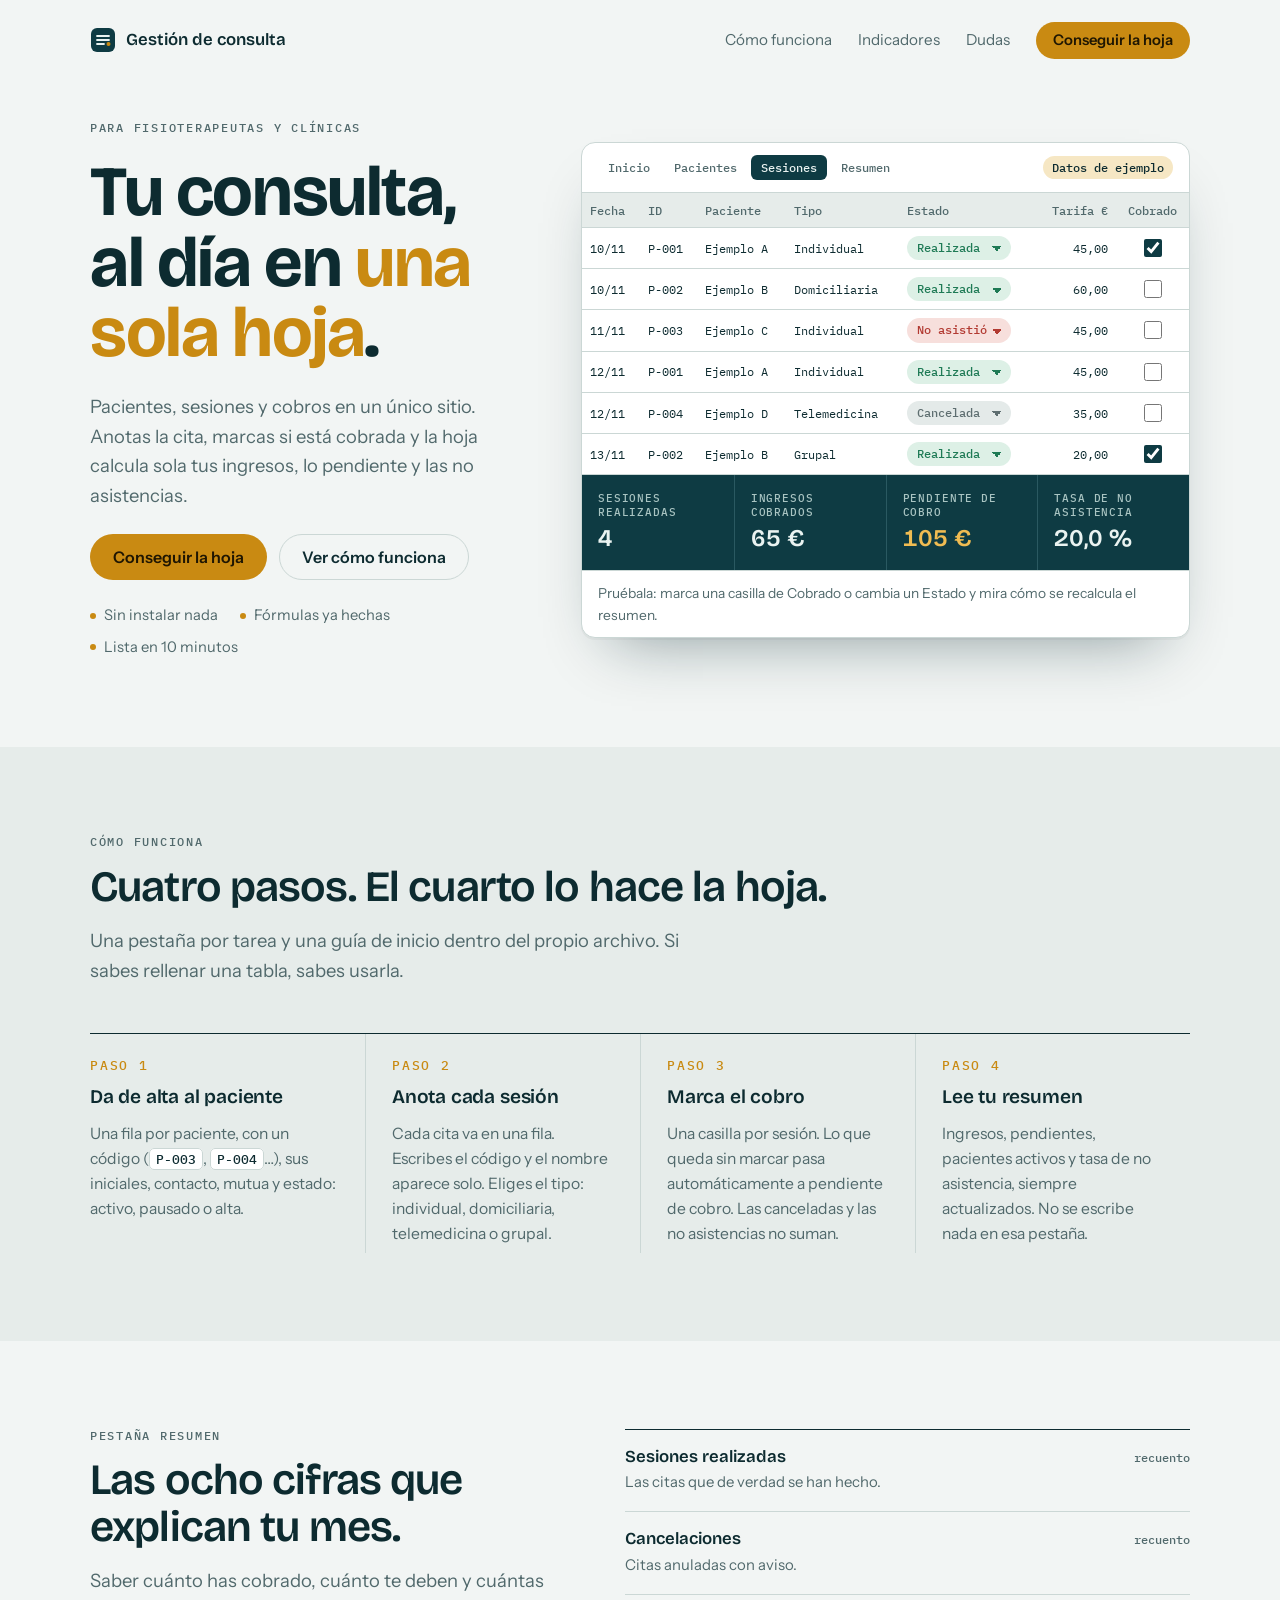
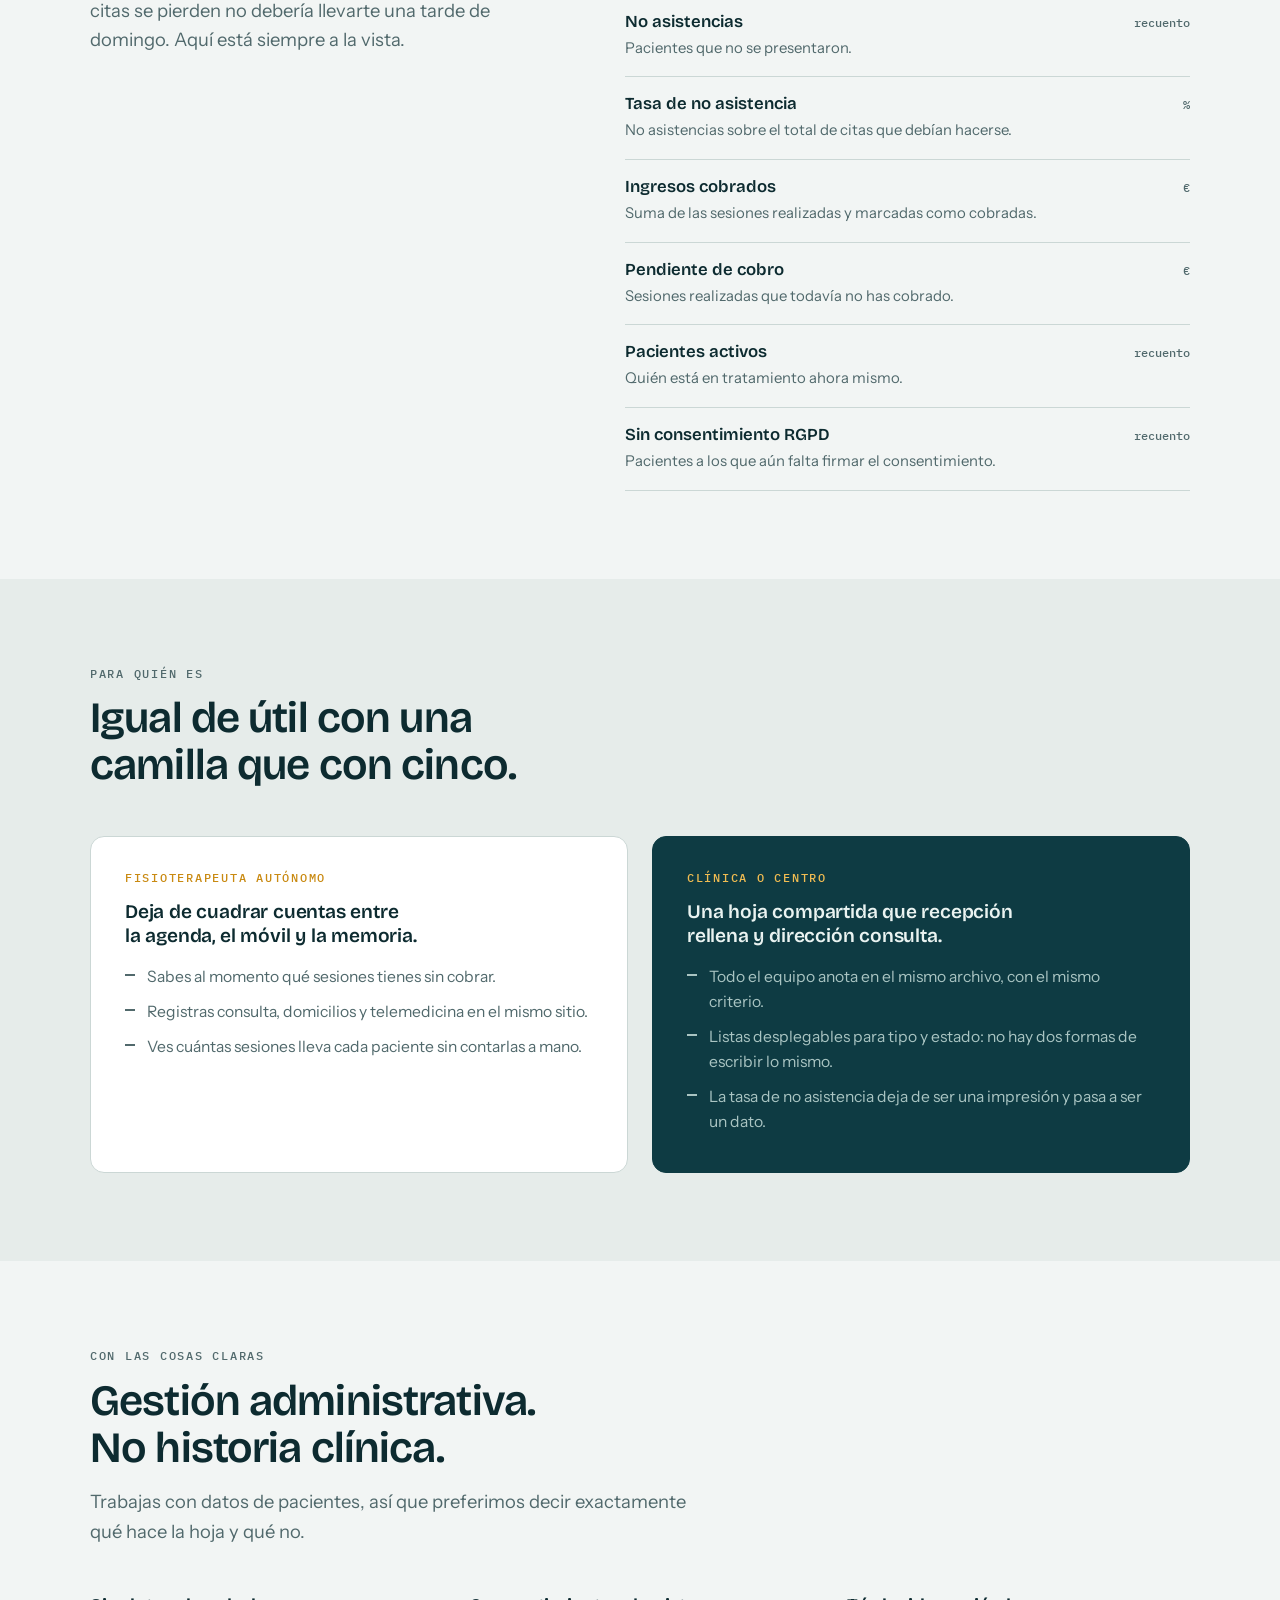
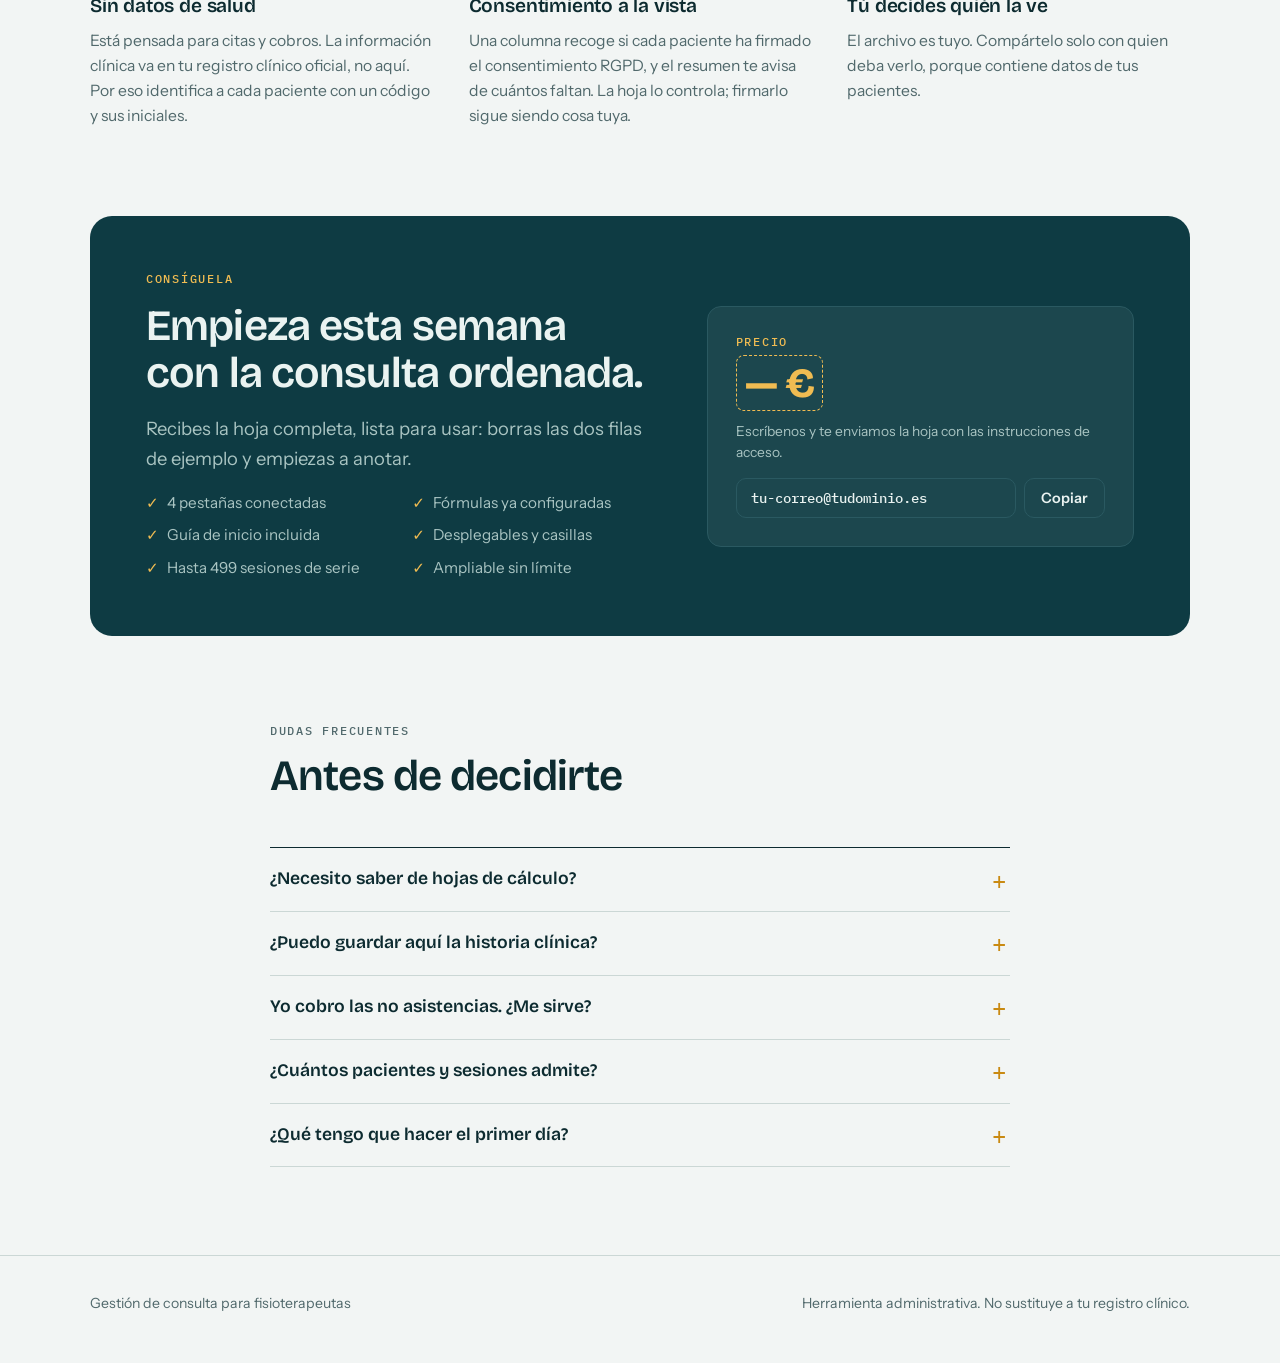
==== consulta-fisio/index.html @ c0ce97d5 "Add landing page for the physiotherapy practice management sheet Co-Authored-By: Claude Fable 5.2 <n" ====
<!doctype html>
<html lang="es">
<head>
<meta charset="utf-8">
<meta name="viewport" content="width=device-width,initial-scale=1,viewport-fit=cover">
<title>Gestión de consulta fisio</title>
<meta name="claude:viewport-fit-sides" content="cover">
<meta name="description" content="Hoja de gestión para fisioterapeutas y clínicas: pacientes, sesiones, cobros y resumen de la consulta, calculado solo.">
<link rel="stylesheet" href="https://fonts.googleapis.com/css2?family=Bricolage+Grotesque:opsz,wght@12..96,400;12..96,600;12..96,700&family=Instrument+Sans:wght@400;500;600&family=IBM+Plex+Mono:wght@400;500&display=swap">
<style>
/* Layout: una hoja viva como protagonista. Hero partido (promesa a la izquierda, hoja interactiva a la derecha);
   debajo, bandas tranquilas a una columna ancha con rejillas de 2 y 4. El único gesto fuerte es la hoja. */
:root{
  --bg:#F2F5F4; --surface:#FFFFFF; --band:#E6ECEA;
  --ink:#0D2B30; --muted:#51696C; --line:#CBD7D5;
  --deep:#0E3B43; --on-deep:#EAF3F1; --on-deep-muted:#A9C4C2; --deep-line:#2A5961;
  --accent:#C98A12; --accent-ink:#1F1602; --accent-soft:#F6E7C4;
  --ok:#1E7A55; --ok-bg:#DDF0E6; --off:#5E6E70; --off-bg:#E4EAE9; --bad:#B23A32; --bad-bg:#F7DFDC;
  --display:"Bricolage Grotesque","Avenir Next","Segoe UI",sans-serif;
  --body:"Instrument Sans","Segoe UI",system-ui,sans-serif;
  --mono:"IBM Plex Mono",ui-monospace,"SF Mono",Menlo,monospace;
  --r:14px;
}
@media (prefers-color-scheme: dark){
  :root:not([data-theme="light"]){
    --bg:#081E22; --surface:#0F2C32; --band:#0B252A;
    --ink:#E8F1EF; --muted:#9DB6B5; --line:#234850;
    --deep:#123F47; --on-deep:#EAF3F1; --on-deep-muted:#A9C4C2; --deep-line:#2F636C;
    --accent:#E5AC3A; --accent-ink:#1F1602; --accent-soft:#3A2E10;
    --ok:#6FD3A6; --ok-bg:#143B2E; --off:#A5B5B6; --off-bg:#1D3A40; --bad:#F09A92; --bad-bg:#47211E;
    color-scheme:dark;
  }
}
:root[data-theme="dark"]{
  --bg:#081E22; --surface:#0F2C32; --band:#0B252A;
  --ink:#E8F1EF; --muted:#9DB6B5; --line:#234850;
  --deep:#123F47; --on-deep:#EAF3F1; --on-deep-muted:#A9C4C2; --deep-line:#2F636C;
  --accent:#E5AC3A; --accent-ink:#1F1602; --accent-soft:#3A2E10;
  --ok:#6FD3A6; --ok-bg:#143B2E; --off:#A5B5B6; --off-bg:#1D3A40; --bad:#F09A92; --bad-bg:#47211E;
  color-scheme:dark;
}
*{box-sizing:border-box}
body{margin:0;background:var(--bg);color:var(--ink);font:400 17px/1.6 var(--body);-webkit-font-smoothing:antialiased}
.wrap{max-width:1140px;margin:0 auto;padding-left:max(20px,env(safe-area-inset-left,0px));padding-right:max(20px,env(safe-area-inset-right,0px))}
h1,h2,h3{font-family:var(--display);text-wrap:balance;margin:0;letter-spacing:-.02em}
h1{font-size:clamp(2.5rem,6vw,4.4rem);line-height:1;font-weight:700}
h2{font-size:clamp(1.8rem,3.6vw,2.7rem);line-height:1.08;font-weight:600}
h3{font-size:1.2rem;line-height:1.25;font-weight:600;letter-spacing:-.01em}
p{margin:0}
a{color:inherit}
.eyebrow{font:500 .78rem/1 var(--mono);letter-spacing:.14em;text-transform:uppercase;color:var(--muted)}
.lead{font-size:1.15rem;color:var(--muted);max-width:34em}
:focus-visible{outline:2px solid var(--accent);outline-offset:3px;border-radius:4px}

/* header */
.top{display:flex;align-items:center;justify-content:space-between;gap:16px;padding-block:22px}
.brand{display:flex;align-items:center;gap:10px;font:600 1.05rem/1 var(--display);text-decoration:none}
.brand svg{flex:none}
.top nav{display:flex;gap:26px;align-items:center;font-size:.95rem}
.top nav a{text-decoration:none;color:var(--muted)}
.top nav a:hover{color:var(--ink)}
@media (max-width:720px){.top nav a.link{display:none}}

.btn{display:inline-flex;align-items:center;justify-content:center;gap:8px;padding:14px 22px;border-radius:999px;border:1px solid transparent;font:600 1rem/1 var(--body);text-decoration:none;cursor:pointer;transition:transform .15s ease,background .15s ease}
.btn-primary{background:var(--accent);color:var(--accent-ink)}
.top nav a.btn-primary{color:var(--accent-ink)}
.btn-primary:hover{transform:translateY(-1px)}
.btn-ghost{border-color:var(--line);color:var(--ink);background:transparent}
.btn-ghost:hover{background:var(--band)}
.btn-sm{padding:10px 16px;font-size:.92rem}

/* hero */
.hero{display:grid;grid-template-columns:minmax(0,5fr) minmax(0,7fr);gap:56px;align-items:center;padding-block:40px 88px}
.hero-copy{display:flex;flex-direction:column;gap:24px;min-width:0}
.hero h1 em{font-style:normal;color:var(--accent)}
.cta-row{display:flex;flex-wrap:wrap;gap:12px}
.hero-notes{display:flex;flex-wrap:wrap;gap:8px 22px;list-style:none;padding:0;margin:0;font-size:.92rem;color:var(--muted)}
.hero-notes li{display:flex;align-items:center;gap:8px}
.hero-notes li::before{content:"";width:6px;height:6px;border-radius:50%;background:var(--accent)}
@media (max-width:940px){.hero{grid-template-columns:minmax(0,1fr);gap:40px;padding-block:24px 64px}}

/* la hoja */
.sheet{min-width:0;background:var(--surface);border:1px solid var(--line);border-radius:var(--r);box-shadow:0 30px 60px -30px rgba(8,40,46,.45),0 2px 0 rgba(8,40,46,.04);overflow:hidden}
.sheet-bar{display:flex;align-items:center;justify-content:space-between;gap:12px;padding:12px 16px;border-bottom:1px solid var(--line);font:500 .78rem/1 var(--mono);color:var(--muted)}
.tabs{display:flex;gap:4px}
.tabs span{padding:6px 10px;border-radius:6px}
.tabs .on{background:var(--deep);color:var(--on-deep)}
.sample{padding:5px 9px;border-radius:999px;background:var(--accent-soft);color:var(--ink);white-space:nowrap}
@media (max-width:520px){.tabs span:not(.on){display:none}}
.scroll{overflow-x:auto}
table{border-collapse:collapse;width:100%;min-width:540px;font:400 .78rem/1.3 var(--mono);font-variant-numeric:tabular-nums}
th{font-weight:500;text-align:left;color:var(--muted);background:var(--band);padding:9px 8px;border-bottom:1px solid var(--line);white-space:nowrap}
td{padding:8px 8px;border-bottom:1px solid var(--line);white-space:nowrap}
td.num,th.num{text-align:right}
td.c,th.c{text-align:center}
.state{appearance:none;-webkit-appearance:none;border:0;border-radius:999px;padding:5px 24px 5px 10px;font:500 .74rem/1.2 var(--mono);cursor:pointer;
  background-image:linear-gradient(45deg,transparent 50%,currentColor 50%),linear-gradient(135deg,currentColor 50%,transparent 50%);background-position:calc(100% - 14px) 55%,calc(100% - 9px) 55%;background-size:5px 5px;background-repeat:no-repeat}
.state[data-v="Realizada"]{background-color:var(--ok-bg);color:var(--ok)}
.state[data-v="Cancelada"]{background-color:var(--off-bg);color:var(--off)}
.state[data-v="No asistió"]{background-color:var(--bad-bg);color:var(--bad)}
.state option{background:var(--surface);color:var(--ink)}
input[type=checkbox]{width:18px;height:18px;accent-color:var(--deep);cursor:pointer;vertical-align:middle}
:root[data-theme="dark"] input[type=checkbox]{accent-color:var(--accent)}
@media (prefers-color-scheme: dark){:root:not([data-theme="light"]) input[type=checkbox]{accent-color:var(--accent)}}
.resumen{display:grid;grid-template-columns:repeat(4,minmax(0,1fr));background:var(--deep);color:var(--on-deep)}
.resumen div{padding:16px 16px 18px;border-left:1px solid var(--deep-line);min-width:0}
.resumen div:first-child{border-left:0}
.resumen dt{font:500 .68rem/1.3 var(--mono);letter-spacing:.08em;text-transform:uppercase;color:var(--on-deep-muted)}
.resumen dd{margin:6px 0 0;font:600 1.5rem/1.1 var(--display);font-variant-numeric:tabular-nums;white-space:nowrap}
.resumen .hot dd{color:var(--accent)}
:root .resumen .hot dd{color:#F0BC52}
dl{margin:0}
@media (max-width:560px){.resumen{grid-template-columns:repeat(2,minmax(0,1fr))}.resumen div:nth-child(3){border-left:0}.resumen div:nth-child(n+3){border-top:1px solid var(--deep-line)}}
.sheet-hint{padding:11px 16px;font-size:.86rem;color:var(--muted);border-top:1px solid var(--line)}
@keyframes bump{0%{transform:translateY(4px);opacity:.4}100%{transform:none;opacity:1}}
.bump{animation:bump .28s ease}
@media (prefers-reduced-motion:reduce){.bump{animation:none}.btn{transition:none}}

/* secciones */
section{padding-block:88px}
.band{background:var(--band)}
.head{display:flex;flex-direction:column;gap:16px;margin-bottom:48px;max-width:46em}
.steps{display:grid;grid-template-columns:repeat(4,minmax(0,1fr));gap:0;list-style:none;margin:0;padding:0;border-top:1px solid var(--ink)}
.steps li{padding:26px 26px 6px 0;display:flex;flex-direction:column;gap:12px;min-width:0}
.steps li+li{padding-left:26px;border-left:1px solid var(--line)}
.steps .n{font:500 .8rem/1 var(--mono);letter-spacing:.14em;color:var(--accent)}
.steps p{color:var(--muted);font-size:.98rem}
.steps code{font:500 .86em var(--mono);background:var(--surface);border:1px solid var(--line);border-radius:5px;padding:1px 6px;color:var(--ink)}
@media (max-width:900px){.steps{grid-template-columns:repeat(2,minmax(0,1fr))}.steps li:nth-child(3){padding-left:0;border-left:0}.steps li:nth-child(n+3){border-top:1px solid var(--line)}}
@media (max-width:540px){.steps{grid-template-columns:minmax(0,1fr)}.steps li,.steps li+li{padding:22px 0 6px;border-left:0}.steps li+li{border-top:1px solid var(--line)}}

.split{display:grid;grid-template-columns:minmax(0,5fr) minmax(0,6fr);gap:64px;align-items:start}
@media (max-width:900px){.split{grid-template-columns:minmax(0,1fr);gap:36px}}
.split .head{margin-bottom:0}
.kpis{list-style:none;margin:0;padding:0;border-top:1px solid var(--ink)}
.kpis li{display:grid;grid-template-columns:minmax(0,1fr) auto;gap:4px 20px;padding:16px 0;border-bottom:1px solid var(--line);align-items:baseline}
.kpis b{font:600 1.05rem/1.3 var(--display)}
.kpis span{grid-column:1;color:var(--muted);font-size:.93rem}
.kpis i{grid-row:1;grid-column:2;font:500 .78rem/1 var(--mono);font-style:normal;color:var(--muted)}

.who{display:grid;grid-template-columns:repeat(2,minmax(0,1fr));gap:24px;align-items:stretch}
@media (max-width:760px){.who{grid-template-columns:minmax(0,1fr)}}
.who article{background:var(--surface);border:1px solid var(--line);border-radius:var(--r);padding:34px 34px 38px;display:flex;flex-direction:column;gap:16px;min-width:0}
.who article.dark{background:var(--deep);border-color:var(--deep);color:var(--on-deep)}
.who .eyebrow{color:var(--accent)}
.who article.dark .eyebrow{color:#F0BC52}
.who ul{margin:0;padding:0;list-style:none;display:flex;flex-direction:column;gap:10px;font-size:.98rem}
.who li{padding-left:22px;position:relative;color:var(--muted)}
.who article.dark li{color:var(--on-deep-muted)}
.who li::before{content:"";position:absolute;left:0;top:.62em;width:10px;height:2px;background:currentColor}

.limits{display:grid;grid-template-columns:repeat(3,minmax(0,1fr));gap:36px}
@media (max-width:820px){.limits{grid-template-columns:minmax(0,1fr);gap:28px}}
.limits div{display:flex;flex-direction:column;gap:10px;min-width:0}
.limits p{color:var(--muted);font-size:.98rem}

.buy{background:var(--deep);color:var(--on-deep);border-radius:22px;padding:56px;display:grid;grid-template-columns:minmax(0,6fr) minmax(0,5fr);gap:48px;align-items:center}
@media (max-width:860px){.buy{grid-template-columns:minmax(0,1fr);padding:34px 24px;gap:32px}}
.buy .lead{color:var(--on-deep-muted)}
.buy .eyebrow{color:#F0BC52}
.buy-copy{display:flex;flex-direction:column;gap:18px;min-width:0}
.buy ul{list-style:none;margin:0;padding:0;display:grid;grid-template-columns:repeat(2,minmax(0,1fr));gap:8px 20px;font-size:.95rem;color:var(--on-deep-muted)}
@media (max-width:480px){.buy ul{grid-template-columns:minmax(0,1fr)}}
.buy li::before{content:"✓";margin-right:8px;color:#F0BC52}
.offer{background:rgba(255,255,255,.06);border:1px solid var(--deep-line);border-radius:var(--r);padding:28px;display:flex;flex-direction:column;gap:16px;min-width:0}
.price{font:700 2.6rem/1 var(--display);letter-spacing:-.02em}
.todo{border:1px dashed #F0BC52;border-radius:8px;padding:2px 8px;color:#F0BC52}
.mail{display:flex;gap:8px;align-items:stretch}
.mail output{flex:1;min-width:0;display:flex;align-items:center;padding:10px 14px;border-radius:10px;border:1px solid var(--deep-line);font:500 .9rem/1.2 var(--mono);overflow-wrap:anywhere;user-select:all}
.mail button{flex:none;border-radius:10px;border:1px solid var(--deep-line);background:transparent;color:var(--on-deep);font:600 .9rem/1 var(--body);padding:0 16px;cursor:pointer}
.mail button:hover{background:rgba(255,255,255,.08)}
.offer small{color:var(--on-deep-muted);font-size:.86rem;line-height:1.5}
.offer .btn{width:100%}

.faq{max-width:780px}
details{border-bottom:1px solid var(--line)}
details:first-of-type{border-top:1px solid var(--ink)}
summary{cursor:pointer;list-style:none;padding:20px 36px 20px 0;font:600 1.1rem/1.3 var(--display);position:relative}
summary::-webkit-details-marker{display:none}
summary::after{content:"+";position:absolute;right:4px;top:50%;transform:translateY(-50%);font:400 1.5rem/1 var(--mono);color:var(--accent)}
details[open] summary::after{content:"–"}
details p{padding:0 0 22px;color:var(--muted);max-width:60ch}

footer{padding-block:36px 48px;border-top:1px solid var(--line);font-size:.88rem;color:var(--muted)}
footer .wrap{display:flex;flex-wrap:wrap;gap:10px 28px;justify-content:space-between}
</style>

<header class="wrap top">
  <a class="brand" href="#inicio" aria-label="Gestión de consulta, inicio">
    <svg width="26" height="26" viewBox="0 0 26 26" aria-hidden="true"><rect x="1" y="1" width="24" height="24" rx="6" fill="var(--deep)"/><path d="M7 9h12M7 13h12M7 17h7" stroke="var(--on-deep)" stroke-width="1.8" stroke-linecap="round" fill="none"/><circle cx="18.5" cy="17" r="2" fill="var(--accent)"/></svg>
    Gestión de consulta
  </a>
  <nav>
    <a class="link" href="#como">Cómo funciona</a>
    <a class="link" href="#resumen">Indicadores</a>
    <a class="link" href="#dudas">Dudas</a>
    <a class="btn btn-primary btn-sm" href="#comprar">Conseguir la hoja</a>
  </nav>
</header>

<main id="inicio">
<div class="wrap hero">
  <div class="hero-copy">
    <p class="eyebrow">Para fisioterapeutas y clínicas</p>
    <h1>Tu consulta, al día en <em>una sola hoja</em>.</h1>
    <p class="lead">Pacientes, sesiones y cobros en un único sitio. Anotas la cita, marcas si está cobrada y la hoja calcula sola tus ingresos, lo pendiente y las no asistencias.</p>
    <div class="cta-row">
      <a class="btn btn-primary" href="#comprar">Conseguir la hoja</a>
      <a class="btn btn-ghost" href="#como">Ver cómo funciona</a>
    </div>
    <ul class="hero-notes">
      <li>Sin instalar nada</li>
      <li>Fórmulas ya hechas</li>
      <li>Lista en 10 minutos</li>
    </ul>
  </div>

  <div class="sheet" aria-label="Demostración interactiva de la hoja">
    <div class="sheet-bar">
      <div class="tabs"><span>Inicio</span><span>Pacientes</span><span class="on">Sesiones</span><span>Resumen</span></div>
      <span class="sample">Datos de ejemplo</span>
    </div>
    <div class="scroll">
      <table>
        <thead><tr><th>Fecha</th><th>ID</th><th>Paciente</th><th>Tipo</th><th>Estado</th><th class="num">Tarifa €</th><th class="c">Cobrado</th></tr></thead>
        <tbody id="rows"></tbody>
      </table>
    </div>
    <dl class="resumen" aria-live="polite">
      <div><dt>Sesiones realizadas</dt><dd id="k-real">0</dd></div>
      <div><dt>Ingresos cobrados</dt><dd id="k-cob">0 €</dd></div>
      <div class="hot"><dt>Pendiente de cobro</dt><dd id="k-pen">0 €</dd></div>
      <div><dt>Tasa de no asistencia</dt><dd id="k-tasa">0 %</dd></div>
    </dl>
    <p class="sheet-hint">Pruébala: marca una casilla de Cobrado o cambia un Estado y mira cómo se recalcula el resumen.</p>
  </div>
</div>

<section class="band" id="como">
  <div class="wrap">
    <div class="head">
      <p class="eyebrow">Cómo funciona</p>
      <h2>Cuatro pasos. El cuarto lo hace la hoja.</h2>
      <p class="lead">Una pestaña por tarea y una guía de inicio dentro del propio archivo. Si sabes rellenar una tabla, sabes usarla.</p>
    </div>
    <ol class="steps">
      <li><span class="n">PASO 1</span><h3>Da de alta al paciente</h3><p>Una fila por paciente, con un código (<code>P-003</code>, <code>P-004</code>…), sus iniciales, contacto, mutua y estado: activo, pausado o alta.</p></li>
      <li><span class="n">PASO 2</span><h3>Anota cada sesión</h3><p>Cada cita va en una fila. Escribes el código y el nombre aparece solo. Eliges el tipo: individual, domiciliaria, telemedicina o grupal.</p></li>
      <li><span class="n">PASO 3</span><h3>Marca el cobro</h3><p>Una casilla por sesión. Lo que queda sin marcar pasa automáticamente a pendiente de cobro. Las canceladas y las no asistencias no suman.</p></li>
      <li><span class="n">PASO 4</span><h3>Lee tu resumen</h3><p>Ingresos, pendientes, pacientes activos y tasa de no asistencia, siempre actualizados. No se escribe nada en esa pestaña.</p></li>
    </ol>
  </div>
</section>

<section id="resumen">
  <div class="wrap split">
    <div class="head">
      <p class="eyebrow">Pestaña Resumen</p>
      <h2>Las ocho cifras que explican tu mes.</h2>
      <p class="lead">Saber cuánto has cobrado, cuánto te deben y cuántas citas se pierden no debería llevarte una tarde de domingo. Aquí está siempre a la vista.</p>
    </div>
    <ul class="kpis">
      <li><b>Sesiones realizadas</b><i>recuento</i><span>Las citas que de verdad se han hecho.</span></li>
      <li><b>Cancelaciones</b><i>recuento</i><span>Citas anuladas con aviso.</span></li>
      <li><b>No asistencias</b><i>recuento</i><span>Pacientes que no se presentaron.</span></li>
      <li><b>Tasa de no asistencia</b><i>%</i><span>No asistencias sobre el total de citas que debían hacerse.</span></li>
      <li><b>Ingresos cobrados</b><i>€</i><span>Suma de las sesiones realizadas y marcadas como cobradas.</span></li>
      <li><b>Pendiente de cobro</b><i>€</i><span>Sesiones realizadas que todavía no has cobrado.</span></li>
      <li><b>Pacientes activos</b><i>recuento</i><span>Quién está en tratamiento ahora mismo.</span></li>
      <li><b>Sin consentimiento RGPD</b><i>recuento</i><span>Pacientes a los que aún falta firmar el consentimiento.</span></li>
    </ul>
  </div>
</section>

<section class="band" id="para-quien">
  <div class="wrap">
    <div class="head">
      <p class="eyebrow">Para quién es</p>
      <h2>Igual de útil con una camilla que con cinco.</h2>
    </div>
    <div class="who">
      <article>
        <p class="eyebrow">Fisioterapeuta autónomo</p>
        <h3>Deja de cuadrar cuentas entre la agenda, el móvil y la memoria.</h3>
        <ul>
          <li>Sabes al momento qué sesiones tienes sin cobrar.</li>
          <li>Registras consulta, domicilios y telemedicina en el mismo sitio.</li>
          <li>Ves cuántas sesiones lleva cada paciente sin contarlas a mano.</li>
        </ul>
      </article>
      <article class="dark">
        <p class="eyebrow">Clínica o centro</p>
        <h3>Una hoja compartida que recepción rellena y dirección consulta.</h3>
        <ul>
          <li>Todo el equipo anota en el mismo archivo, con el mismo criterio.</li>
          <li>Listas desplegables para tipo y estado: no hay dos formas de escribir lo mismo.</li>
          <li>La tasa de no asistencia deja de ser una impresión y pasa a ser un dato.</li>
        </ul>
      </article>
    </div>
  </div>
</section>

<section id="limites">
  <div class="wrap">
    <div class="head">
      <p class="eyebrow">Con las cosas claras</p>
      <h2>Gestión administrativa. No historia clínica.</h2>
      <p class="lead">Trabajas con datos de pacientes, así que preferimos decir exactamente qué hace la hoja y qué no.</p>
    </div>
    <div class="limits">
      <div><h3>Sin datos de salud</h3><p>Está pensada para citas y cobros. La información clínica va en tu registro clínico oficial, no aquí. Por eso identifica a cada paciente con un código y sus iniciales.</p></div>
      <div><h3>Consentimiento a la vista</h3><p>Una columna recoge si cada paciente ha firmado el consentimiento RGPD, y el resumen te avisa de cuántos faltan. La hoja lo controla; firmarlo sigue siendo cosa tuya.</p></div>
      <div><h3>Tú decides quién la ve</h3><p>El archivo es tuyo. Compártelo solo con quien deba verlo, porque contiene datos de tus pacientes.</p></div>
    </div>
  </div>
</section>

<section id="comprar" style="padding-top:0">
  <div class="wrap">
    <div class="buy">
      <div class="buy-copy">
        <p class="eyebrow">Consíguela</p>
        <h2>Empieza esta semana con la consulta ordenada.</h2>
        <p class="lead">Recibes la hoja completa, lista para usar: borras las dos filas de ejemplo y empiezas a anotar.</p>
        <ul>
          <li>4 pestañas conectadas</li>
          <li>Fórmulas ya configuradas</li>
          <li>Guía de inicio incluida</li>
          <li>Desplegables y casillas</li>
          <li>Hasta 499 sesiones de serie</li>
          <li>Ampliable sin límite</li>
        </ul>
      </div>
      <div class="offer">
        <p class="eyebrow">Precio</p>
        <p class="price"><span class="todo" id="price">— €</span></p>
        <small>Escríbenos y te enviamos la hoja con las instrucciones de acceso.</small>
        <div class="mail">
          <output id="email">tu-correo@tudominio.es</output>
          <button type="button" id="copy">Copiar</button>
        </div>
        <small id="copied" hidden>Dirección copiada.</small>
      </div>
    </div>
  </div>
</section>

<section id="dudas" style="padding-top:0">
  <div class="wrap faq">
    <div class="head">
      <p class="eyebrow">Dudas frecuentes</p>
      <h2>Antes de decidirte</h2>
    </div>
    <details><summary>¿Necesito saber de hojas de cálculo?</summary><p>No. Las fórmulas ya están puestas. Tú solo escribes en las pestañas Pacientes y Sesiones; el resto se calcula solo.</p></details>
    <details><summary>¿Puedo guardar aquí la historia clínica?</summary><p>No, y la propia hoja te lo avisa. Es una herramienta administrativa: citas, cobros y control del consentimiento. La información de salud debe ir en tu registro clínico oficial.</p></details>
    <details><summary>Yo cobro las no asistencias. ¿Me sirve?</summary><p>Sí. De serie, las sesiones canceladas o no asistidas no suman en pendiente de cobro, pero se cambia modificando una sola fórmula de la pestaña Sesiones. La guía de inicio indica cuál.</p></details>
    <details><summary>¿Cuántos pacientes y sesiones admite?</summary><p>Viene preparada para 499 sesiones y otros tantos pacientes. Si necesitas más, basta con extender las fórmulas hacia abajo.</p></details>
    <details><summary>¿Qué tengo que hacer el primer día?</summary><p>Borrar las dos filas de ejemplo, dar de alta a tus pacientes con su código y empezar a anotar sesiones. Unos diez minutos.</p></details>
  </div>
</section>
</main>

<footer>
  <div class="wrap">
    <span>Gestión de consulta para fisioterapeutas</span>
    <span>Herramienta administrativa. No sustituye a tu registro clínico.</span>
  </div>
</footer>

<script>
/* Sustituye estos dos valores por los reales. */
var PRECIO = "";            // p. ej. "29 €"
var EMAIL  = "";            // p. ej. "hola@tudominio.es"

(function(){
  if(PRECIO){var p=document.getElementById('price');p.textContent=PRECIO;p.classList.remove('todo');}
  if(EMAIL){document.getElementById('email').textContent=EMAIL;}

  var data=[
    ["10/11","P-001","Ejemplo A","Individual","Realizada",45,true],
    ["10/11","P-002","Ejemplo B","Domiciliaria","Realizada",60,false],
    ["11/11","P-003","Ejemplo C","Individual","No asistió",45,false],
    ["12/11","P-001","Ejemplo A","Individual","Realizada",45,false],
    ["12/11","P-004","Ejemplo D","Telemedicina","Cancelada",35,false],
    ["13/11","P-002","Ejemplo B","Grupal","Realizada",20,true]
  ];
  var estados=["Realizada","Cancelada","No asistió"];
  var tb=document.getElementById('rows');
  data.forEach(function(r,i){
    var tr=document.createElement('tr');
    tr.innerHTML='<td>'+r[0]+'</td><td>'+r[1]+'</td><td>'+r[2]+'</td><td>'+r[3]+'</td>'+
      '<td><select class="state" id="estado-'+i+'" aria-label="Estado de la sesión '+(i+1)+'" data-v="'+r[4]+'">'+
      estados.map(function(e){return '<option'+(e===r[4]?' selected':'')+'>'+e+'</option>'}).join('')+'</select></td>'+
      '<td class="num">'+r[5].toFixed(2).replace('.',',')+'</td>'+
      '<td class="c"><input type="checkbox" id="cobrado-'+i+'" aria-label="Cobrada la sesión '+(i+1)+'"'+(r[6]?' checked':'')+'></td>';
    tb.appendChild(tr);
    tr.querySelector('select').addEventListener('change',function(){r[4]=this.value;this.dataset.v=this.value;calc(true)});
    tr.querySelector('input').addEventListener('change',function(){r[6]=this.checked;calc(true)});
  });
  function set(id,v,anim){var el=document.getElementById(id);if(el.textContent===v)return;el.textContent=v;
    if(anim){el.classList.remove('bump');void el.offsetWidth;el.classList.add('bump');}}
  function calc(anim){
    var real=0,na=0,cob=0,pen=0;
    data.forEach(function(r){
      if(r[4]==="Realizada"){real++; if(r[6])cob+=r[5]; else pen+=r[5];}
      else if(r[4]==="No asistió")na++;
    });
    var tasa=real+na===0?0:na/(real+na)*100;
    set('k-real',String(real),anim);
    set('k-cob',cob+' €',anim);
    set('k-pen',pen+' €',anim);
    set('k-tasa',tasa.toFixed(1).replace('.',',')+' %',anim);
  }
  calc(false);

  document.getElementById('copy').addEventListener('click',function(){
    var out=document.getElementById('email'),ok=document.getElementById('copied');
    function sel(){var s=getSelection(),g=document.createRange();g.selectNodeContents(out);s.removeAllRanges();s.addRange(g);}
    try{navigator.clipboard.writeText(out.textContent).then(function(){ok.hidden=false},sel)}catch(e){sel()}
  });
})();
</script>
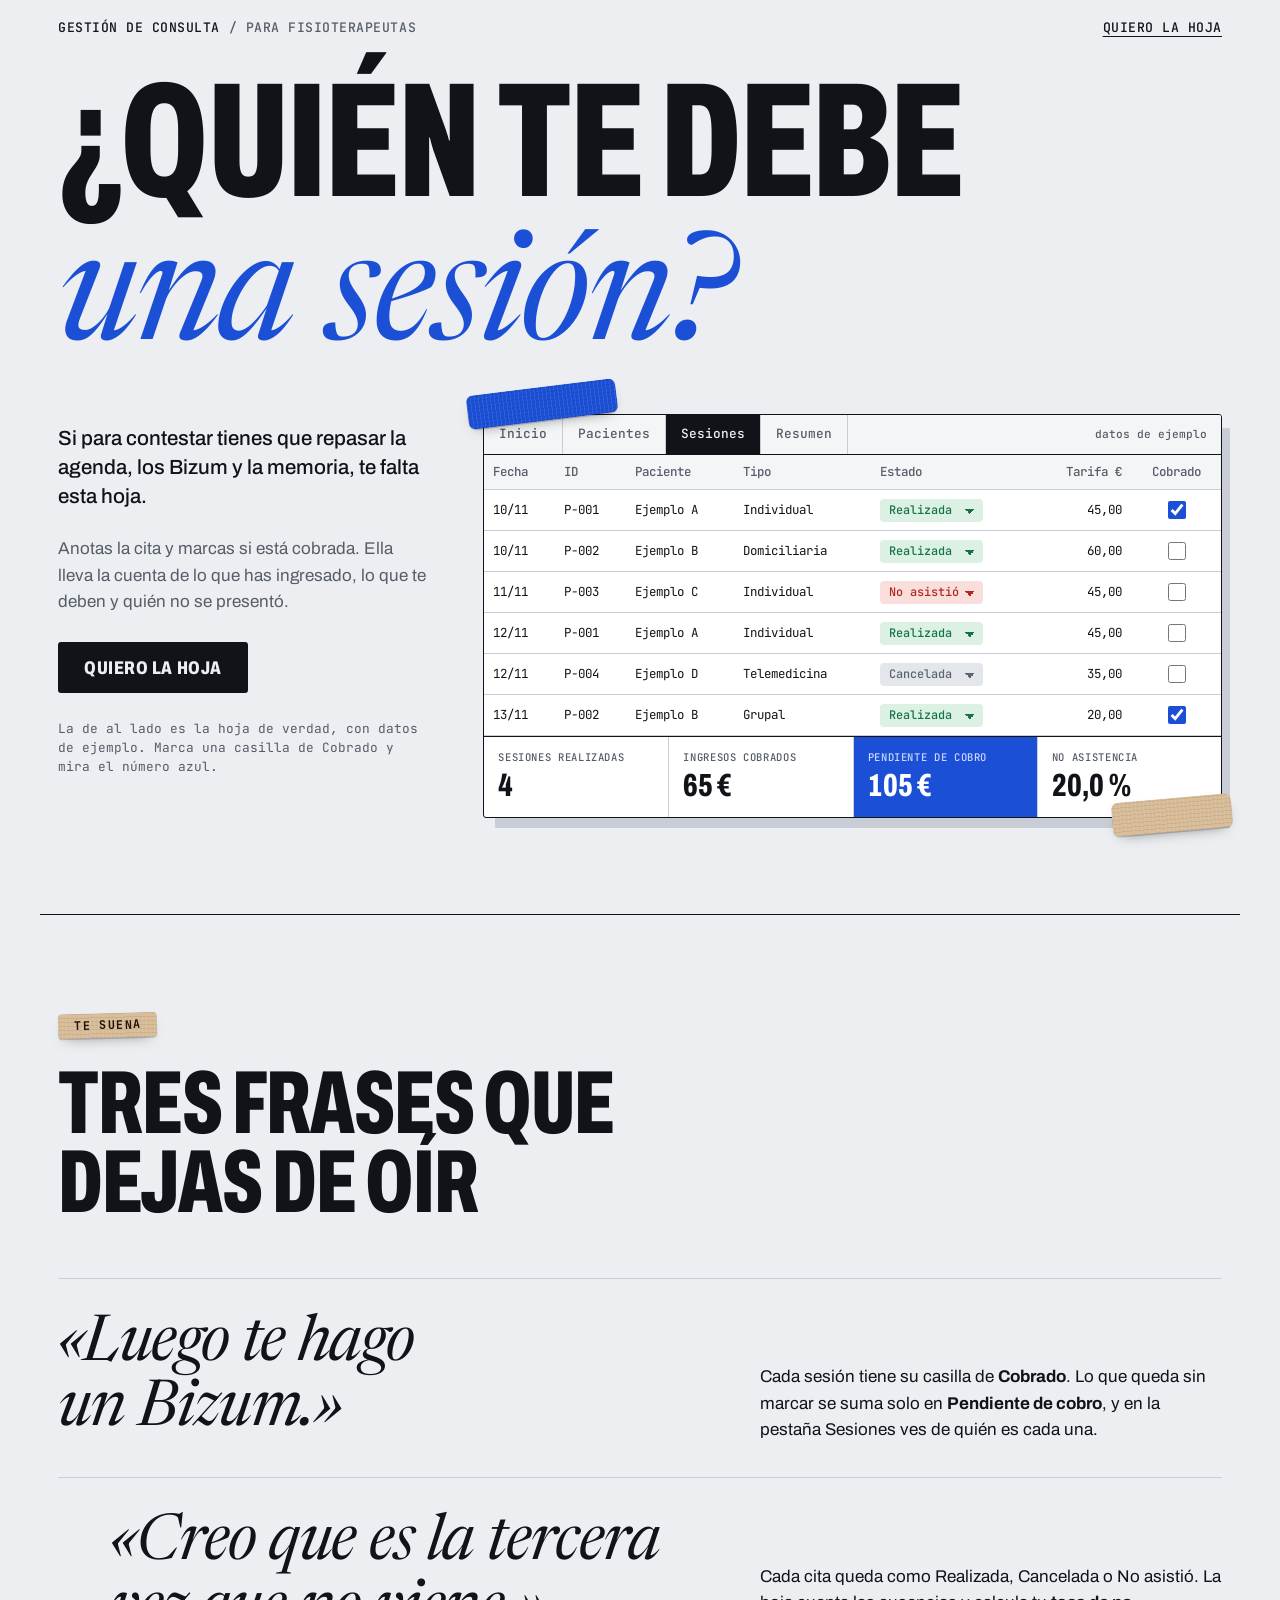
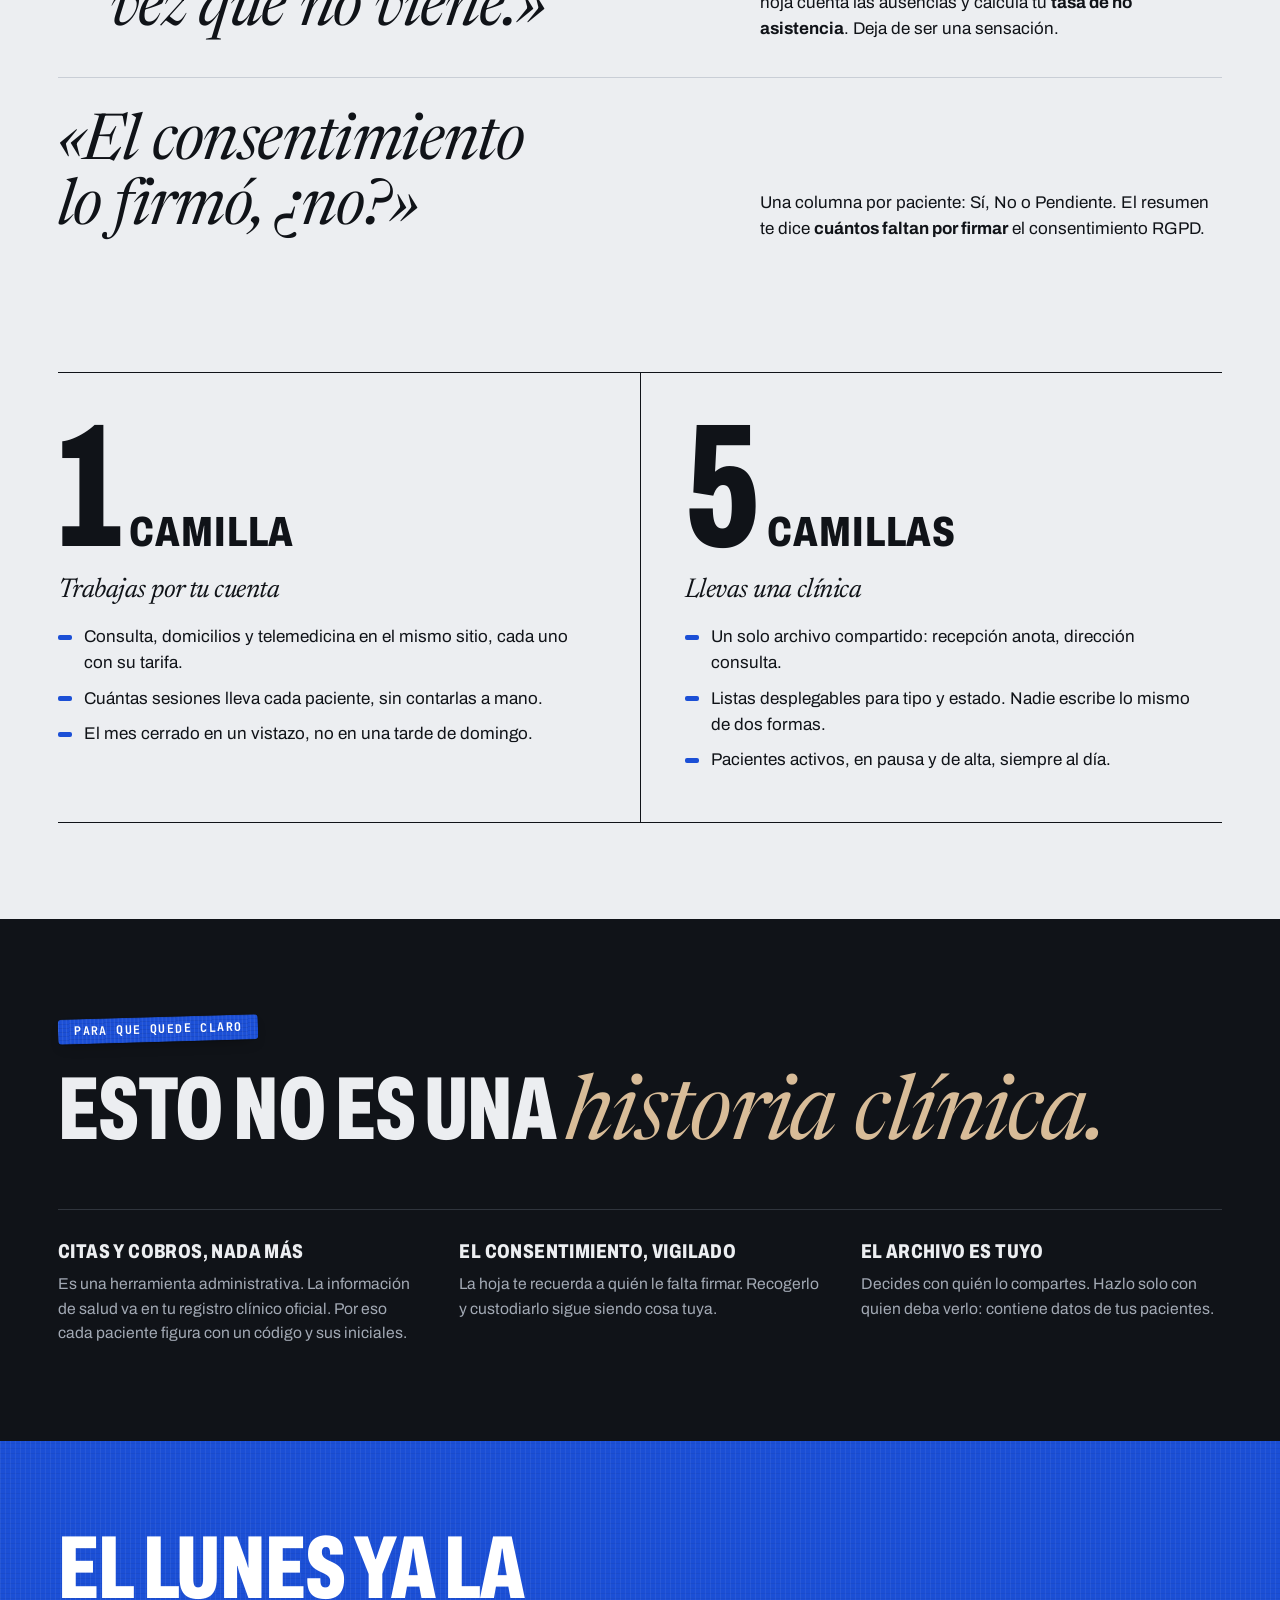
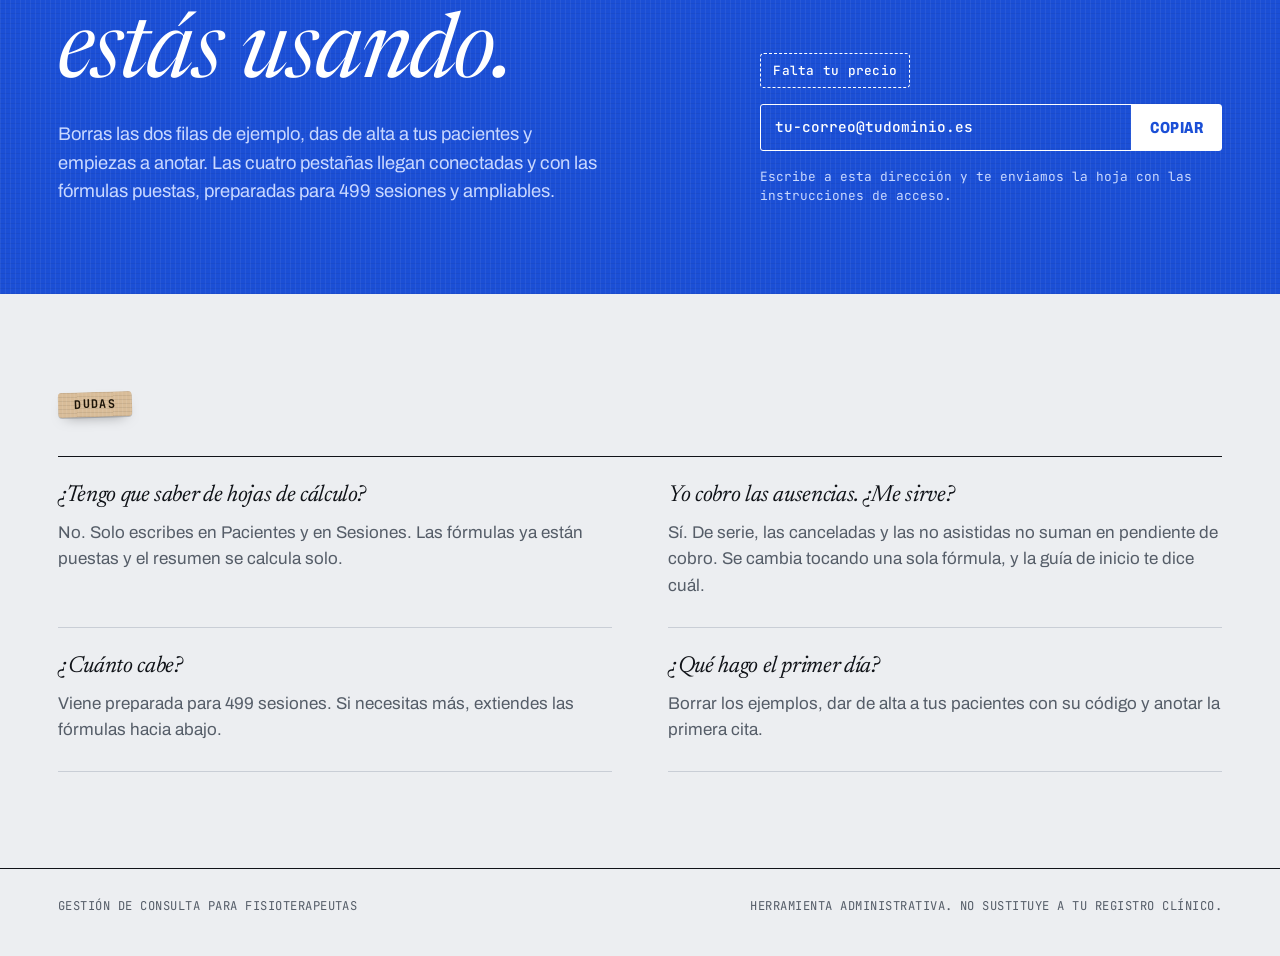
==== commit c3931830: "Redesign the physiotherapy sheet landing page with a bolder identity Co-Authored-By: Claude Fable 5." ====
--- a/consulta-fisio/index.html
+++ b/consulta-fisio/index.html
@@ -6,358 +6,309 @@
 <title>Gestión de consulta fisio</title>
 <meta name="claude:viewport-fit-sides" content="cover">
 <meta name="description" content="Hoja de gestión para fisioterapeutas y clínicas: pacientes, sesiones, cobros y resumen de la consulta, calculado solo.">
-<link rel="stylesheet" href="https://fonts.googleapis.com/css2?family=Bricolage+Grotesque:opsz,wght@12..96,400;12..96,600;12..96,700&family=Instrument+Sans:wght@400;500;600&family=IBM+Plex+Mono:wght@400;500&display=swap">
+<link rel="stylesheet" href="https://fonts.googleapis.com/css2?family=Archivo:ital,wdth,wght@0,62..125,400..900;1,62..125,400..900&family=Newsreader:ital,opsz,wght@1,6..72,400;1,6..72,500&family=JetBrains+Mono:wght@400;500;700&display=swap">
 <style>
-/* Layout: una hoja viva como protagonista. Hero partido (promesa a la izquierda, hoja interactiva a la derecha);
-   debajo, bandas tranquilas a una columna ancha con rejillas de 2 y 4. El único gesto fuerte es la hoja. */
+/* Layout: cartel deportivo, no folleto. Titular condensado a todo el ancho; la hoja real sujeta a la página
+   con vendaje neuromuscular (tiras azul cobalto y beige). El vendaje es el único adorno y hace de etiqueta de sección. */
 :root{
-  --bg:#F2F5F4; --surface:#FFFFFF; --band:#E6ECEA;
-  --ink:#0D2B30; --muted:#51696C; --line:#CBD7D5;
-  --deep:#0E3B43; --on-deep:#EAF3F1; --on-deep-muted:#A9C4C2; --deep-line:#2A5961;
-  --accent:#C98A12; --accent-ink:#1F1602; --accent-soft:#F6E7C4;
-  --ok:#1E7A55; --ok-bg:#DDF0E6; --off:#5E6E70; --off-bg:#E4EAE9; --bad:#B23A32; --bad-bg:#F7DFDC;
-  --display:"Bricolage Grotesque","Avenir Next","Segoe UI",sans-serif;
-  --body:"Instrument Sans","Segoe UI",system-ui,sans-serif;
-  --mono:"IBM Plex Mono",ui-monospace,"SF Mono",Menlo,monospace;
-  --r:14px;
+  --paper:#ECEEF1; --surface:#FFFFFF; --ink:#101318; --muted:#555D68; --line:#C9CED6; --cell:#F4F5F7;
+  --tape:#1B4FD6; --on-tape:#FFFFFF; --on-tape-soft:#C9D8FF; --beige:#D8BC98; --on-beige:#1C1408;
+  --block:#101318; --on-block:#ECEEF1; --on-block-soft:#A2A9B4; --block-line:#30353D;
+  --ok:#157347; --ok-bg:#DCF1E4; --off:#5B6470; --off-bg:#E3E6EA; --bad:#B3261E; --bad-bg:#F9DEDC; --warn:#7A5600; --warn-bg:#FBEBC2;
+  --cond:"Archivo","Arial Narrow","Helvetica Neue",Arial,sans-serif;
+  --body:"Archivo","Helvetica Neue",Arial,sans-serif;
+  --serif:"Newsreader",Georgia,"Times New Roman",serif;
+  --mono:"JetBrains Mono",ui-monospace,Menlo,Consolas,monospace;
 }
 @media (prefers-color-scheme: dark){
   :root:not([data-theme="light"]){
-    --bg:#081E22; --surface:#0F2C32; --band:#0B252A;
-    --ink:#E8F1EF; --muted:#9DB6B5; --line:#234850;
-    --deep:#123F47; --on-deep:#EAF3F1; --on-deep-muted:#A9C4C2; --deep-line:#2F636C;
-    --accent:#E5AC3A; --accent-ink:#1F1602; --accent-soft:#3A2E10;
-    --ok:#6FD3A6; --ok-bg:#143B2E; --off:#A5B5B6; --off-bg:#1D3A40; --bad:#F09A92; --bad-bg:#47211E;
+    --paper:#0D0F13; --surface:#171A20; --ink:#ECEEF1; --muted:#9AA2AE; --line:#2C313A; --cell:#1E222A;
+    --tape:#3566F0; --on-tape:#FFFFFF; --on-tape-soft:#D3DEFF; --beige:#CDB08B; --on-beige:#1C1408;
+    --block:#1A1D24; --on-block:#ECEEF1; --on-block-soft:#A2A9B4; --block-line:#343A45;
+    --ok:#74D6A0; --ok-bg:#153527; --off:#A9B1BC; --off-bg:#262B33; --bad:#F2A19B; --bad-bg:#45201D; --warn:#F0CD72; --warn-bg:#3D3110;
     color-scheme:dark;
   }
 }
 :root[data-theme="dark"]{
-  --bg:#081E22; --surface:#0F2C32; --band:#0B252A;
-  --ink:#E8F1EF; --muted:#9DB6B5; --line:#234850;
-  --deep:#123F47; --on-deep:#EAF3F1; --on-deep-muted:#A9C4C2; --deep-line:#2F636C;
-  --accent:#E5AC3A; --accent-ink:#1F1602; --accent-soft:#3A2E10;
-  --ok:#6FD3A6; --ok-bg:#143B2E; --off:#A5B5B6; --off-bg:#1D3A40; --bad:#F09A92; --bad-bg:#47211E;
+  --paper:#0D0F13; --surface:#171A20; --ink:#ECEEF1; --muted:#9AA2AE; --line:#2C313A; --cell:#1E222A;
+  --tape:#3566F0; --on-tape:#FFFFFF; --on-tape-soft:#D3DEFF; --beige:#CDB08B; --on-beige:#1C1408;
+  --block:#1A1D24; --on-block:#ECEEF1; --on-block-soft:#A2A9B4; --block-line:#343A45;
+  --ok:#74D6A0; --ok-bg:#153527; --off:#A9B1BC; --off-bg:#262B33; --bad:#F2A19B; --bad-bg:#45201D; --warn:#F0CD72; --warn-bg:#3D3110;
   color-scheme:dark;
 }
 *{box-sizing:border-box}
-body{margin:0;background:var(--bg);color:var(--ink);font:400 17px/1.6 var(--body);-webkit-font-smoothing:antialiased}
-.wrap{max-width:1140px;margin:0 auto;padding-left:max(20px,env(safe-area-inset-left,0px));padding-right:max(20px,env(safe-area-inset-right,0px))}
-h1,h2,h3{font-family:var(--display);text-wrap:balance;margin:0;letter-spacing:-.02em}
-h1{font-size:clamp(2.5rem,6vw,4.4rem);line-height:1;font-weight:700}
-h2{font-size:clamp(1.8rem,3.6vw,2.7rem);line-height:1.08;font-weight:600}
-h3{font-size:1.2rem;line-height:1.25;font-weight:600;letter-spacing:-.01em}
+body{margin:0;background:var(--paper);color:var(--ink);font:400 17px/1.55 var(--body);-webkit-font-smoothing:antialiased;overflow-x:clip}
+.wrap{max-width:1200px;margin:0 auto;padding-left:max(18px,env(safe-area-inset-left,0px));padding-right:max(18px,env(safe-area-inset-right,0px))}
 p{margin:0}
 a{color:inherit}
-.eyebrow{font:500 .78rem/1 var(--mono);letter-spacing:.14em;text-transform:uppercase;color:var(--muted)}
-.lead{font-size:1.15rem;color:var(--muted);max-width:34em}
-:focus-visible{outline:2px solid var(--accent);outline-offset:3px;border-radius:4px}
-
-/* header */
-.top{display:flex;align-items:center;justify-content:space-between;gap:16px;padding-block:22px}
-.brand{display:flex;align-items:center;gap:10px;font:600 1.05rem/1 var(--display);text-decoration:none}
-.brand svg{flex:none}
-.top nav{display:flex;gap:26px;align-items:center;font-size:.95rem}
-.top nav a{text-decoration:none;color:var(--muted)}
-.top nav a:hover{color:var(--ink)}
-@media (max-width:720px){.top nav a.link{display:none}}
-
-.btn{display:inline-flex;align-items:center;justify-content:center;gap:8px;padding:14px 22px;border-radius:999px;border:1px solid transparent;font:600 1rem/1 var(--body);text-decoration:none;cursor:pointer;transition:transform .15s ease,background .15s ease}
-.btn-primary{background:var(--accent);color:var(--accent-ink)}
-.top nav a.btn-primary{color:var(--accent-ink)}
-.btn-primary:hover{transform:translateY(-1px)}
-.btn-ghost{border-color:var(--line);color:var(--ink);background:transparent}
-.btn-ghost:hover{background:var(--band)}
-.btn-sm{padding:10px 16px;font-size:.92rem}
+:focus-visible{outline:3px solid var(--tape);outline-offset:3px}
+.big{font-family:var(--cond);font-stretch:62%;font-weight:800;text-transform:uppercase;line-height:.88;letter-spacing:-.01em;margin:0;text-wrap:balance}
+h1.big{font-size:clamp(3.1rem,13.2vw,10.2rem)}
+h2.big{font-size:clamp(2.5rem,7.4vw,5.6rem)}
+.it{font-family:var(--serif);font-style:italic;font-weight:400;text-transform:none;letter-spacing:-.02em;font-stretch:100%}
+.muted{color:var(--muted)}
+
+/* vendaje */
+.tape{background-color:var(--tape);background-image:repeating-linear-gradient(90deg,rgba(255,255,255,.09) 0 1px,transparent 1px 4px),repeating-linear-gradient(0deg,rgba(0,0,0,.07) 0 1px,transparent 1px 4px);border-radius:7px;box-shadow:0 1px 0 rgba(0,0,0,.18),0 6px 14px -8px rgba(0,0,0,.5)}
+.tape.beige{background-color:var(--beige)}
+.tag{display:inline-block;padding:7px 16px 6px;font:700 .74rem/1 var(--mono);letter-spacing:.12em;text-transform:uppercase;color:var(--on-beige);transform:rotate(-1.6deg);border-radius:4px}
+.tag.blue{color:var(--on-tape)}
+
+.top{display:flex;justify-content:space-between;align-items:baseline;gap:16px;padding-block:20px 0;font:500 .82rem/1.2 var(--mono);letter-spacing:.04em;text-transform:uppercase}
+.top a{text-underline-offset:4px}
+
+.btn{display:inline-block;background:var(--ink);color:var(--paper);font:800 1.15rem/1 var(--cond);font-stretch:75%;letter-spacing:.03em;text-transform:uppercase;text-decoration:none;padding:17px 26px 16px;border-radius:3px;border:0;cursor:pointer}
+.btn:hover{background:var(--tape);color:var(--on-tape)}
 
 /* hero */
-.hero{display:grid;grid-template-columns:minmax(0,5fr) minmax(0,7fr);gap:56px;align-items:center;padding-block:40px 88px}
-.hero-copy{display:flex;flex-direction:column;gap:24px;min-width:0}
-.hero h1 em{font-style:normal;color:var(--accent)}
-.cta-row{display:flex;flex-wrap:wrap;gap:12px}
-.hero-notes{display:flex;flex-wrap:wrap;gap:8px 22px;list-style:none;padding:0;margin:0;font-size:.92rem;color:var(--muted)}
-.hero-notes li{display:flex;align-items:center;gap:8px}
-.hero-notes li::before{content:"";width:6px;height:6px;border-radius:50%;background:var(--accent)}
-@media (max-width:940px){.hero{grid-template-columns:minmax(0,1fr);gap:40px;padding-block:24px 64px}}
+.hero{padding-block:34px 96px}
+.hero h1{margin-bottom:44px}
+.hero h1 .it{color:var(--tape);font-size:.92em}
+.hero-grid{display:grid;grid-template-columns:minmax(0,4fr) minmax(0,8fr);gap:56px;align-items:start}
+.pitch{display:flex;flex-direction:column;gap:26px;align-items:flex-start;padding-top:10px}
+.pitch .lead{font-size:1.28rem;line-height:1.4;font-weight:500}
+.pitch small{font:400 .8rem/1.5 var(--mono);color:var(--muted)}
+@media (max-width:920px){.hero-grid{grid-template-columns:minmax(0,1fr);gap:44px}.hero{padding-block:24px 72px}.hero h1{margin-bottom:28px}}
 
 /* la hoja */
-.sheet{min-width:0;background:var(--surface);border:1px solid var(--line);border-radius:var(--r);box-shadow:0 30px 60px -30px rgba(8,40,46,.45),0 2px 0 rgba(8,40,46,.04);overflow:hidden}
-.sheet-bar{display:flex;align-items:center;justify-content:space-between;gap:12px;padding:12px 16px;border-bottom:1px solid var(--line);font:500 .78rem/1 var(--mono);color:var(--muted)}
-.tabs{display:flex;gap:4px}
-.tabs span{padding:6px 10px;border-radius:6px}
-.tabs .on{background:var(--deep);color:var(--on-deep)}
-.sample{padding:5px 9px;border-radius:999px;background:var(--accent-soft);color:var(--ink);white-space:nowrap}
-@media (max-width:520px){.tabs span:not(.on){display:none}}
+.taped{position:relative;min-width:0}
+.taped>.tape{position:absolute;z-index:2;height:34px;width:150px;pointer-events:none}
+.taped>.t1{top:-27px;left:-16px;transform:rotate(-7deg)}
+.taped>.t2{bottom:-14px;right:-10px;transform:rotate(-5deg);width:120px}
+.sheet{background:var(--surface);border:1.5px solid var(--ink);border-radius:3px;overflow:hidden;box-shadow:10px 12px 0 -2px var(--line)}
+.tabs{display:flex;border-bottom:1.5px solid var(--ink);background:var(--cell);overflow-x:auto}
+.tabs button{flex:none;appearance:none;border:0;border-right:1px solid var(--line);background:transparent;color:var(--muted);font:500 .8rem/1 var(--mono);padding:13px 15px;cursor:pointer}
+.tabs button[aria-selected="true"]{background:var(--ink);color:var(--paper)}
+.tabs .ex{margin-left:auto;align-self:center;padding:0 14px;font:500 .7rem/1 var(--mono);color:var(--muted);white-space:nowrap}
 .scroll{overflow-x:auto}
-table{border-collapse:collapse;width:100%;min-width:540px;font:400 .78rem/1.3 var(--mono);font-variant-numeric:tabular-nums}
-th{font-weight:500;text-align:left;color:var(--muted);background:var(--band);padding:9px 8px;border-bottom:1px solid var(--line);white-space:nowrap}
-td{padding:8px 8px;border-bottom:1px solid var(--line);white-space:nowrap}
-td.num,th.num{text-align:right}
-td.c,th.c{text-align:center}
-.state{appearance:none;-webkit-appearance:none;border:0;border-radius:999px;padding:5px 24px 5px 10px;font:500 .74rem/1.2 var(--mono);cursor:pointer;
-  background-image:linear-gradient(45deg,transparent 50%,currentColor 50%),linear-gradient(135deg,currentColor 50%,transparent 50%);background-position:calc(100% - 14px) 55%,calc(100% - 9px) 55%;background-size:5px 5px;background-repeat:no-repeat}
-.state[data-v="Realizada"]{background-color:var(--ok-bg);color:var(--ok)}
-.state[data-v="Cancelada"]{background-color:var(--off-bg);color:var(--off)}
-.state[data-v="No asistió"]{background-color:var(--bad-bg);color:var(--bad)}
+table{border-collapse:collapse;width:100%;font:400 .78rem/1.3 var(--mono);font-variant-numeric:tabular-nums}
+#p-sesiones table{min-width:560px}
+#p-pacientes table{min-width:520px}
+th{font-weight:500;text-align:left;color:var(--muted);background:var(--cell);padding:9px 9px;border-bottom:1px solid var(--line);white-space:nowrap}
+td{padding:8px 9px;border-bottom:1px solid var(--line);white-space:nowrap}
+.num{text-align:right}
+.c{text-align:center}
+.chip,.state{border-radius:4px;font:500 .74rem/1.2 var(--mono);padding:4px 9px;display:inline-block}
+.state{appearance:none;-webkit-appearance:none;border:0;padding-right:24px;cursor:pointer;background-image:linear-gradient(45deg,transparent 50%,currentColor 50%),linear-gradient(135deg,currentColor 50%,transparent 50%);background-position:calc(100% - 13px) 55%,calc(100% - 8px) 55%;background-size:5px 5px;background-repeat:no-repeat}
 .state option{background:var(--surface);color:var(--ink)}
-input[type=checkbox]{width:18px;height:18px;accent-color:var(--deep);cursor:pointer;vertical-align:middle}
-:root[data-theme="dark"] input[type=checkbox]{accent-color:var(--accent)}
-@media (prefers-color-scheme: dark){:root:not([data-theme="light"]) input[type=checkbox]{accent-color:var(--accent)}}
-.resumen{display:grid;grid-template-columns:repeat(4,minmax(0,1fr));background:var(--deep);color:var(--on-deep)}
-.resumen div{padding:16px 16px 18px;border-left:1px solid var(--deep-line);min-width:0}
-.resumen div:first-child{border-left:0}
-.resumen dt{font:500 .68rem/1.3 var(--mono);letter-spacing:.08em;text-transform:uppercase;color:var(--on-deep-muted)}
-.resumen dd{margin:6px 0 0;font:600 1.5rem/1.1 var(--display);font-variant-numeric:tabular-nums;white-space:nowrap}
-.resumen .hot dd{color:var(--accent)}
-:root .resumen .hot dd{color:#F0BC52}
-dl{margin:0}
-@media (max-width:560px){.resumen{grid-template-columns:repeat(2,minmax(0,1fr))}.resumen div:nth-child(3){border-left:0}.resumen div:nth-child(n+3){border-top:1px solid var(--deep-line)}}
-.sheet-hint{padding:11px 16px;font-size:.86rem;color:var(--muted);border-top:1px solid var(--line)}
-@keyframes bump{0%{transform:translateY(4px);opacity:.4}100%{transform:none;opacity:1}}
-.bump{animation:bump .28s ease}
-@media (prefers-reduced-motion:reduce){.bump{animation:none}.btn{transition:none}}
-
-/* secciones */
-section{padding-block:88px}
-.band{background:var(--band)}
-.head{display:flex;flex-direction:column;gap:16px;margin-bottom:48px;max-width:46em}
-.steps{display:grid;grid-template-columns:repeat(4,minmax(0,1fr));gap:0;list-style:none;margin:0;padding:0;border-top:1px solid var(--ink)}
-.steps li{padding:26px 26px 6px 0;display:flex;flex-direction:column;gap:12px;min-width:0}
-.steps li+li{padding-left:26px;border-left:1px solid var(--line)}
-.steps .n{font:500 .8rem/1 var(--mono);letter-spacing:.14em;color:var(--accent)}
-.steps p{color:var(--muted);font-size:.98rem}
-.steps code{font:500 .86em var(--mono);background:var(--surface);border:1px solid var(--line);border-radius:5px;padding:1px 6px;color:var(--ink)}
-@media (max-width:900px){.steps{grid-template-columns:repeat(2,minmax(0,1fr))}.steps li:nth-child(3){padding-left:0;border-left:0}.steps li:nth-child(n+3){border-top:1px solid var(--line)}}
-@media (max-width:540px){.steps{grid-template-columns:minmax(0,1fr)}.steps li,.steps li+li{padding:22px 0 6px;border-left:0}.steps li+li{border-top:1px solid var(--line)}}
-
-.split{display:grid;grid-template-columns:minmax(0,5fr) minmax(0,6fr);gap:64px;align-items:start}
-@media (max-width:900px){.split{grid-template-columns:minmax(0,1fr);gap:36px}}
-.split .head{margin-bottom:0}
-.kpis{list-style:none;margin:0;padding:0;border-top:1px solid var(--ink)}
-.kpis li{display:grid;grid-template-columns:minmax(0,1fr) auto;gap:4px 20px;padding:16px 0;border-bottom:1px solid var(--line);align-items:baseline}
-.kpis b{font:600 1.05rem/1.3 var(--display)}
-.kpis span{grid-column:1;color:var(--muted);font-size:.93rem}
-.kpis i{grid-row:1;grid-column:2;font:500 .78rem/1 var(--mono);font-style:normal;color:var(--muted)}
-
-.who{display:grid;grid-template-columns:repeat(2,minmax(0,1fr));gap:24px;align-items:stretch}
-@media (max-width:760px){.who{grid-template-columns:minmax(0,1fr)}}
-.who article{background:var(--surface);border:1px solid var(--line);border-radius:var(--r);padding:34px 34px 38px;display:flex;flex-direction:column;gap:16px;min-width:0}
-.who article.dark{background:var(--deep);border-color:var(--deep);color:var(--on-deep)}
-.who .eyebrow{color:var(--accent)}
-.who article.dark .eyebrow{color:#F0BC52}
-.who ul{margin:0;padding:0;list-style:none;display:flex;flex-direction:column;gap:10px;font-size:.98rem}
-.who li{padding-left:22px;position:relative;color:var(--muted)}
-.who article.dark li{color:var(--on-deep-muted)}
-.who li::before{content:"";position:absolute;left:0;top:.62em;width:10px;height:2px;background:currentColor}
-
-.limits{display:grid;grid-template-columns:repeat(3,minmax(0,1fr));gap:36px}
-@media (max-width:820px){.limits{grid-template-columns:minmax(0,1fr);gap:28px}}
-.limits div{display:flex;flex-direction:column;gap:10px;min-width:0}
-.limits p{color:var(--muted);font-size:.98rem}
-
-.buy{background:var(--deep);color:var(--on-deep);border-radius:22px;padding:56px;display:grid;grid-template-columns:minmax(0,6fr) minmax(0,5fr);gap:48px;align-items:center}
-@media (max-width:860px){.buy{grid-template-columns:minmax(0,1fr);padding:34px 24px;gap:32px}}
-.buy .lead{color:var(--on-deep-muted)}
-.buy .eyebrow{color:#F0BC52}
-.buy-copy{display:flex;flex-direction:column;gap:18px;min-width:0}
-.buy ul{list-style:none;margin:0;padding:0;display:grid;grid-template-columns:repeat(2,minmax(0,1fr));gap:8px 20px;font-size:.95rem;color:var(--on-deep-muted)}
-@media (max-width:480px){.buy ul{grid-template-columns:minmax(0,1fr)}}
-.buy li::before{content:"✓";margin-right:8px;color:#F0BC52}
-.offer{background:rgba(255,255,255,.06);border:1px solid var(--deep-line);border-radius:var(--r);padding:28px;display:flex;flex-direction:column;gap:16px;min-width:0}
-.price{font:700 2.6rem/1 var(--display);letter-spacing:-.02em}
-.todo{border:1px dashed #F0BC52;border-radius:8px;padding:2px 8px;color:#F0BC52}
-.mail{display:flex;gap:8px;align-items:stretch}
-.mail output{flex:1;min-width:0;display:flex;align-items:center;padding:10px 14px;border-radius:10px;border:1px solid var(--deep-line);font:500 .9rem/1.2 var(--mono);overflow-wrap:anywhere;user-select:all}
-.mail button{flex:none;border-radius:10px;border:1px solid var(--deep-line);background:transparent;color:var(--on-deep);font:600 .9rem/1 var(--body);padding:0 16px;cursor:pointer}
-.mail button:hover{background:rgba(255,255,255,.08)}
-.offer small{color:var(--on-deep-muted);font-size:.86rem;line-height:1.5}
-.offer .btn{width:100%}
-
-.faq{max-width:780px}
-details{border-bottom:1px solid var(--line)}
-details:first-of-type{border-top:1px solid var(--ink)}
-summary{cursor:pointer;list-style:none;padding:20px 36px 20px 0;font:600 1.1rem/1.3 var(--display);position:relative}
-summary::-webkit-details-marker{display:none}
-summary::after{content:"+";position:absolute;right:4px;top:50%;transform:translateY(-50%);font:400 1.5rem/1 var(--mono);color:var(--accent)}
-details[open] summary::after{content:"–"}
-details p{padding:0 0 22px;color:var(--muted);max-width:60ch}
-
-footer{padding-block:36px 48px;border-top:1px solid var(--line);font-size:.88rem;color:var(--muted)}
-footer .wrap{display:flex;flex-wrap:wrap;gap:10px 28px;justify-content:space-between}
+[data-v="Realizada"],[data-v="Activo"],[data-v="Sí"]{background-color:var(--ok-bg);color:var(--ok)}
+[data-v="Cancelada"],[data-v="Alta"]{background-color:var(--off-bg);color:var(--off)}
+[data-v="No asistió"],[data-v="No"]{background-color:var(--bad-bg);color:var(--bad)}
+[data-v="Pendiente"],[data-v="Pausado"]{background-color:var(--warn-bg);color:var(--warn)}
+input[type=checkbox]{width:18px;height:18px;accent-color:var(--tape);cursor:pointer;vertical-align:middle}
+.strip{display:grid;grid-template-columns:repeat(4,minmax(0,1fr));margin:0;border-top:1.5px solid var(--ink)}
+.strip div{padding:14px 14px 15px;border-left:1px solid var(--line);min-width:0}
+.strip div:first-child{border-left:0}
+.strip dt{font:500 .66rem/1.3 var(--mono);letter-spacing:.06em;text-transform:uppercase;color:var(--muted)}
+.strip dd{margin:5px 0 0;font:800 2rem/1 var(--cond);font-stretch:68%;font-variant-numeric:tabular-nums;white-space:nowrap}
+.strip .owe{background:var(--tape);color:var(--on-tape)}
+.strip .owe dt{color:var(--on-tape-soft)}
+@media (max-width:560px){.strip{grid-template-columns:repeat(2,minmax(0,1fr))}.strip div:nth-child(3){border-left:0}.strip div:nth-child(n+3){border-top:1px solid var(--line)}}
+.pasos{margin:0;padding:22px 24px;list-style:none;display:flex;flex-direction:column;gap:14px;font:400 .86rem/1.5 var(--mono)}
+.pasos b{font-weight:700}
+.res td:last-child{text-align:right;font-weight:700;font-size:.9rem}
+.res tr.owe td{background:var(--tape);color:var(--on-tape)}
+@keyframes bump{from{transform:translateY(5px);opacity:.3}to{transform:none;opacity:1}}
+.bump{animation:bump .25s ease}
+@media (prefers-reduced-motion:reduce){.bump{animation:none}}
+
+/* tres frases */
+section{padding-block:96px}
+.heard{border-top:1.5px solid var(--ink)}
+.heard h2{margin:26px 0 56px;max-width:11em}
+.quotes{list-style:none;margin:0;padding:0}
+.quotes li{display:grid;grid-template-columns:minmax(0,7fr) minmax(0,5fr);gap:20px 56px;align-items:end;padding-block:34px;border-top:1px solid var(--line)}
+.quotes li:nth-child(2) q{padding-left:8%}
+.quotes q{font:400 clamp(2rem,5.2vw,4rem)/1.02 var(--serif);font-style:italic;letter-spacing:-.025em;quotes:"«" "»";text-wrap:balance}
+.quotes p{max-width:30em}
+.quotes b{font-weight:700}
+@media (max-width:820px){.quotes li{grid-template-columns:minmax(0,1fr)}.quotes li:nth-child(2) q{padding-left:0}section{padding-block:72px}}
+
+/* camillas */
+.beds{display:grid;grid-template-columns:repeat(2,minmax(0,1fr));border-top:1.5px solid var(--ink);border-bottom:1.5px solid var(--ink)}
+.beds article{padding:44px 44px 48px 0;min-width:0;display:flex;flex-direction:column;gap:18px}
+.beds article+article{padding:44px 0 48px 44px;border-left:1.5px solid var(--ink)}
+.beds .n{font:800 clamp(5rem,15vw,11rem)/.8 var(--cond);font-stretch:62%;letter-spacing:-.03em}
+.beds .n span{font-size:.24em;letter-spacing:.02em;margin-left:.3em;font-stretch:75%;text-transform:uppercase}
+.beds h3{margin:0;font:400 1.7rem/1.1 var(--serif);font-style:italic;letter-spacing:-.02em}
+.beds ul{margin:0;padding:0;list-style:none;display:flex;flex-direction:column;gap:9px;max-width:30em}
+.beds li{padding-left:26px;position:relative}
+.beds li::before{content:"";position:absolute;left:0;top:.62em;width:14px;height:5px;border-radius:2px;background:var(--tape)}
+@media (max-width:760px){.beds{grid-template-columns:minmax(0,1fr)}.beds article,.beds article+article{padding:34px 0 38px}.beds article+article{border-left:0;border-top:1.5px solid var(--ink)}}
+
+/* no es historia clínica */
+.not{background:var(--block);color:var(--on-block);padding-block:96px}
+.not h2{margin:28px 0 52px}
+.not h2 .it{color:var(--beige)}
+.not .cols{display:grid;grid-template-columns:repeat(3,minmax(0,1fr));gap:40px;border-top:1px solid var(--block-line);padding-top:30px}
+.not .cols div{display:flex;flex-direction:column;gap:10px;min-width:0}
+.not h3{margin:0;font:800 1.25rem/1.1 var(--cond);font-stretch:75%;text-transform:uppercase;letter-spacing:.02em}
+.not p{color:var(--on-block-soft);font-size:.98rem}
+@media (max-width:820px){.not .cols{grid-template-columns:minmax(0,1fr);gap:26px}.not{padding-block:72px}}
+
+/* compra */
+.buy{background-color:var(--tape);background-image:repeating-linear-gradient(90deg,rgba(255,255,255,.06) 0 1px,transparent 1px 5px),repeating-linear-gradient(0deg,rgba(0,0,0,.05) 0 1px,transparent 1px 5px);color:var(--on-tape);padding-block:88px}
+.buy .grid{display:grid;grid-template-columns:minmax(0,7fr) minmax(0,5fr);gap:56px;align-items:end}
+.buy h2{margin-bottom:24px}
+.buy .lead{font-size:1.15rem;max-width:30em;color:var(--on-tape-soft)}
+.offer{display:flex;flex-direction:column;gap:16px;min-width:0}
+.price{font:800 clamp(4rem,9vw,7rem)/.85 var(--cond);font-stretch:62%;letter-spacing:-.02em}
+.todo{display:inline-block;font:500 .8rem/1.4 var(--mono);letter-spacing:.02em;border:1.5px dashed var(--on-tape);border-radius:4px;padding:8px 12px;text-transform:none}
+.mail{display:flex;gap:0;border:1.5px solid var(--on-tape);border-radius:3px}
+.mail output{flex:1;min-width:0;padding:13px 14px;font:500 .9rem/1.3 var(--mono);overflow-wrap:anywhere;user-select:all}
+.mail button{flex:none;border:0;border-left:1.5px solid var(--on-tape);background:var(--on-tape);color:var(--tape);font:800 1rem/1 var(--cond);font-stretch:75%;text-transform:uppercase;letter-spacing:.03em;padding:0 18px;cursor:pointer}
+.offer small{font:400 .8rem/1.5 var(--mono);color:var(--on-tape-soft)}
+@media (max-width:820px){.buy .grid{grid-template-columns:minmax(0,1fr);gap:36px}.buy{padding-block:64px}}
+
+/* dudas */
+.qa{display:grid;grid-template-columns:repeat(2,minmax(0,1fr));gap:0 56px;margin:40px 0 0;border-top:1.5px solid var(--ink)}
+.qa div{padding:26px 0 28px;border-bottom:1px solid var(--line);min-width:0}
+.qa dt{font:400 1.45rem/1.15 var(--serif);font-style:italic;letter-spacing:-.015em;margin-bottom:10px}
+.qa dd{margin:0;color:var(--muted);max-width:34em}
+@media (max-width:760px){.qa{grid-template-columns:minmax(0,1fr)}}
+
+footer{padding-block:28px 40px;border-top:1.5px solid var(--ink);font:400 .76rem/1.5 var(--mono);text-transform:uppercase;letter-spacing:.04em;color:var(--muted)}
+footer .wrap{display:flex;flex-wrap:wrap;gap:8px 28px;justify-content:space-between}
 </style>
 
 <header class="wrap top">
-  <a class="brand" href="#inicio" aria-label="Gestión de consulta, inicio">
-    <svg width="26" height="26" viewBox="0 0 26 26" aria-hidden="true"><rect x="1" y="1" width="24" height="24" rx="6" fill="var(--deep)"/><path d="M7 9h12M7 13h12M7 17h7" stroke="var(--on-deep)" stroke-width="1.8" stroke-linecap="round" fill="none"/><circle cx="18.5" cy="17" r="2" fill="var(--accent)"/></svg>
-    Gestión de consulta
-  </a>
-  <nav>
-    <a class="link" href="#como">Cómo funciona</a>
-    <a class="link" href="#resumen">Indicadores</a>
-    <a class="link" href="#dudas">Dudas</a>
-    <a class="btn btn-primary btn-sm" href="#comprar">Conseguir la hoja</a>
-  </nav>
+  <span>Gestión de consulta <span class="muted">/ para fisioterapeutas</span></span>
+  <a href="#comprar">Quiero la hoja</a>
 </header>
 
-<main id="inicio">
+<main>
 <div class="wrap hero">
-  <div class="hero-copy">
-    <p class="eyebrow">Para fisioterapeutas y clínicas</p>
-    <h1>Tu consulta, al día en <em>una sola hoja</em>.</h1>
-    <p class="lead">Pacientes, sesiones y cobros en un único sitio. Anotas la cita, marcas si está cobrada y la hoja calcula sola tus ingresos, lo pendiente y las no asistencias.</p>
-    <div class="cta-row">
-      <a class="btn btn-primary" href="#comprar">Conseguir la hoja</a>
-      <a class="btn btn-ghost" href="#como">Ver cómo funciona</a>
-    </div>
-    <ul class="hero-notes">
-      <li>Sin instalar nada</li>
-      <li>Fórmulas ya hechas</li>
-      <li>Lista en 10 minutos</li>
-    </ul>
-  </div>
-
-  <div class="sheet" aria-label="Demostración interactiva de la hoja">
-    <div class="sheet-bar">
-      <div class="tabs"><span>Inicio</span><span>Pacientes</span><span class="on">Sesiones</span><span>Resumen</span></div>
-      <span class="sample">Datos de ejemplo</span>
-    </div>
-    <div class="scroll">
-      <table>
-        <thead><tr><th>Fecha</th><th>ID</th><th>Paciente</th><th>Tipo</th><th>Estado</th><th class="num">Tarifa €</th><th class="c">Cobrado</th></tr></thead>
-        <tbody id="rows"></tbody>
-      </table>
-    </div>
-    <dl class="resumen" aria-live="polite">
-      <div><dt>Sesiones realizadas</dt><dd id="k-real">0</dd></div>
-      <div><dt>Ingresos cobrados</dt><dd id="k-cob">0 €</dd></div>
-      <div class="hot"><dt>Pendiente de cobro</dt><dd id="k-pen">0 €</dd></div>
-      <div><dt>Tasa de no asistencia</dt><dd id="k-tasa">0 %</dd></div>
-    </dl>
-    <p class="sheet-hint">Pruébala: marca una casilla de Cobrado o cambia un Estado y mira cómo se recalcula el resumen.</p>
+  <h1 class="big">¿Quién te debe <span class="it">una sesión?</span></h1>
+  <div class="hero-grid">
+    <div class="pitch">
+      <p class="lead">Si para contestar tienes que repasar la agenda, los Bizum y la memoria, te falta esta hoja.</p>
+      <p class="muted">Anotas la cita y marcas si está cobrada. Ella lleva la cuenta de lo que has ingresado, lo que te deben y quién no se presentó.</p>
+      <a class="btn" href="#comprar">Quiero la hoja</a>
+      <small>La de al lado es la hoja de verdad, con datos de ejemplo. Marca una casilla de Cobrado y mira el número azul.</small>
+    </div>
+
+    <div class="taped">
+      <i class="tape t1" aria-hidden="true"></i>
+      <i class="tape beige t2" aria-hidden="true"></i>
+      <div class="sheet">
+        <div class="tabs" role="tablist" aria-label="Pestañas de la hoja">
+          <button type="button" role="tab" id="t-inicio" aria-controls="p-inicio" aria-selected="false">Inicio</button>
+          <button type="button" role="tab" id="t-pacientes" aria-controls="p-pacientes" aria-selected="false">Pacientes</button>
+          <button type="button" role="tab" id="t-sesiones" aria-controls="p-sesiones" aria-selected="true">Sesiones</button>
+          <button type="button" role="tab" id="t-resumen" aria-controls="p-resumen" aria-selected="false">Resumen</button>
+          <span class="ex">datos de ejemplo</span>
+        </div>
+
+        <div id="p-inicio" role="tabpanel" aria-labelledby="t-inicio" hidden>
+          <ol class="pasos">
+            <li><b>PASO 1. Pacientes:</b> anota cada paciente nuevo con un código (P-003, P-004...) y sus iniciales.</li>
+            <li><b>PASO 2. Sesiones:</b> cada cita va en una fila. Escribe el código del paciente y el nombre aparece solo.</li>
+            <li><b>PASO 3. Cobro:</b> marca la casilla Cobrado cuando te paguen. Lo que quede sin marcar aparece en Pendiente de cobro.</li>
+            <li><b>PASO 4. Resumen:</b> revisa aquí tus cifras. No escribas en esta pestaña, se calcula sola.</li>
+          </ol>
+        </div>
+
+        <div id="p-pacientes" role="tabpanel" aria-labelledby="t-pacientes" hidden>
+          <div class="scroll"><table>
+            <thead><tr><th>ID</th><th>Iniciales</th><th>Alta</th><th>Mutua</th><th>Estado</th><th class="num">Nº sesiones</th><th>RGPD</th></tr></thead>
+            <tbody id="pac"></tbody>
+          </table></div>
+        </div>
+
+        <div id="p-sesiones" role="tabpanel" aria-labelledby="t-sesiones">
+          <div class="scroll"><table>
+            <thead><tr><th>Fecha</th><th>ID</th><th>Paciente</th><th>Tipo</th><th>Estado</th><th class="num">Tarifa €</th><th class="c">Cobrado</th></tr></thead>
+            <tbody id="rows"></tbody>
+          </table></div>
+          <dl class="strip" aria-live="polite">
+            <div><dt>Sesiones realizadas</dt><dd id="k-real">0</dd></div>
+            <div><dt>Ingresos cobrados</dt><dd id="k-cob">0 €</dd></div>
+            <div class="owe"><dt>Pendiente de cobro</dt><dd id="k-pen">0 €</dd></div>
+            <div><dt>No asistencia</dt><dd id="k-tasa">0 %</dd></div>
+          </dl>
+        </div>
+
+        <div id="p-resumen" role="tabpanel" aria-labelledby="t-resumen" hidden>
+          <table class="res">
+            <thead><tr><th>Indicador</th><th class="num">Valor</th></tr></thead>
+            <tbody id="res"></tbody>
+          </table>
+        </div>
+      </div>
+    </div>
   </div>
 </div>
 
-<section class="band" id="como">
+<section class="wrap heard">
+  <span class="tape beige tag">Te suena</span>
+  <h2 class="big">Tres frases que dejas de oír</h2>
+  <ul class="quotes">
+    <li><q>Luego te hago un Bizum.</q><p>Cada sesión tiene su casilla de <b>Cobrado</b>. Lo que queda sin marcar se suma solo en <b>Pendiente de cobro</b>, y en la pestaña Sesiones ves de quién es cada una.</p></li>
+    <li><q>Creo que es la tercera vez que no viene.</q><p>Cada cita queda como Realizada, Cancelada o No asistió. La hoja cuenta las ausencias y calcula tu <b>tasa de no asistencia</b>. Deja de ser una sensación.</p></li>
+    <li><q>El consentimiento lo firmó, ¿no?</q><p>Una columna por paciente: Sí, No o Pendiente. El resumen te dice <b>cuántos faltan por firmar</b> el consentimiento RGPD.</p></li>
+  </ul>
+</section>
+
+<section class="wrap" style="padding-top:0">
+  <div class="beds">
+    <article>
+      <p class="n">1<span>camilla</span></p>
+      <h3>Trabajas por tu cuenta</h3>
+      <ul>
+        <li>Consulta, domicilios y telemedicina en el mismo sitio, cada uno con su tarifa.</li>
+        <li>Cuántas sesiones lleva cada paciente, sin contarlas a mano.</li>
+        <li>El mes cerrado en un vistazo, no en una tarde de domingo.</li>
+      </ul>
+    </article>
+    <article>
+      <p class="n">5<span>camillas</span></p>
+      <h3>Llevas una clínica</h3>
+      <ul>
+        <li>Un solo archivo compartido: recepción anota, dirección consulta.</li>
+        <li>Listas desplegables para tipo y estado. Nadie escribe lo mismo de dos formas.</li>
+        <li>Pacientes activos, en pausa y de alta, siempre al día.</li>
+      </ul>
+    </article>
+  </div>
+</section>
+
+<section class="not">
   <div class="wrap">
-    <div class="head">
-      <p class="eyebrow">Cómo funciona</p>
-      <h2>Cuatro pasos. El cuarto lo hace la hoja.</h2>
-      <p class="lead">Una pestaña por tarea y una guía de inicio dentro del propio archivo. Si sabes rellenar una tabla, sabes usarla.</p>
-    </div>
-    <ol class="steps">
-      <li><span class="n">PASO 1</span><h3>Da de alta al paciente</h3><p>Una fila por paciente, con un código (<code>P-003</code>, <code>P-004</code>…), sus iniciales, contacto, mutua y estado: activo, pausado o alta.</p></li>
-      <li><span class="n">PASO 2</span><h3>Anota cada sesión</h3><p>Cada cita va en una fila. Escribes el código y el nombre aparece solo. Eliges el tipo: individual, domiciliaria, telemedicina o grupal.</p></li>
-      <li><span class="n">PASO 3</span><h3>Marca el cobro</h3><p>Una casilla por sesión. Lo que queda sin marcar pasa automáticamente a pendiente de cobro. Las canceladas y las no asistencias no suman.</p></li>
-      <li><span class="n">PASO 4</span><h3>Lee tu resumen</h3><p>Ingresos, pendientes, pacientes activos y tasa de no asistencia, siempre actualizados. No se escribe nada en esa pestaña.</p></li>
-    </ol>
-  </div>
-</section>
-
-<section id="resumen">
-  <div class="wrap split">
-    <div class="head">
-      <p class="eyebrow">Pestaña Resumen</p>
-      <h2>Las ocho cifras que explican tu mes.</h2>
-      <p class="lead">Saber cuánto has cobrado, cuánto te deben y cuántas citas se pierden no debería llevarte una tarde de domingo. Aquí está siempre a la vista.</p>
-    </div>
-    <ul class="kpis">
-      <li><b>Sesiones realizadas</b><i>recuento</i><span>Las citas que de verdad se han hecho.</span></li>
-      <li><b>Cancelaciones</b><i>recuento</i><span>Citas anuladas con aviso.</span></li>
-      <li><b>No asistencias</b><i>recuento</i><span>Pacientes que no se presentaron.</span></li>
-      <li><b>Tasa de no asistencia</b><i>%</i><span>No asistencias sobre el total de citas que debían hacerse.</span></li>
-      <li><b>Ingresos cobrados</b><i>€</i><span>Suma de las sesiones realizadas y marcadas como cobradas.</span></li>
-      <li><b>Pendiente de cobro</b><i>€</i><span>Sesiones realizadas que todavía no has cobrado.</span></li>
-      <li><b>Pacientes activos</b><i>recuento</i><span>Quién está en tratamiento ahora mismo.</span></li>
-      <li><b>Sin consentimiento RGPD</b><i>recuento</i><span>Pacientes a los que aún falta firmar el consentimiento.</span></li>
-    </ul>
-  </div>
-</section>
-
-<section class="band" id="para-quien">
-  <div class="wrap">
-    <div class="head">
-      <p class="eyebrow">Para quién es</p>
-      <h2>Igual de útil con una camilla que con cinco.</h2>
-    </div>
-    <div class="who">
-      <article>
-        <p class="eyebrow">Fisioterapeuta autónomo</p>
-        <h3>Deja de cuadrar cuentas entre la agenda, el móvil y la memoria.</h3>
-        <ul>
-          <li>Sabes al momento qué sesiones tienes sin cobrar.</li>
-          <li>Registras consulta, domicilios y telemedicina en el mismo sitio.</li>
-          <li>Ves cuántas sesiones lleva cada paciente sin contarlas a mano.</li>
-        </ul>
-      </article>
-      <article class="dark">
-        <p class="eyebrow">Clínica o centro</p>
-        <h3>Una hoja compartida que recepción rellena y dirección consulta.</h3>
-        <ul>
-          <li>Todo el equipo anota en el mismo archivo, con el mismo criterio.</li>
-          <li>Listas desplegables para tipo y estado: no hay dos formas de escribir lo mismo.</li>
-          <li>La tasa de no asistencia deja de ser una impresión y pasa a ser un dato.</li>
-        </ul>
-      </article>
-    </div>
-  </div>
-</section>
-
-<section id="limites">
-  <div class="wrap">
-    <div class="head">
-      <p class="eyebrow">Con las cosas claras</p>
-      <h2>Gestión administrativa. No historia clínica.</h2>
-      <p class="lead">Trabajas con datos de pacientes, así que preferimos decir exactamente qué hace la hoja y qué no.</p>
-    </div>
-    <div class="limits">
-      <div><h3>Sin datos de salud</h3><p>Está pensada para citas y cobros. La información clínica va en tu registro clínico oficial, no aquí. Por eso identifica a cada paciente con un código y sus iniciales.</p></div>
-      <div><h3>Consentimiento a la vista</h3><p>Una columna recoge si cada paciente ha firmado el consentimiento RGPD, y el resumen te avisa de cuántos faltan. La hoja lo controla; firmarlo sigue siendo cosa tuya.</p></div>
-      <div><h3>Tú decides quién la ve</h3><p>El archivo es tuyo. Compártelo solo con quien deba verlo, porque contiene datos de tus pacientes.</p></div>
-    </div>
-  </div>
-</section>
-
-<section id="comprar" style="padding-top:0">
-  <div class="wrap">
-    <div class="buy">
-      <div class="buy-copy">
-        <p class="eyebrow">Consíguela</p>
-        <h2>Empieza esta semana con la consulta ordenada.</h2>
-        <p class="lead">Recibes la hoja completa, lista para usar: borras las dos filas de ejemplo y empiezas a anotar.</p>
-        <ul>
-          <li>4 pestañas conectadas</li>
-          <li>Fórmulas ya configuradas</li>
-          <li>Guía de inicio incluida</li>
-          <li>Desplegables y casillas</li>
-          <li>Hasta 499 sesiones de serie</li>
-          <li>Ampliable sin límite</li>
-        </ul>
+    <span class="tape tag blue">Para que quede claro</span>
+    <h2 class="big">Esto no es una <span class="it">historia clínica.</span></h2>
+    <div class="cols">
+      <div><h3>Citas y cobros, nada más</h3><p>Es una herramienta administrativa. La información de salud va en tu registro clínico oficial. Por eso cada paciente figura con un código y sus iniciales.</p></div>
+      <div><h3>El consentimiento, vigilado</h3><p>La hoja te recuerda a quién le falta firmar. Recogerlo y custodiarlo sigue siendo cosa tuya.</p></div>
+      <div><h3>El archivo es tuyo</h3><p>Decides con quién lo compartes. Hazlo solo con quien deba verlo: contiene datos de tus pacientes.</p></div>
+    </div>
+  </div>
+</section>
+
+<section class="buy" id="comprar">
+  <div class="wrap grid">
+    <div>
+      <h2 class="big">El lunes ya la <span class="it">estás usando.</span></h2>
+      <p class="lead">Borras las dos filas de ejemplo, das de alta a tus pacientes y empiezas a anotar. Las cuatro pestañas llegan conectadas y con las fórmulas puestas, preparadas para 499 sesiones y ampliables.</p>
+    </div>
+    <div class="offer">
+      <p class="price" id="price"><span class="todo">Falta tu precio</span></p>
+      <div class="mail">
+        <output id="email">tu-correo@tudominio.es</output>
+        <button type="button" id="copy">Copiar</button>
       </div>
-      <div class="offer">
-        <p class="eyebrow">Precio</p>
-        <p class="price"><span class="todo" id="price">— €</span></p>
-        <small>Escríbenos y te enviamos la hoja con las instrucciones de acceso.</small>
-        <div class="mail">
-          <output id="email">tu-correo@tudominio.es</output>
-          <button type="button" id="copy">Copiar</button>
-        </div>
-        <small id="copied" hidden>Dirección copiada.</small>
-      </div>
-    </div>
-  </div>
-</section>
-
-<section id="dudas" style="padding-top:0">
-  <div class="wrap faq">
-    <div class="head">
-      <p class="eyebrow">Dudas frecuentes</p>
-      <h2>Antes de decidirte</h2>
-    </div>
-    <details><summary>¿Necesito saber de hojas de cálculo?</summary><p>No. Las fórmulas ya están puestas. Tú solo escribes en las pestañas Pacientes y Sesiones; el resto se calcula solo.</p></details>
-    <details><summary>¿Puedo guardar aquí la historia clínica?</summary><p>No, y la propia hoja te lo avisa. Es una herramienta administrativa: citas, cobros y control del consentimiento. La información de salud debe ir en tu registro clínico oficial.</p></details>
-    <details><summary>Yo cobro las no asistencias. ¿Me sirve?</summary><p>Sí. De serie, las sesiones canceladas o no asistidas no suman en pendiente de cobro, pero se cambia modificando una sola fórmula de la pestaña Sesiones. La guía de inicio indica cuál.</p></details>
-    <details><summary>¿Cuántos pacientes y sesiones admite?</summary><p>Viene preparada para 499 sesiones y otros tantos pacientes. Si necesitas más, basta con extender las fórmulas hacia abajo.</p></details>
-    <details><summary>¿Qué tengo que hacer el primer día?</summary><p>Borrar las dos filas de ejemplo, dar de alta a tus pacientes con su código y empezar a anotar sesiones. Unos diez minutos.</p></details>
-  </div>
+      <small id="mailnote">Escribe a esta dirección y te enviamos la hoja con las instrucciones de acceso.</small>
+    </div>
+  </div>
+</section>
+
+<section class="wrap">
+  <span class="tape beige tag">Dudas</span>
+  <dl class="qa">
+    <div><dt>¿Tengo que saber de hojas de cálculo?</dt><dd>No. Solo escribes en Pacientes y en Sesiones. Las fórmulas ya están puestas y el resumen se calcula solo.</dd></div>
+    <div><dt>Yo cobro las ausencias. ¿Me sirve?</dt><dd>Sí. De serie, las canceladas y las no asistidas no suman en pendiente de cobro. Se cambia tocando una sola fórmula, y la guía de inicio te dice cuál.</dd></div>
+    <div><dt>¿Cuánto cabe?</dt><dd>Viene preparada para 499 sesiones. Si necesitas más, extiendes las fórmulas hacia abajo.</dd></div>
+    <div><dt>¿Qué hago el primer día?</dt><dd>Borrar los ejemplos, dar de alta a tus pacientes con su código y anotar la primera cita.</dd></div>
+  </dl>
 </section>
 </main>
 
@@ -374,50 +325,70 @@
 var EMAIL  = "";            // p. ej. "hola@tudominio.es"
 
 (function(){
-  if(PRECIO){var p=document.getElementById('price');p.textContent=PRECIO;p.classList.remove('todo');}
-  if(EMAIL){document.getElementById('email').textContent=EMAIL;}
-
-  var data=[
-    ["10/11","P-001","Ejemplo A","Individual","Realizada",45,true],
-    ["10/11","P-002","Ejemplo B","Domiciliaria","Realizada",60,false],
-    ["11/11","P-003","Ejemplo C","Individual","No asistió",45,false],
-    ["12/11","P-001","Ejemplo A","Individual","Realizada",45,false],
-    ["12/11","P-004","Ejemplo D","Telemedicina","Cancelada",35,false],
-    ["13/11","P-002","Ejemplo B","Grupal","Realizada",20,true]
+  var $=function(id){return document.getElementById(id)};
+  if(PRECIO){$('price').textContent=PRECIO;}
+  if(EMAIL){$('email').textContent=EMAIL;}
+
+  var pacientes=[
+    ["P-001","Ejemplo A","02/11","Mutua ejemplo","Activo","Sí"],
+    ["P-002","Ejemplo B","09/11","","Activo","Pendiente"],
+    ["P-003","Ejemplo C","09/11","","Pausado","Sí"],
+    ["P-004","Ejemplo D","10/11","Mutua ejemplo","Activo","No"]
+  ];
+  var nombre={};pacientes.forEach(function(p){nombre[p[0]]=p[1]});
+  var ses=[
+    ["10/11","P-001","Individual","Realizada",45,true],
+    ["10/11","P-002","Domiciliaria","Realizada",60,false],
+    ["11/11","P-003","Individual","No asistió",45,false],
+    ["12/11","P-001","Individual","Realizada",45,false],
+    ["12/11","P-004","Telemedicina","Cancelada",35,false],
+    ["13/11","P-002","Grupal","Realizada",20,true]
   ];
   var estados=["Realizada","Cancelada","No asistió"];
-  var tb=document.getElementById('rows');
-  data.forEach(function(r,i){
+  var eur=function(n){return n.toFixed(2).replace('.',',')};
+
+  ses.forEach(function(r,i){
     var tr=document.createElement('tr');
-    tr.innerHTML='<td>'+r[0]+'</td><td>'+r[1]+'</td><td>'+r[2]+'</td><td>'+r[3]+'</td>'+
-      '<td><select class="state" id="estado-'+i+'" aria-label="Estado de la sesión '+(i+1)+'" data-v="'+r[4]+'">'+
-      estados.map(function(e){return '<option'+(e===r[4]?' selected':'')+'>'+e+'</option>'}).join('')+'</select></td>'+
-      '<td class="num">'+r[5].toFixed(2).replace('.',',')+'</td>'+
-      '<td class="c"><input type="checkbox" id="cobrado-'+i+'" aria-label="Cobrada la sesión '+(i+1)+'"'+(r[6]?' checked':'')+'></td>';
-    tb.appendChild(tr);
-    tr.querySelector('select').addEventListener('change',function(){r[4]=this.value;this.dataset.v=this.value;calc(true)});
-    tr.querySelector('input').addEventListener('change',function(){r[6]=this.checked;calc(true)});
+    tr.innerHTML='<td>'+r[0]+'</td><td>'+r[1]+'</td><td>'+nombre[r[1]]+'</td><td>'+r[2]+'</td>'+
+      '<td><select class="state" id="estado-'+i+'" aria-label="Estado de la sesión '+(i+1)+'" data-v="'+r[3]+'">'+
+      estados.map(function(e){return '<option'+(e===r[3]?' selected':'')+'>'+e+'</option>'}).join('')+'</select></td>'+
+      '<td class="num">'+eur(r[4])+'</td>'+
+      '<td class="c"><input type="checkbox" id="cobrado-'+i+'" aria-label="Cobrada la sesión '+(i+1)+'"'+(r[5]?' checked':'')+'></td>';
+    $('rows').appendChild(tr);
+    tr.querySelector('select').addEventListener('change',function(){r[3]=this.value;this.dataset.v=this.value;calc(true)});
+    tr.querySelector('input').addEventListener('change',function(){r[5]=this.checked;calc(true)});
   });
-  function set(id,v,anim){var el=document.getElementById(id);if(el.textContent===v)return;el.textContent=v;
+
+  function set(id,v,anim){var el=$(id);if(el.textContent===v)return;el.textContent=v;
     if(anim){el.classList.remove('bump');void el.offsetWidth;el.classList.add('bump');}}
   function calc(anim){
-    var real=0,na=0,cob=0,pen=0;
-    data.forEach(function(r){
-      if(r[4]==="Realizada"){real++; if(r[6])cob+=r[5]; else pen+=r[5];}
-      else if(r[4]==="No asistió")na++;
+    var real=0,na=0,can=0,cob=0,pen=0,por={};
+    ses.forEach(function(r){
+      if(r[3]==="Realizada"){real++;por[r[1]]=(por[r[1]]||0)+1; if(r[5])cob+=r[4]; else pen+=r[4];}
+      else if(r[3]==="No asistió")na++; else can++;
     });
-    var tasa=real+na===0?0:na/(real+na)*100;
-    set('k-real',String(real),anim);
-    set('k-cob',cob+' €',anim);
-    set('k-pen',pen+' €',anim);
-    set('k-tasa',tasa.toFixed(1).replace('.',',')+' %',anim);
+    var tasa=(real+na===0?0:na/(real+na)*100).toFixed(1).replace('.',',')+' %';
+    set('k-real',String(real),anim); set('k-cob',cob+' €',anim); set('k-pen',pen+' €',anim); set('k-tasa',tasa,anim);
+    $('pac').innerHTML=pacientes.map(function(p){
+      return '<tr><td>'+p[0]+'</td><td>'+p[1]+'</td><td>'+p[2]+'</td><td>'+(p[3]||'')+'</td><td><span class="chip" data-v="'+p[4]+'">'+p[4]+
+        '</span></td><td class="num">'+(por[p[0]]||0)+'</td><td><span class="chip" data-v="'+p[5]+'">'+p[5]+'</span></td></tr>'}).join('');
+    var act=pacientes.filter(function(p){return p[4]==="Activo"}).length;
+    var sin=pacientes.filter(function(p){return p[5]!=="Sí"}).length;
+    $('res').innerHTML=[["Sesiones realizadas",real],["Cancelaciones",can],["No asistencias",na],["Tasa de no asistencia",tasa],
+      ["Ingresos cobrados (€)",eur(cob)+' €'],["Pendiente de cobro (€)",eur(pen)+' €',1],["Pacientes activos",act],["Pacientes sin consentimiento RGPD",sin]]
+      .map(function(k){return '<tr'+(k[2]?' class="owe"':'')+'><td>'+k[0]+'</td><td>'+k[1]+'</td></tr>'}).join('');
   }
   calc(false);
 
-  document.getElementById('copy').addEventListener('click',function(){
-    var out=document.getElementById('email'),ok=document.getElementById('copied');
+  var tabs=[].slice.call(document.querySelectorAll('[role=tab]'));
+  tabs.forEach(function(t){t.addEventListener('click',function(){
+    tabs.forEach(function(o){var on=o===t;o.setAttribute('aria-selected',on);$(o.getAttribute('aria-controls')).hidden=!on;});
+  })});
+
+  $('copy').addEventListener('click',function(){
+    var out=$('email');
     function sel(){var s=getSelection(),g=document.createRange();g.selectNodeContents(out);s.removeAllRanges();s.addRange(g);}
-    try{navigator.clipboard.writeText(out.textContent).then(function(){ok.hidden=false},sel)}catch(e){sel()}
+    try{navigator.clipboard.writeText(out.textContent).then(function(){$('mailnote').textContent='Dirección copiada.'},sel)}catch(e){sel()}
   });
 })();
 </script>
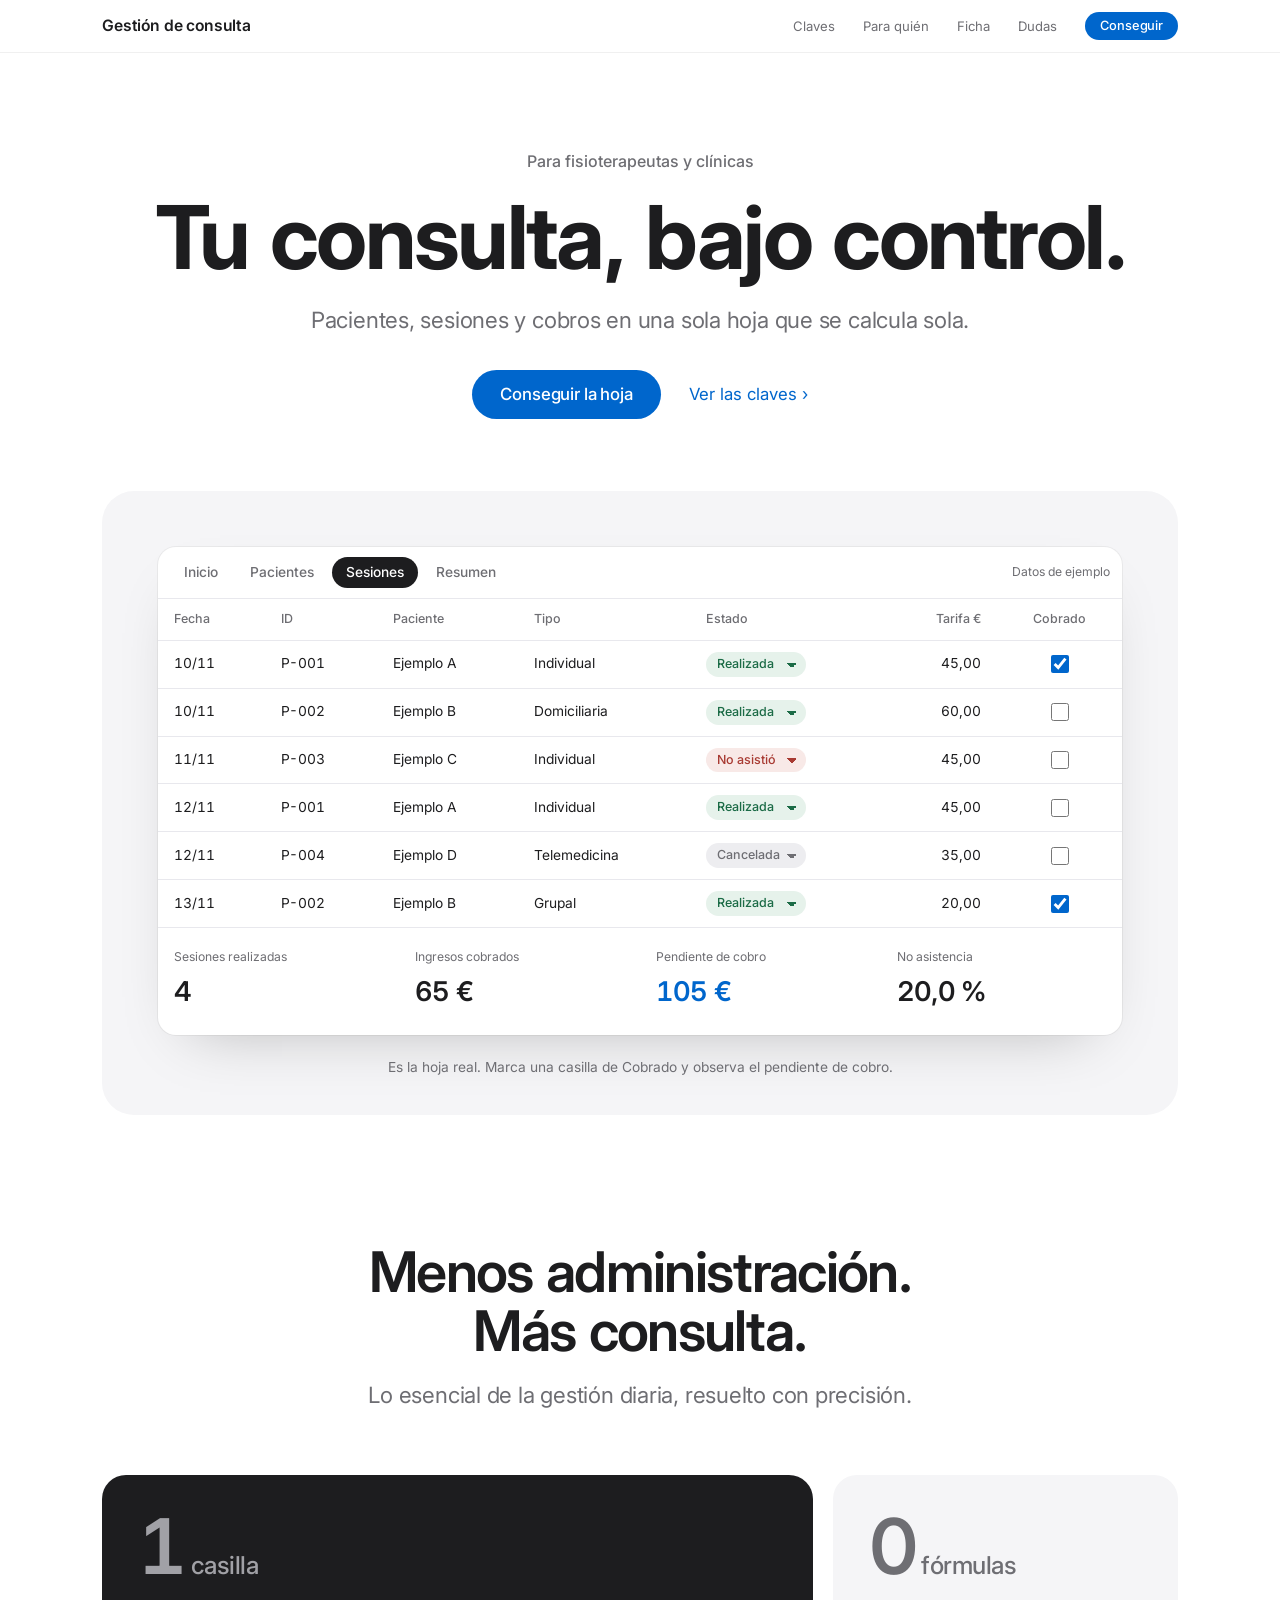
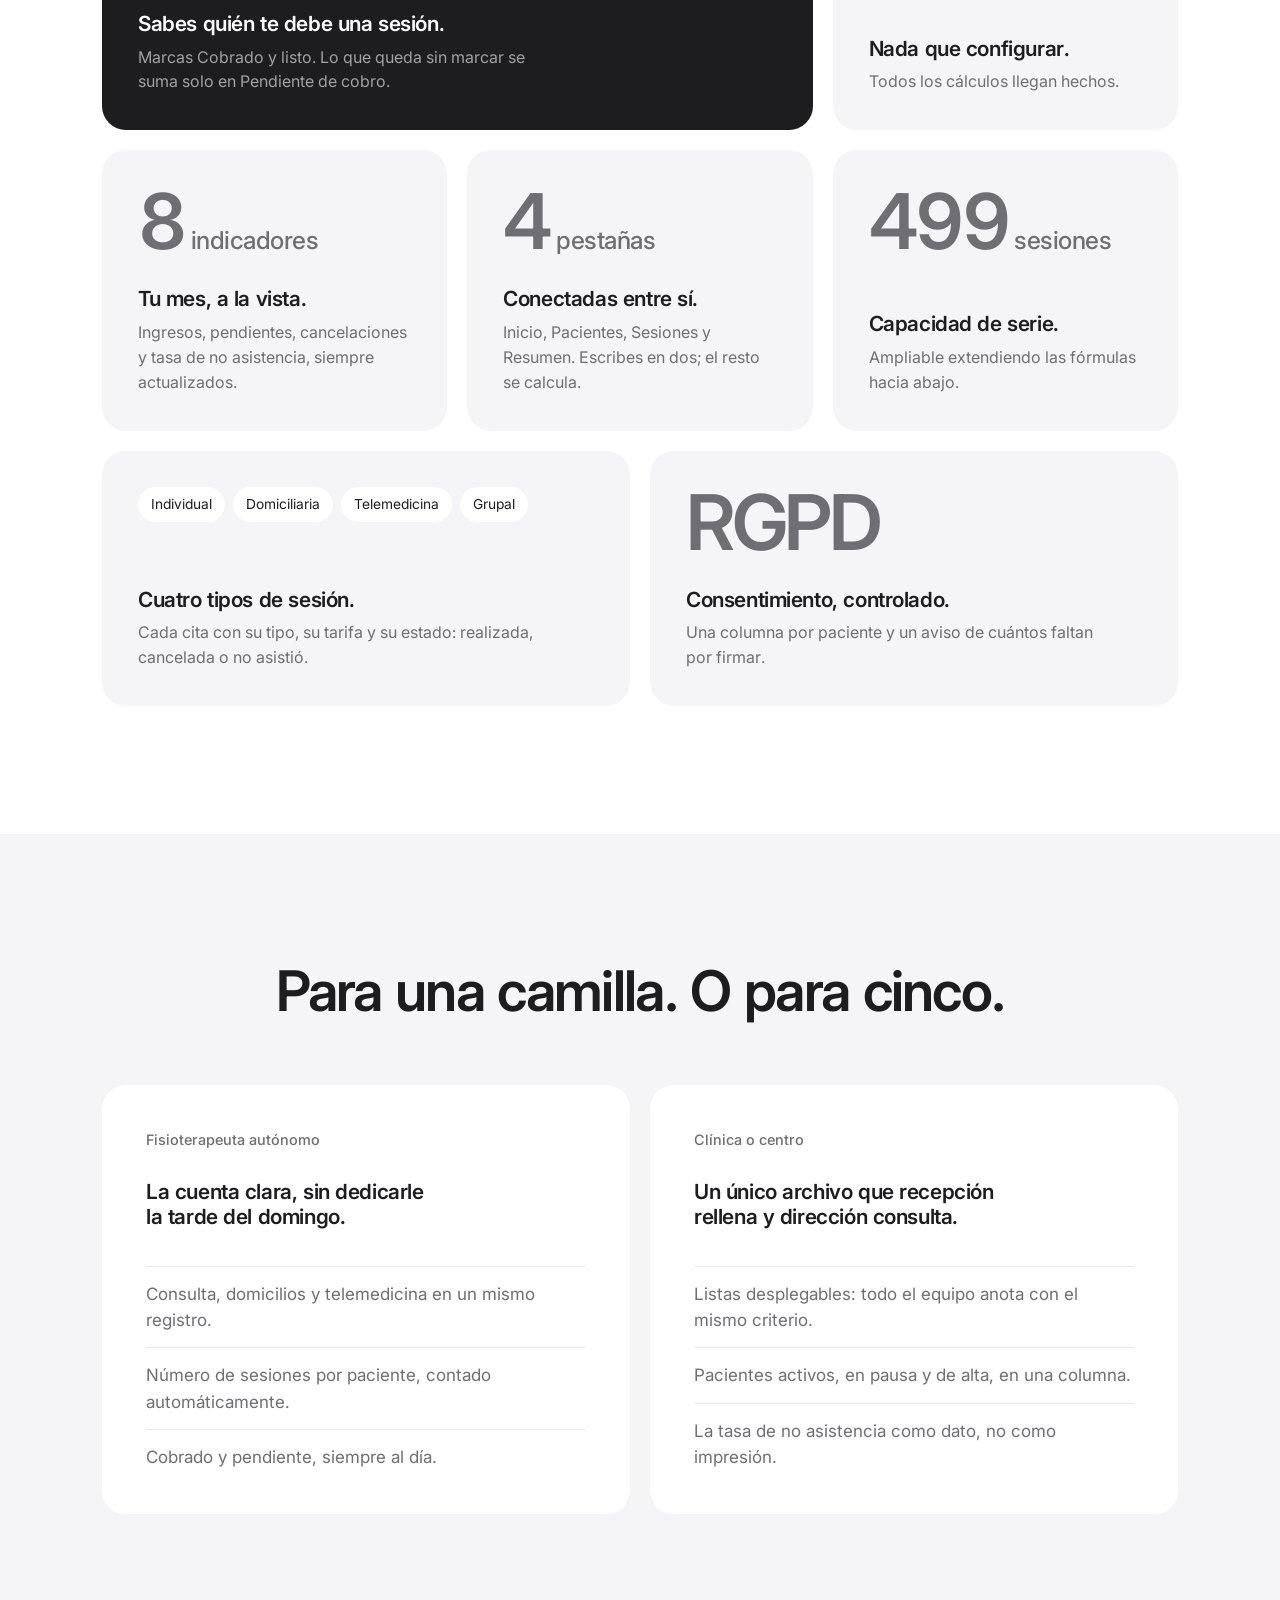
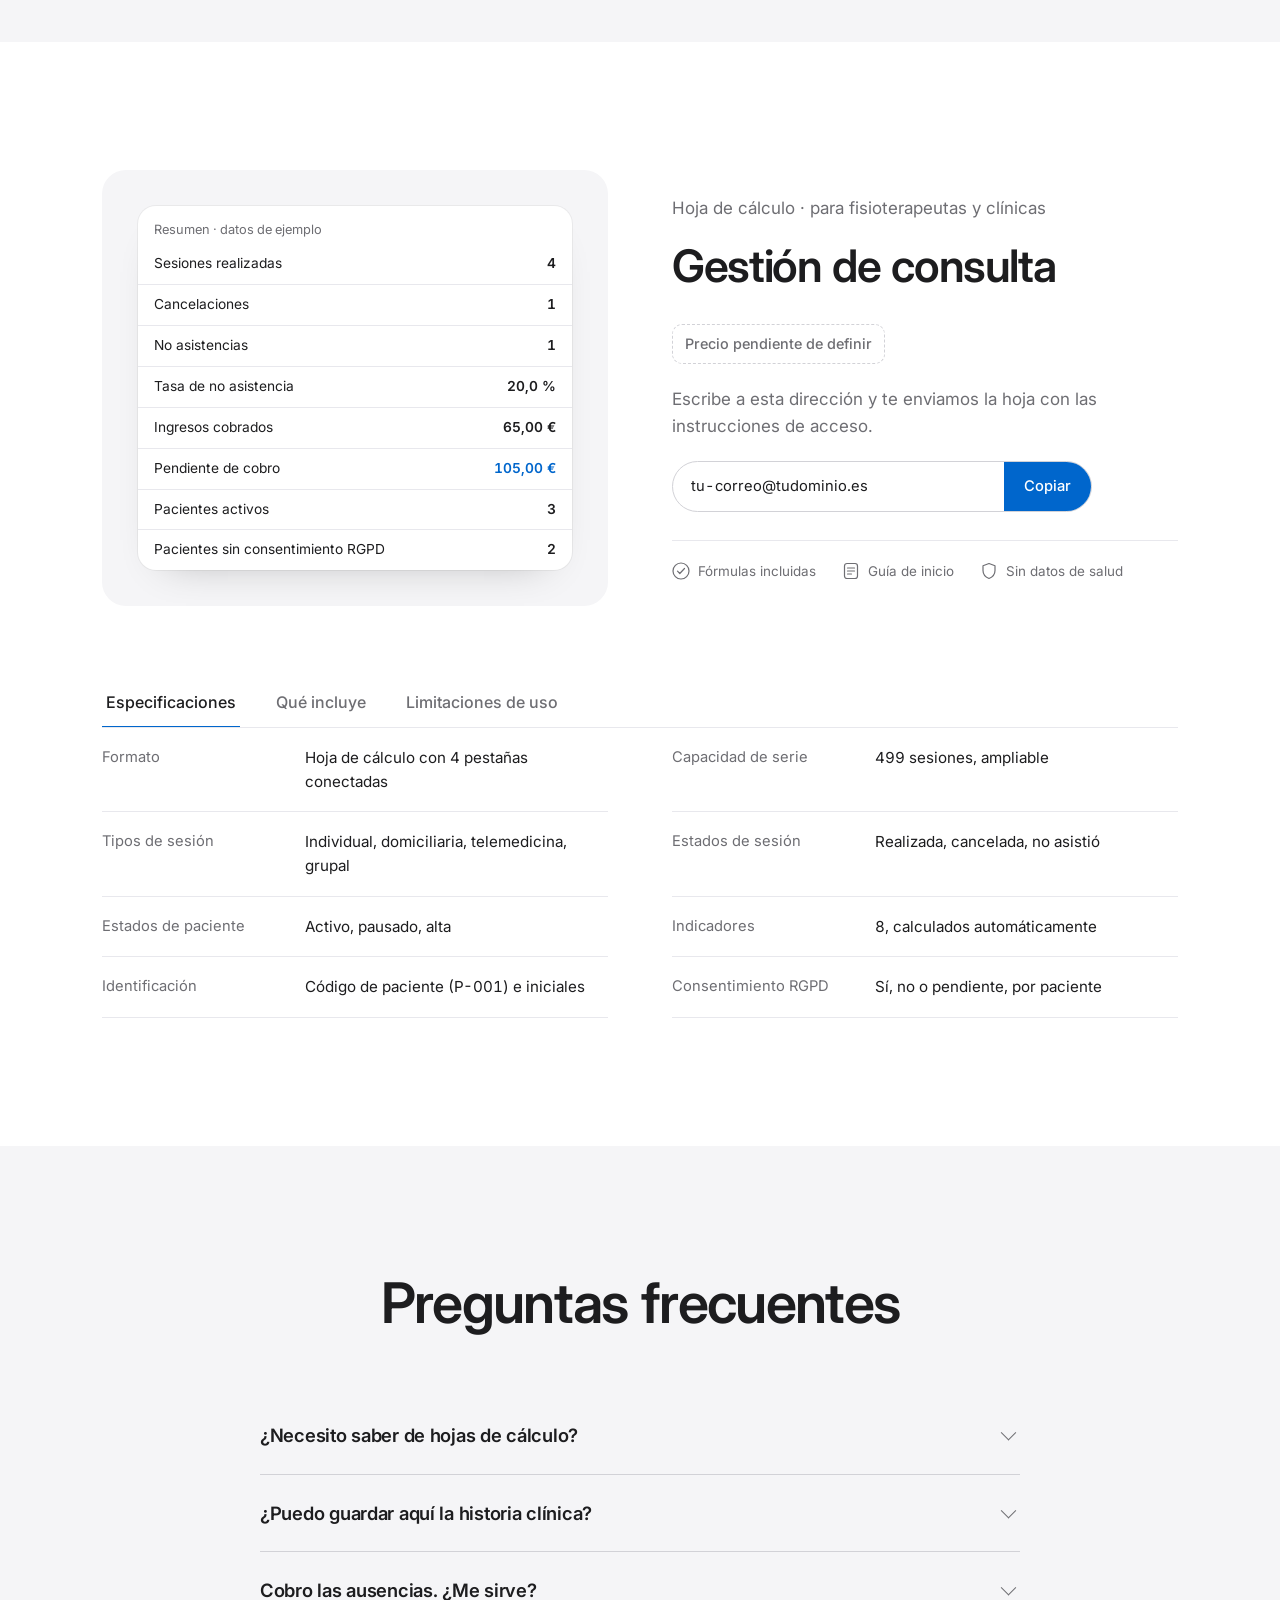
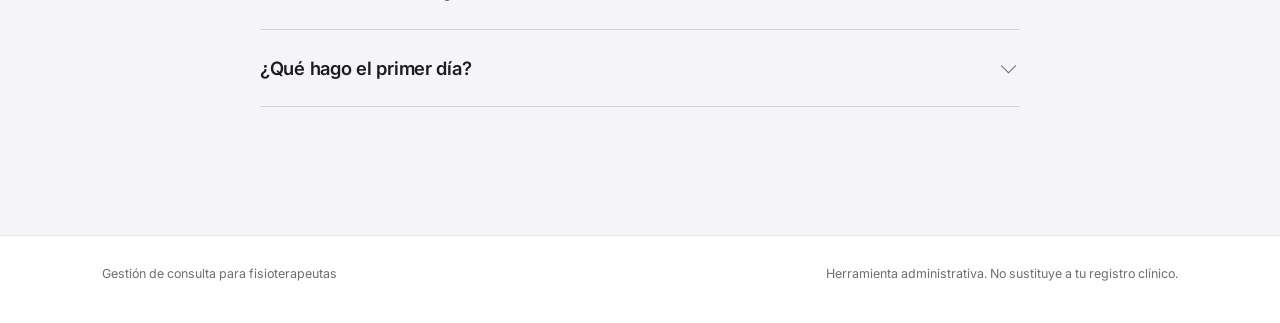
==== commit b2eb5a6a: "Restyle the physiotherapy sheet landing page as clean clinical luxury Co-Authored-By: Claude Fable 5" ====
--- a/consulta-fisio/index.html
+++ b/consulta-fisio/index.html
@@ -6,309 +6,381 @@
 <title>Gestión de consulta fisio</title>
 <meta name="claude:viewport-fit-sides" content="cover">
 <meta name="description" content="Hoja de gestión para fisioterapeutas y clínicas: pacientes, sesiones, cobros y resumen de la consulta, calculado solo.">
-<link rel="stylesheet" href="https://fonts.googleapis.com/css2?family=Archivo:ital,wdth,wght@0,62..125,400..900;1,62..125,400..900&family=Newsreader:ital,opsz,wght@1,6..72,400;1,6..72,500&family=JetBrains+Mono:wght@400;500;700&display=swap">
+<link rel="stylesheet" href="https://fonts.googleapis.com/css2?family=Inter:wght@400;500;600;700&display=swap">
 <style>
-/* Layout: cartel deportivo, no folleto. Titular condensado a todo el ancho; la hoja real sujeta a la página
-   con vendaje neuromuscular (tiras azul cobalto y beige). El vendaje es el único adorno y hace de etiqueta de sección. */
+/* Layout: lujo clínico limpio. Hero centrado con la hoja como "foto de producto"; bandas blanco / gris #F5F5F7 sin bordes duros;
+   bento de datos clave; ficha de producto con pestañas. Aspecto único en claro, por decisión de diseño. */
 :root{
-  --paper:#ECEEF1; --surface:#FFFFFF; --ink:#101318; --muted:#555D68; --line:#C9CED6; --cell:#F4F5F7;
-  --tape:#1B4FD6; --on-tape:#FFFFFF; --on-tape-soft:#C9D8FF; --beige:#D8BC98; --on-beige:#1C1408;
-  --block:#101318; --on-block:#ECEEF1; --on-block-soft:#A2A9B4; --block-line:#30353D;
-  --ok:#157347; --ok-bg:#DCF1E4; --off:#5B6470; --off-bg:#E3E6EA; --bad:#B3261E; --bad-bg:#F9DEDC; --warn:#7A5600; --warn-bg:#FBEBC2;
-  --cond:"Archivo","Arial Narrow","Helvetica Neue",Arial,sans-serif;
-  --body:"Archivo","Helvetica Neue",Arial,sans-serif;
-  --serif:"Newsreader",Georgia,"Times New Roman",serif;
-  --mono:"JetBrains Mono",ui-monospace,Menlo,Consolas,monospace;
-}
-@media (prefers-color-scheme: dark){
-  :root:not([data-theme="light"]){
-    --paper:#0D0F13; --surface:#171A20; --ink:#ECEEF1; --muted:#9AA2AE; --line:#2C313A; --cell:#1E222A;
-    --tape:#3566F0; --on-tape:#FFFFFF; --on-tape-soft:#D3DEFF; --beige:#CDB08B; --on-beige:#1C1408;
-    --block:#1A1D24; --on-block:#ECEEF1; --on-block-soft:#A2A9B4; --block-line:#343A45;
-    --ok:#74D6A0; --ok-bg:#153527; --off:#A9B1BC; --off-bg:#262B33; --bad:#F2A19B; --bad-bg:#45201D; --warn:#F0CD72; --warn-bg:#3D3110;
-    color-scheme:dark;
-  }
-}
-:root[data-theme="dark"]{
-  --paper:#0D0F13; --surface:#171A20; --ink:#ECEEF1; --muted:#9AA2AE; --line:#2C313A; --cell:#1E222A;
-  --tape:#3566F0; --on-tape:#FFFFFF; --on-tape-soft:#D3DEFF; --beige:#CDB08B; --on-beige:#1C1408;
-  --block:#1A1D24; --on-block:#ECEEF1; --on-block-soft:#A2A9B4; --block-line:#343A45;
-  --ok:#74D6A0; --ok-bg:#153527; --off:#A9B1BC; --off-bg:#262B33; --bad:#F2A19B; --bad-bg:#45201D; --warn:#F0CD72; --warn-bg:#3D3110;
-  color-scheme:dark;
+  color-scheme:light;
+  --white:#FFFFFF; --grey:#F5F5F7; --ink:#1D1D1F; --muted:#6E6E73; --hair:#D2D2D7; --hair-soft:#E8E8ED;
+  --accent:#0066CC; --accent-press:#0055AD; --on-accent:#FFFFFF;
+  --ok:#1B6B46; --ok-bg:#E6F2EB; --off:#6E6E73; --off-bg:#EDEDF0; --bad:#A83A32; --bad-bg:#F8E9E7; --warn:#7A5B12; --warn-bg:#F6EFD9;
+  --font:"Inter",-apple-system,BlinkMacSystemFont,"Helvetica Neue","Segoe UI",Arial,sans-serif;
+  --ease:cubic-bezier(0.16,1,0.3,1);
+  --r:24px;
 }
 *{box-sizing:border-box}
-body{margin:0;background:var(--paper);color:var(--ink);font:400 17px/1.55 var(--body);-webkit-font-smoothing:antialiased;overflow-x:clip}
-.wrap{max-width:1200px;margin:0 auto;padding-left:max(18px,env(safe-area-inset-left,0px));padding-right:max(18px,env(safe-area-inset-right,0px))}
-p{margin:0}
+html{scroll-behavior:smooth}
+body{margin:0;background:var(--white);color:var(--ink);font:400 17px/1.55 var(--font);-webkit-font-smoothing:antialiased;font-variant-numeric:tabular-nums}
+body::before{content:"";position:fixed;inset:0 0 auto;height:env(safe-area-inset-top,0px);z-index:10;background:var(--white)}
+.wrap{max-width:1120px;margin:0 auto;padding-left:max(22px,env(safe-area-inset-left,0px));padding-right:max(22px,env(safe-area-inset-right,0px))}
+h1,h2,h3,p{margin:0}
+h1,h2,h3{text-wrap:balance}
+h1{font-size:clamp(2.7rem,7.2vw,5.5rem);line-height:1.03;letter-spacing:-.03em;font-weight:700}
+h2{font-size:clamp(2rem,4.6vw,3.5rem);line-height:1.06;letter-spacing:-.03em;font-weight:600}
+h3{font-size:1.3rem;line-height:1.2;letter-spacing:-.02em;font-weight:600}
 a{color:inherit}
-:focus-visible{outline:3px solid var(--tape);outline-offset:3px}
-.big{font-family:var(--cond);font-stretch:62%;font-weight:800;text-transform:uppercase;line-height:.88;letter-spacing:-.01em;margin:0;text-wrap:balance}
-h1.big{font-size:clamp(3.1rem,13.2vw,10.2rem)}
-h2.big{font-size:clamp(2.5rem,7.4vw,5.6rem)}
-.it{font-family:var(--serif);font-style:italic;font-weight:400;text-transform:none;letter-spacing:-.02em;font-stretch:100%}
 .muted{color:var(--muted)}
-
-/* vendaje */
-.tape{background-color:var(--tape);background-image:repeating-linear-gradient(90deg,rgba(255,255,255,.09) 0 1px,transparent 1px 4px),repeating-linear-gradient(0deg,rgba(0,0,0,.07) 0 1px,transparent 1px 4px);border-radius:7px;box-shadow:0 1px 0 rgba(0,0,0,.18),0 6px 14px -8px rgba(0,0,0,.5)}
-.tape.beige{background-color:var(--beige)}
-.tag{display:inline-block;padding:7px 16px 6px;font:700 .74rem/1 var(--mono);letter-spacing:.12em;text-transform:uppercase;color:var(--on-beige);transform:rotate(-1.6deg);border-radius:4px}
-.tag.blue{color:var(--on-tape)}
-
-.top{display:flex;justify-content:space-between;align-items:baseline;gap:16px;padding-block:20px 0;font:500 .82rem/1.2 var(--mono);letter-spacing:.04em;text-transform:uppercase}
-.top a{text-underline-offset:4px}
-
-.btn{display:inline-block;background:var(--ink);color:var(--paper);font:800 1.15rem/1 var(--cond);font-stretch:75%;letter-spacing:.03em;text-transform:uppercase;text-decoration:none;padding:17px 26px 16px;border-radius:3px;border:0;cursor:pointer}
-.btn:hover{background:var(--tape);color:var(--on-tape)}
+.sub{font-size:clamp(1.1rem,2vw,1.4rem);line-height:1.4;color:var(--muted);letter-spacing:-.01em}
+:focus-visible{outline:2px solid var(--accent);outline-offset:3px;border-radius:6px}
+
+/* nav */
+.nav{position:sticky;top:env(safe-area-inset-top,0px);z-index:9;background:rgba(255,255,255,.72);-webkit-backdrop-filter:saturate(180%) blur(20px);backdrop-filter:saturate(180%) blur(20px);border-bottom:1px solid rgba(0,0,0,.06)}
+.nav .wrap{display:flex;align-items:center;justify-content:space-between;gap:16px;height:52px}
+.brand{font-weight:600;font-size:.98rem;letter-spacing:-.01em;text-decoration:none;white-space:nowrap}
+.nav nav{display:flex;align-items:center;gap:28px;font-size:.82rem}
+.nav nav a{text-decoration:none;color:var(--muted);transition:color .3s var(--ease)}
+.nav nav a:hover{color:var(--ink)}
+@media (max-width:760px){.nav nav a.l{display:none}}
+
+.pill{display:inline-flex;align-items:center;justify-content:center;border-radius:999px;background:var(--accent);color:var(--on-accent);font:500 1.05rem/1 var(--font);letter-spacing:-.01em;text-decoration:none;padding:16px 28px;border:0;cursor:pointer;transition:background .4s var(--ease),transform .4s var(--ease)}
+.nav nav a.pill{color:var(--on-accent);padding:8px 15px;font-size:.8rem}
+.pill:hover{background:var(--accent-press)}
+.pill:active{transform:scale(.98)}
+.more{color:var(--accent);text-decoration:none;font-size:1.05rem}
+.more:hover{text-decoration:underline}
 
 /* hero */
-.hero{padding-block:34px 96px}
-.hero h1{margin-bottom:44px}
-.hero h1 .it{color:var(--tape);font-size:.92em}
-.hero-grid{display:grid;grid-template-columns:minmax(0,4fr) minmax(0,8fr);gap:56px;align-items:start}
-.pitch{display:flex;flex-direction:column;gap:26px;align-items:flex-start;padding-top:10px}
-.pitch .lead{font-size:1.28rem;line-height:1.4;font-weight:500}
-.pitch small{font:400 .8rem/1.5 var(--mono);color:var(--muted)}
-@media (max-width:920px){.hero-grid{grid-template-columns:minmax(0,1fr);gap:44px}.hero{padding-block:24px 72px}.hero h1{margin-bottom:28px}}
-
-/* la hoja */
-.taped{position:relative;min-width:0}
-.taped>.tape{position:absolute;z-index:2;height:34px;width:150px;pointer-events:none}
-.taped>.t1{top:-27px;left:-16px;transform:rotate(-7deg)}
-.taped>.t2{bottom:-14px;right:-10px;transform:rotate(-5deg);width:120px}
-.sheet{background:var(--surface);border:1.5px solid var(--ink);border-radius:3px;overflow:hidden;box-shadow:10px 12px 0 -2px var(--line)}
-.tabs{display:flex;border-bottom:1.5px solid var(--ink);background:var(--cell);overflow-x:auto}
-.tabs button{flex:none;appearance:none;border:0;border-right:1px solid var(--line);background:transparent;color:var(--muted);font:500 .8rem/1 var(--mono);padding:13px 15px;cursor:pointer}
-.tabs button[aria-selected="true"]{background:var(--ink);color:var(--paper)}
-.tabs .ex{margin-left:auto;align-self:center;padding:0 14px;font:500 .7rem/1 var(--mono);color:var(--muted);white-space:nowrap}
+.hero{text-align:center;padding-block:96px 0}
+.hero .kicker{font-size:1rem;font-weight:500;color:var(--muted);margin-bottom:18px}
+.hero h1{max-width:12em;margin:0 auto 22px}
+.hero .sub{max-width:34em;margin:0 auto 34px}
+.hero .cta{display:flex;flex-wrap:wrap;gap:14px 28px;justify-content:center;align-items:center}
+@media (max-width:760px){.hero{padding-top:64px}}
+
+/* producto: la hoja */
+.stage{margin-top:72px;background:var(--grey);border-radius:32px;padding:56px 56px 36px;text-align:left}
+@media (max-width:760px){.stage{padding:18px 14px 20px;border-radius:24px;margin-top:48px}}
+.sheet{background:var(--white);border-radius:18px;overflow:hidden;box-shadow:0 24px 60px -32px rgba(0,0,0,.28),0 0 0 1px rgba(0,0,0,.05)}
+.tabs{display:flex;gap:4px;padding:10px 12px;border-bottom:1px solid var(--hair-soft);overflow-x:auto;align-items:center}
+.tabs button,.ptabs button{flex:none;appearance:none;border:0;background:transparent;color:var(--muted);font:500 .86rem/1 var(--font);padding:9px 14px;border-radius:999px;cursor:pointer;transition:background .4s var(--ease),color .4s var(--ease)}
+.tabs button[aria-selected="true"]{background:var(--ink);color:var(--white)}
+.tabs .ex{margin-left:auto;padding-left:14px;font-size:.76rem;color:var(--muted);white-space:nowrap}
 .scroll{overflow-x:auto}
-table{border-collapse:collapse;width:100%;font:400 .78rem/1.3 var(--mono);font-variant-numeric:tabular-nums}
-#p-sesiones table{min-width:560px}
-#p-pacientes table{min-width:520px}
-th{font-weight:500;text-align:left;color:var(--muted);background:var(--cell);padding:9px 9px;border-bottom:1px solid var(--line);white-space:nowrap}
-td{padding:8px 9px;border-bottom:1px solid var(--line);white-space:nowrap}
+table{border-collapse:collapse;width:100%;font-size:.86rem;line-height:1.3}
+#p-sesiones table{min-width:600px}
+#p-pacientes table{min-width:560px}
+th{font-weight:500;text-align:left;color:var(--muted);padding:12px 16px;border-bottom:1px solid var(--hair-soft);white-space:nowrap;font-size:.78rem}
+td{padding:11px 16px;border-bottom:1px solid var(--hair-soft);white-space:nowrap}
 .num{text-align:right}
 .c{text-align:center}
-.chip,.state{border-radius:4px;font:500 .74rem/1.2 var(--mono);padding:4px 9px;display:inline-block}
-.state{appearance:none;-webkit-appearance:none;border:0;padding-right:24px;cursor:pointer;background-image:linear-gradient(45deg,transparent 50%,currentColor 50%),linear-gradient(135deg,currentColor 50%,transparent 50%);background-position:calc(100% - 13px) 55%,calc(100% - 8px) 55%;background-size:5px 5px;background-repeat:no-repeat}
-.state option{background:var(--surface);color:var(--ink)}
+.chip,.state{border-radius:999px;font:500 .78rem/1.2 var(--font);padding:5px 11px;display:inline-block}
+.state{appearance:none;-webkit-appearance:none;border:0;padding-right:26px;cursor:pointer;background-image:linear-gradient(45deg,transparent 50%,currentColor 50%),linear-gradient(135deg,currentColor 50%,transparent 50%);background-position:calc(100% - 14px) 55%,calc(100% - 9px) 55%;background-size:5px 5px;background-repeat:no-repeat}
+.state option{background:var(--white);color:var(--ink)}
 [data-v="Realizada"],[data-v="Activo"],[data-v="Sí"]{background-color:var(--ok-bg);color:var(--ok)}
 [data-v="Cancelada"],[data-v="Alta"]{background-color:var(--off-bg);color:var(--off)}
 [data-v="No asistió"],[data-v="No"]{background-color:var(--bad-bg);color:var(--bad)}
 [data-v="Pendiente"],[data-v="Pausado"]{background-color:var(--warn-bg);color:var(--warn)}
-input[type=checkbox]{width:18px;height:18px;accent-color:var(--tape);cursor:pointer;vertical-align:middle}
-.strip{display:grid;grid-template-columns:repeat(4,minmax(0,1fr));margin:0;border-top:1.5px solid var(--ink)}
-.strip div{padding:14px 14px 15px;border-left:1px solid var(--line);min-width:0}
-.strip div:first-child{border-left:0}
-.strip dt{font:500 .66rem/1.3 var(--mono);letter-spacing:.06em;text-transform:uppercase;color:var(--muted)}
-.strip dd{margin:5px 0 0;font:800 2rem/1 var(--cond);font-stretch:68%;font-variant-numeric:tabular-nums;white-space:nowrap}
-.strip .owe{background:var(--tape);color:var(--on-tape)}
-.strip .owe dt{color:var(--on-tape-soft)}
-@media (max-width:560px){.strip{grid-template-columns:repeat(2,minmax(0,1fr))}.strip div:nth-child(3){border-left:0}.strip div:nth-child(n+3){border-top:1px solid var(--line)}}
-.pasos{margin:0;padding:22px 24px;list-style:none;display:flex;flex-direction:column;gap:14px;font:400 .86rem/1.5 var(--mono)}
-.pasos b{font-weight:700}
-.res td:last-child{text-align:right;font-weight:700;font-size:.9rem}
-.res tr.owe td{background:var(--tape);color:var(--on-tape)}
-@keyframes bump{from{transform:translateY(5px);opacity:.3}to{transform:none;opacity:1}}
-.bump{animation:bump .25s ease}
-@media (prefers-reduced-motion:reduce){.bump{animation:none}}
-
-/* tres frases */
-section{padding-block:96px}
-.heard{border-top:1.5px solid var(--ink)}
-.heard h2{margin:26px 0 56px;max-width:11em}
-.quotes{list-style:none;margin:0;padding:0}
-.quotes li{display:grid;grid-template-columns:minmax(0,7fr) minmax(0,5fr);gap:20px 56px;align-items:end;padding-block:34px;border-top:1px solid var(--line)}
-.quotes li:nth-child(2) q{padding-left:8%}
-.quotes q{font:400 clamp(2rem,5.2vw,4rem)/1.02 var(--serif);font-style:italic;letter-spacing:-.025em;quotes:"«" "»";text-wrap:balance}
-.quotes p{max-width:30em}
-.quotes b{font-weight:700}
-@media (max-width:820px){.quotes li{grid-template-columns:minmax(0,1fr)}.quotes li:nth-child(2) q{padding-left:0}section{padding-block:72px}}
-
-/* camillas */
-.beds{display:grid;grid-template-columns:repeat(2,minmax(0,1fr));border-top:1.5px solid var(--ink);border-bottom:1.5px solid var(--ink)}
-.beds article{padding:44px 44px 48px 0;min-width:0;display:flex;flex-direction:column;gap:18px}
-.beds article+article{padding:44px 0 48px 44px;border-left:1.5px solid var(--ink)}
-.beds .n{font:800 clamp(5rem,15vw,11rem)/.8 var(--cond);font-stretch:62%;letter-spacing:-.03em}
-.beds .n span{font-size:.24em;letter-spacing:.02em;margin-left:.3em;font-stretch:75%;text-transform:uppercase}
-.beds h3{margin:0;font:400 1.7rem/1.1 var(--serif);font-style:italic;letter-spacing:-.02em}
-.beds ul{margin:0;padding:0;list-style:none;display:flex;flex-direction:column;gap:9px;max-width:30em}
-.beds li{padding-left:26px;position:relative}
-.beds li::before{content:"";position:absolute;left:0;top:.62em;width:14px;height:5px;border-radius:2px;background:var(--tape)}
-@media (max-width:760px){.beds{grid-template-columns:minmax(0,1fr)}.beds article,.beds article+article{padding:34px 0 38px}.beds article+article{border-left:0;border-top:1.5px solid var(--ink)}}
-
-/* no es historia clínica */
-.not{background:var(--block);color:var(--on-block);padding-block:96px}
-.not h2{margin:28px 0 52px}
-.not h2 .it{color:var(--beige)}
-.not .cols{display:grid;grid-template-columns:repeat(3,minmax(0,1fr));gap:40px;border-top:1px solid var(--block-line);padding-top:30px}
-.not .cols div{display:flex;flex-direction:column;gap:10px;min-width:0}
-.not h3{margin:0;font:800 1.25rem/1.1 var(--cond);font-stretch:75%;text-transform:uppercase;letter-spacing:.02em}
-.not p{color:var(--on-block-soft);font-size:.98rem}
-@media (max-width:820px){.not .cols{grid-template-columns:minmax(0,1fr);gap:26px}.not{padding-block:72px}}
-
-/* compra */
-.buy{background-color:var(--tape);background-image:repeating-linear-gradient(90deg,rgba(255,255,255,.06) 0 1px,transparent 1px 5px),repeating-linear-gradient(0deg,rgba(0,0,0,.05) 0 1px,transparent 1px 5px);color:var(--on-tape);padding-block:88px}
-.buy .grid{display:grid;grid-template-columns:minmax(0,7fr) minmax(0,5fr);gap:56px;align-items:end}
-.buy h2{margin-bottom:24px}
-.buy .lead{font-size:1.15rem;max-width:30em;color:var(--on-tape-soft)}
-.offer{display:flex;flex-direction:column;gap:16px;min-width:0}
-.price{font:800 clamp(4rem,9vw,7rem)/.85 var(--cond);font-stretch:62%;letter-spacing:-.02em}
-.todo{display:inline-block;font:500 .8rem/1.4 var(--mono);letter-spacing:.02em;border:1.5px dashed var(--on-tape);border-radius:4px;padding:8px 12px;text-transform:none}
-.mail{display:flex;gap:0;border:1.5px solid var(--on-tape);border-radius:3px}
-.mail output{flex:1;min-width:0;padding:13px 14px;font:500 .9rem/1.3 var(--mono);overflow-wrap:anywhere;user-select:all}
-.mail button{flex:none;border:0;border-left:1.5px solid var(--on-tape);background:var(--on-tape);color:var(--tape);font:800 1rem/1 var(--cond);font-stretch:75%;text-transform:uppercase;letter-spacing:.03em;padding:0 18px;cursor:pointer}
-.offer small{font:400 .8rem/1.5 var(--mono);color:var(--on-tape-soft)}
-@media (max-width:820px){.buy .grid{grid-template-columns:minmax(0,1fr);gap:36px}.buy{padding-block:64px}}
+input[type=checkbox]{width:18px;height:18px;accent-color:var(--accent);cursor:pointer;vertical-align:middle}
+.strip{display:grid;grid-template-columns:repeat(4,minmax(0,1fr));margin:0}
+.strip div{padding:20px 16px 22px;min-width:0}
+.strip dt{font-size:.76rem;color:var(--muted)}
+.strip dd{margin:4px 0 0;font-size:1.7rem;font-weight:600;letter-spacing:-.03em;white-space:nowrap}
+.strip .owe dd{color:var(--accent)}
+@media (max-width:560px){.strip{grid-template-columns:repeat(2,minmax(0,1fr))}.strip div:nth-child(n+3){padding-top:0}}
+.pasos{margin:0;padding:26px 28px;list-style:none;display:flex;flex-direction:column;gap:16px;font-size:.95rem;color:var(--muted)}
+.pasos b{color:var(--ink);font-weight:600}
+.kv td:first-child{white-space:normal}
+.kv td:last-child{text-align:right;font-weight:600}
+.kv tr.owe td:last-child{color:var(--accent)}
+.kv tr:last-child td{border-bottom:0}
+.hint{margin-top:22px;text-align:center;font-size:.86rem;color:var(--muted)}
+@keyframes bump{from{transform:translateY(6px);opacity:.2}to{transform:none;opacity:1}}
+.bump{animation:bump .6s var(--ease)}
+
+/* secciones */
+section{padding-block:128px}
+.grey{background:var(--grey)}
+.head{text-align:center;max-width:44em;margin:0 auto 64px;display:flex;flex-direction:column;gap:18px}
+@media (max-width:760px){section{padding-block:84px}.head{margin-bottom:44px}}
+
+/* bento */
+.bento{display:grid;grid-template-columns:repeat(6,minmax(0,1fr));gap:20px}
+.card{background:var(--grey);border-radius:var(--r);padding:36px;min-width:0;display:flex;flex-direction:column;justify-content:space-between;gap:28px;min-height:250px;transition:transform .6s var(--ease)}
+.card:hover{transform:scale(1.015)}
+.grey .card{background:var(--white)}
+.card .fig{font-size:clamp(3.2rem,6vw,5rem);line-height:.95;font-weight:600;letter-spacing:-.045em}
+.card .fig small{font-size:.32em;font-weight:500;letter-spacing:-.02em;color:var(--muted);margin-left:.25em}
+.card p{color:var(--muted);font-size:1rem;max-width:26em}
+.card h3{margin-bottom:8px}
+.s2{grid-column:span 2}.s3{grid-column:span 3}.s4{grid-column:span 4}
+.card.ink{background:var(--ink);color:var(--white)}
+.card.ink p,.card.ink .fig small{color:#A1A1A6}
+.types{display:flex;flex-wrap:wrap;gap:8px;list-style:none;margin:0;padding:0;font-size:.86rem}
+.types li{padding:7px 13px;border-radius:999px;background:var(--white);color:var(--ink)}
+@media (max-width:900px){.s2,.s3,.s4{grid-column:span 3}.s4{grid-column:span 6}}
+@media (max-width:600px){.s2,.s3,.s4{grid-column:span 6}.card{min-height:0;padding:28px}}
+
+/* para quién */
+.duo{display:grid;grid-template-columns:repeat(2,minmax(0,1fr));gap:20px}
+.duo .card{min-height:0;justify-content:flex-start;padding:44px}
+.duo ul{margin:0;padding:0;list-style:none;display:flex;flex-direction:column;gap:14px;color:var(--muted)}
+.duo li{padding-top:14px;border-top:1px solid var(--hair-soft)}
+.duo .who{font-size:.9rem;font-weight:500;color:var(--muted)}
+@media (max-width:760px){.duo{grid-template-columns:minmax(0,1fr)}.duo .card{padding:30px}}
+
+/* ficha de producto */
+.product{display:grid;grid-template-columns:minmax(0,1fr) minmax(0,1fr);gap:64px;align-items:center}
+.shot{background:var(--grey);border-radius:var(--r);padding:36px;min-width:0;transition:transform .6s var(--ease)}
+.shot:hover{transform:scale(1.015)}
+.shot .sheet{box-shadow:0 18px 40px -28px rgba(0,0,0,.3),0 0 0 1px rgba(0,0,0,.05)}
+.shot .cap{font-size:.8rem;color:var(--muted);padding:14px 16px 4px}
+.buy{display:flex;flex-direction:column;gap:22px;min-width:0;align-items:flex-start}
+.buy h2{font-size:clamp(2rem,3.6vw,2.8rem)}
+.price{font-size:2rem;font-weight:600;letter-spacing:-.03em}
+.todo{font-size:.9rem;font-weight:500;letter-spacing:0;color:var(--muted);border:1px dashed var(--hair);border-radius:10px;padding:8px 12px;display:inline-block}
+.mail{display:flex;width:100%;max-width:420px;border:1px solid var(--hair);border-radius:999px;overflow:hidden}
+.mail output{flex:1;min-width:0;padding:13px 18px;font-size:.92rem;overflow-wrap:anywhere;user-select:all}
+.mail button{flex:none;border:0;background:var(--accent);color:var(--on-accent);font:500 .92rem/1 var(--font);padding:0 20px;cursor:pointer;transition:background .4s var(--ease)}
+.mail button:hover{background:var(--accent-press)}
+.seals{display:flex;flex-wrap:wrap;gap:10px 26px;list-style:none;margin:6px 0 0;padding:20px 0 0;border-top:1px solid var(--hair-soft);width:100%;font-size:.84rem;color:var(--muted)}
+.seals li{display:flex;align-items:center;gap:8px}
+.seals svg{flex:none}
+@media (max-width:860px){.product{grid-template-columns:minmax(0,1fr);gap:36px}.shot{padding:16px}}
+
+.specs{margin-top:72px}
+.ptabs{display:flex;gap:6px;border-bottom:1px solid var(--hair-soft);overflow-x:auto}
+.ptabs button{border-radius:0;padding:16px 4px;margin-right:26px;font-size:1rem;border-bottom:2px solid transparent;margin-bottom:-1px}
+.ptabs button[aria-selected="true"]{color:var(--ink);border-bottom-color:var(--accent)}
+.spec{margin:0;display:grid;grid-template-columns:repeat(2,minmax(0,1fr));gap:0 64px}
+.spec div{display:grid;grid-template-columns:minmax(0,11em) minmax(0,1fr);gap:16px;padding:18px 0;border-bottom:1px solid var(--hair-soft)}
+.spec dt{color:var(--muted);font-size:.92rem}
+.spec dd{margin:0;font-size:.95rem}
+@media (max-width:760px){.spec{grid-template-columns:minmax(0,1fr)}.spec div{grid-template-columns:minmax(0,1fr);gap:4px}}
 
 /* dudas */
-.qa{display:grid;grid-template-columns:repeat(2,minmax(0,1fr));gap:0 56px;margin:40px 0 0;border-top:1.5px solid var(--ink)}
-.qa div{padding:26px 0 28px;border-bottom:1px solid var(--line);min-width:0}
-.qa dt{font:400 1.45rem/1.15 var(--serif);font-style:italic;letter-spacing:-.015em;margin-bottom:10px}
-.qa dd{margin:0;color:var(--muted);max-width:34em}
-@media (max-width:760px){.qa{grid-template-columns:minmax(0,1fr)}}
-
-footer{padding-block:28px 40px;border-top:1.5px solid var(--ink);font:400 .76rem/1.5 var(--mono);text-transform:uppercase;letter-spacing:.04em;color:var(--muted)}
+.faq{max-width:760px;margin:0 auto}
+details{border-bottom:1px solid var(--hair)}
+summary{cursor:pointer;list-style:none;padding:24px 40px 24px 0;font-size:1.15rem;font-weight:600;letter-spacing:-.015em;position:relative}
+summary::-webkit-details-marker{display:none}
+summary::after{content:"";position:absolute;right:6px;top:50%;width:10px;height:10px;border-right:1.5px solid var(--muted);border-bottom:1.5px solid var(--muted);transform:translateY(-70%) rotate(45deg);transition:transform .5s var(--ease)}
+details[open] summary::after{transform:translateY(-30%) rotate(-135deg)}
+details p{padding:0 0 26px;color:var(--muted);max-width:58ch}
+
+footer{padding-block:28px 40px;font-size:.78rem;color:var(--muted);border-top:1px solid var(--hair-soft)}
 footer .wrap{display:flex;flex-wrap:wrap;gap:8px 28px;justify-content:space-between}
+@media (prefers-reduced-motion:reduce){*{transition:none!important;animation:none!important}html{scroll-behavior:auto}}
 </style>
 
-<header class="wrap top">
-  <span>Gestión de consulta <span class="muted">/ para fisioterapeutas</span></span>
-  <a href="#comprar">Quiero la hoja</a>
+<header class="nav">
+  <div class="wrap">
+    <a class="brand" href="#inicio">Gestión de consulta</a>
+    <nav>
+      <a class="l" href="#claves">Claves</a>
+      <a class="l" href="#para-quien">Para quién</a>
+      <a class="l" href="#ficha">Ficha</a>
+      <a class="l" href="#dudas">Dudas</a>
+      <a class="pill" href="#ficha">Conseguir</a>
+    </nav>
+  </div>
 </header>
 
-<main>
+<main id="inicio">
 <div class="wrap hero">
-  <h1 class="big">¿Quién te debe <span class="it">una sesión?</span></h1>
-  <div class="hero-grid">
-    <div class="pitch">
-      <p class="lead">Si para contestar tienes que repasar la agenda, los Bizum y la memoria, te falta esta hoja.</p>
-      <p class="muted">Anotas la cita y marcas si está cobrada. Ella lleva la cuenta de lo que has ingresado, lo que te deben y quién no se presentó.</p>
-      <a class="btn" href="#comprar">Quiero la hoja</a>
-      <small>La de al lado es la hoja de verdad, con datos de ejemplo. Marca una casilla de Cobrado y mira el número azul.</small>
-    </div>
-
-    <div class="taped">
-      <i class="tape t1" aria-hidden="true"></i>
-      <i class="tape beige t2" aria-hidden="true"></i>
-      <div class="sheet">
-        <div class="tabs" role="tablist" aria-label="Pestañas de la hoja">
-          <button type="button" role="tab" id="t-inicio" aria-controls="p-inicio" aria-selected="false">Inicio</button>
-          <button type="button" role="tab" id="t-pacientes" aria-controls="p-pacientes" aria-selected="false">Pacientes</button>
-          <button type="button" role="tab" id="t-sesiones" aria-controls="p-sesiones" aria-selected="true">Sesiones</button>
-          <button type="button" role="tab" id="t-resumen" aria-controls="p-resumen" aria-selected="false">Resumen</button>
-          <span class="ex">datos de ejemplo</span>
+  <p class="kicker">Para fisioterapeutas y clínicas</p>
+  <h1>Tu consulta, bajo control.</h1>
+  <p class="sub">Pacientes, sesiones y cobros en una sola hoja que se calcula sola.</p>
+  <div class="cta">
+    <a class="pill" href="#ficha">Conseguir la hoja</a>
+    <a class="more" href="#claves">Ver las claves ›</a>
+  </div>
+
+  <div class="stage">
+    <div class="sheet">
+      <div class="tabs" role="tablist" aria-label="Pestañas de la hoja">
+        <button type="button" role="tab" id="t-inicio" aria-controls="p-inicio" aria-selected="false">Inicio</button>
+        <button type="button" role="tab" id="t-pacientes" aria-controls="p-pacientes" aria-selected="false">Pacientes</button>
+        <button type="button" role="tab" id="t-sesiones" aria-controls="p-sesiones" aria-selected="true">Sesiones</button>
+        <button type="button" role="tab" id="t-resumen" aria-controls="p-resumen" aria-selected="false">Resumen</button>
+        <span class="ex">Datos de ejemplo</span>
+      </div>
+      <div id="p-inicio" role="tabpanel" aria-labelledby="t-inicio" hidden>
+        <ol class="pasos">
+          <li><b>Paso 1. Pacientes.</b> Anota cada paciente nuevo con un código (P-003, P-004...) y sus iniciales.</li>
+          <li><b>Paso 2. Sesiones.</b> Cada cita va en una fila. Escribe el código del paciente y el nombre aparece solo.</li>
+          <li><b>Paso 3. Cobro.</b> Marca la casilla Cobrado cuando te paguen. Lo que quede sin marcar aparece en Pendiente de cobro.</li>
+          <li><b>Paso 4. Resumen.</b> Revisa aquí tus cifras. No escribas en esta pestaña, se calcula sola.</li>
+        </ol>
+      </div>
+      <div id="p-pacientes" role="tabpanel" aria-labelledby="t-pacientes" hidden>
+        <div class="scroll"><table>
+          <thead><tr><th>ID</th><th>Iniciales</th><th>Alta</th><th>Mutua</th><th>Estado</th><th class="num">Nº sesiones</th><th>RGPD</th></tr></thead>
+          <tbody id="pac"></tbody>
+        </table></div>
+      </div>
+      <div id="p-sesiones" role="tabpanel" aria-labelledby="t-sesiones">
+        <div class="scroll"><table>
+          <thead><tr><th>Fecha</th><th>ID</th><th>Paciente</th><th>Tipo</th><th>Estado</th><th class="num">Tarifa €</th><th class="c">Cobrado</th></tr></thead>
+          <tbody id="rows"></tbody>
+        </table></div>
+        <dl class="strip" aria-live="polite">
+          <div><dt>Sesiones realizadas</dt><dd id="k-real">0</dd></div>
+          <div><dt>Ingresos cobrados</dt><dd id="k-cob">0 €</dd></div>
+          <div class="owe"><dt>Pendiente de cobro</dt><dd id="k-pen">0 €</dd></div>
+          <div><dt>No asistencia</dt><dd id="k-tasa">0 %</dd></div>
+        </dl>
+      </div>
+      <div id="p-resumen" role="tabpanel" aria-labelledby="t-resumen" hidden>
+        <table class="kv"><thead><tr><th>Indicador</th><th class="num">Valor</th></tr></thead><tbody class="res-out"></tbody></table>
+      </div>
+    </div>
+    <p class="hint">Es la hoja real. Marca una casilla de Cobrado y observa el pendiente de cobro.</p>
+  </div>
+</div>
+
+<section id="claves">
+  <div class="wrap">
+    <div class="head">
+      <h2>Menos administración. Más consulta.</h2>
+      <p class="sub">Lo esencial de la gestión diaria, resuelto con precisión.</p>
+    </div>
+    <div class="bento">
+      <article class="card s4 ink">
+        <p class="fig">1<small>casilla</small></p>
+        <div><h3>Sabes quién te debe una sesión.</h3><p>Marcas Cobrado y listo. Lo que queda sin marcar se suma solo en Pendiente de cobro.</p></div>
+      </article>
+      <article class="card s2">
+        <p class="fig">0<small>fórmulas</small></p>
+        <div><h3>Nada que configurar.</h3><p>Todos los cálculos llegan hechos.</p></div>
+      </article>
+      <article class="card s2">
+        <p class="fig">8<small>indicadores</small></p>
+        <div><h3>Tu mes, a la vista.</h3><p>Ingresos, pendientes, cancelaciones y tasa de no asistencia, siempre actualizados.</p></div>
+      </article>
+      <article class="card s2">
+        <p class="fig">4<small>pestañas</small></p>
+        <div><h3>Conectadas entre sí.</h3><p>Inicio, Pacientes, Sesiones y Resumen. Escribes en dos; el resto se calcula.</p></div>
+      </article>
+      <article class="card s2">
+        <p class="fig">499<small>sesiones</small></p>
+        <div><h3>Capacidad de serie.</h3><p>Ampliable extendiendo las fórmulas hacia abajo.</p></div>
+      </article>
+      <article class="card s3">
+        <ul class="types"><li>Individual</li><li>Domiciliaria</li><li>Telemedicina</li><li>Grupal</li></ul>
+        <div><h3>Cuatro tipos de sesión.</h3><p>Cada cita con su tipo, su tarifa y su estado: realizada, cancelada o no asistió.</p></div>
+      </article>
+      <article class="card s3">
+        <p class="fig">RGPD</p>
+        <div><h3>Consentimiento, controlado.</h3><p>Una columna por paciente y un aviso de cuántos faltan por firmar.</p></div>
+      </article>
+    </div>
+  </div>
+</section>
+
+<section class="grey" id="para-quien">
+  <div class="wrap">
+    <div class="head">
+      <h2>Para una camilla. O para cinco.</h2>
+    </div>
+    <div class="duo">
+      <article class="card">
+        <p class="who">Fisioterapeuta autónomo</p>
+        <h3>La cuenta clara, sin dedicarle la tarde del domingo.</h3>
+        <ul>
+          <li>Consulta, domicilios y telemedicina en un mismo registro.</li>
+          <li>Número de sesiones por paciente, contado automáticamente.</li>
+          <li>Cobrado y pendiente, siempre al día.</li>
+        </ul>
+      </article>
+      <article class="card">
+        <p class="who">Clínica o centro</p>
+        <h3>Un único archivo que recepción rellena y dirección consulta.</h3>
+        <ul>
+          <li>Listas desplegables: todo el equipo anota con el mismo criterio.</li>
+          <li>Pacientes activos, en pausa y de alta, en una columna.</li>
+          <li>La tasa de no asistencia como dato, no como impresión.</li>
+        </ul>
+      </article>
+    </div>
+  </div>
+</section>
+
+<section id="ficha">
+  <div class="wrap">
+    <div class="product">
+      <div class="shot">
+        <div class="sheet">
+          <p class="cap">Resumen · datos de ejemplo</p>
+          <table class="kv"><tbody class="res-out"></tbody></table>
         </div>
-
-        <div id="p-inicio" role="tabpanel" aria-labelledby="t-inicio" hidden>
-          <ol class="pasos">
-            <li><b>PASO 1. Pacientes:</b> anota cada paciente nuevo con un código (P-003, P-004...) y sus iniciales.</li>
-            <li><b>PASO 2. Sesiones:</b> cada cita va en una fila. Escribe el código del paciente y el nombre aparece solo.</li>
-            <li><b>PASO 3. Cobro:</b> marca la casilla Cobrado cuando te paguen. Lo que quede sin marcar aparece en Pendiente de cobro.</li>
-            <li><b>PASO 4. Resumen:</b> revisa aquí tus cifras. No escribas en esta pestaña, se calcula sola.</li>
-          </ol>
+      </div>
+      <div class="buy">
+        <p class="muted">Hoja de cálculo · para fisioterapeutas y clínicas</p>
+        <h2>Gestión de consulta</h2>
+        <p class="price" id="price"><span class="todo">Precio pendiente de definir</span></p>
+        <p class="muted">Escribe a esta dirección y te enviamos la hoja con las instrucciones de acceso.</p>
+        <div class="mail">
+          <output id="email">tu-correo@tudominio.es</output>
+          <button type="button" id="copy">Copiar</button>
         </div>
-
-        <div id="p-pacientes" role="tabpanel" aria-labelledby="t-pacientes" hidden>
-          <div class="scroll"><table>
-            <thead><tr><th>ID</th><th>Iniciales</th><th>Alta</th><th>Mutua</th><th>Estado</th><th class="num">Nº sesiones</th><th>RGPD</th></tr></thead>
-            <tbody id="pac"></tbody>
-          </table></div>
-        </div>
-
-        <div id="p-sesiones" role="tabpanel" aria-labelledby="t-sesiones">
-          <div class="scroll"><table>
-            <thead><tr><th>Fecha</th><th>ID</th><th>Paciente</th><th>Tipo</th><th>Estado</th><th class="num">Tarifa €</th><th class="c">Cobrado</th></tr></thead>
-            <tbody id="rows"></tbody>
-          </table></div>
-          <dl class="strip" aria-live="polite">
-            <div><dt>Sesiones realizadas</dt><dd id="k-real">0</dd></div>
-            <div><dt>Ingresos cobrados</dt><dd id="k-cob">0 €</dd></div>
-            <div class="owe"><dt>Pendiente de cobro</dt><dd id="k-pen">0 €</dd></div>
-            <div><dt>No asistencia</dt><dd id="k-tasa">0 %</dd></div>
-          </dl>
-        </div>
-
-        <div id="p-resumen" role="tabpanel" aria-labelledby="t-resumen" hidden>
-          <table class="res">
-            <thead><tr><th>Indicador</th><th class="num">Valor</th></tr></thead>
-            <tbody id="res"></tbody>
-          </table>
-        </div>
-      </div>
-    </div>
-  </div>
-</div>
-
-<section class="wrap heard">
-  <span class="tape beige tag">Te suena</span>
-  <h2 class="big">Tres frases que dejas de oír</h2>
-  <ul class="quotes">
-    <li><q>Luego te hago un Bizum.</q><p>Cada sesión tiene su casilla de <b>Cobrado</b>. Lo que queda sin marcar se suma solo en <b>Pendiente de cobro</b>, y en la pestaña Sesiones ves de quién es cada una.</p></li>
-    <li><q>Creo que es la tercera vez que no viene.</q><p>Cada cita queda como Realizada, Cancelada o No asistió. La hoja cuenta las ausencias y calcula tu <b>tasa de no asistencia</b>. Deja de ser una sensación.</p></li>
-    <li><q>El consentimiento lo firmó, ¿no?</q><p>Una columna por paciente: Sí, No o Pendiente. El resumen te dice <b>cuántos faltan por firmar</b> el consentimiento RGPD.</p></li>
-  </ul>
+        <ul class="seals">
+          <li><svg width="18" height="18" viewBox="0 0 18 18" aria-hidden="true"><circle cx="9" cy="9" r="8" fill="none" stroke="currentColor" stroke-width="1.2"/><path d="M5.5 9.2l2.3 2.3 4.7-5" fill="none" stroke="currentColor" stroke-width="1.2" stroke-linecap="round" stroke-linejoin="round"/></svg>Fórmulas incluidas</li>
+          <li><svg width="18" height="18" viewBox="0 0 18 18" aria-hidden="true"><rect x="2.5" y="1.5" width="13" height="15" rx="2.5" fill="none" stroke="currentColor" stroke-width="1.2"/><path d="M5.5 6h7M5.5 9h7M5.5 12h4" fill="none" stroke="currentColor" stroke-width="1.2" stroke-linecap="round"/></svg>Guía de inicio</li>
+          <li><svg width="18" height="18" viewBox="0 0 18 18" aria-hidden="true"><path d="M9 1.5l6 2.3v4.6c0 3.7-2.5 6.6-6 8.1-3.5-1.5-6-4.4-6-8.1V3.8z" fill="none" stroke="currentColor" stroke-width="1.2" stroke-linejoin="round"/></svg>Sin datos de salud</li>
+        </ul>
+      </div>
+    </div>
+
+    <div class="specs">
+      <div class="ptabs" role="tablist" aria-label="Ficha del producto">
+        <button type="button" role="tab" id="pt-spec" aria-controls="pp-spec" aria-selected="true">Especificaciones</button>
+        <button type="button" role="tab" id="pt-inc" aria-controls="pp-inc" aria-selected="false">Qué incluye</button>
+        <button type="button" role="tab" id="pt-lim" aria-controls="pp-lim" aria-selected="false">Limitaciones de uso</button>
+      </div>
+      <div id="pp-spec" role="tabpanel" aria-labelledby="pt-spec">
+        <dl class="spec">
+          <div><dt>Formato</dt><dd>Hoja de cálculo con 4 pestañas conectadas</dd></div>
+          <div><dt>Capacidad de serie</dt><dd>499 sesiones, ampliable</dd></div>
+          <div><dt>Tipos de sesión</dt><dd>Individual, domiciliaria, telemedicina, grupal</dd></div>
+          <div><dt>Estados de sesión</dt><dd>Realizada, cancelada, no asistió</dd></div>
+          <div><dt>Estados de paciente</dt><dd>Activo, pausado, alta</dd></div>
+          <div><dt>Indicadores</dt><dd>8, calculados automáticamente</dd></div>
+          <div><dt>Identificación</dt><dd>Código de paciente (P-001) e iniciales</dd></div>
+          <div><dt>Consentimiento RGPD</dt><dd>Sí, no o pendiente, por paciente</dd></div>
+        </dl>
+      </div>
+      <div id="pp-inc" role="tabpanel" aria-labelledby="pt-inc" hidden>
+        <dl class="spec">
+          <div><dt>Inicio</dt><dd>Guía en cuatro pasos y avisos de uso</dd></div>
+          <div><dt>Pacientes</dt><dd>Alta, contacto, mutua, estado, nº de sesiones y consentimiento</dd></div>
+          <div><dt>Sesiones</dt><dd>Fecha, hora, tipo, estado, tarifa, cobro y pendiente</dd></div>
+          <div><dt>Resumen</dt><dd>Ingresos, pendientes, ausencias y pacientes activos</dd></div>
+          <div><dt>Ejemplos</dt><dd>Dos filas de muestra para borrar al empezar</dd></div>
+          <div><dt>Controles</dt><dd>Listas desplegables y casillas de verificación</dd></div>
+        </dl>
+      </div>
+      <div id="pp-lim" role="tabpanel" aria-labelledby="pt-lim" hidden>
+        <dl class="spec">
+          <div><dt>Historia clínica</dt><dd>No es un registro clínico. La información de salud va en tu sistema oficial.</dd></div>
+          <div><dt>Consentimiento</dt><dd>La hoja controla quién ha firmado. Recogerlo y custodiarlo es responsabilidad del profesional.</dd></div>
+          <div><dt>Acceso</dt><dd>Contiene datos de pacientes. Compártela solo con quien deba verla.</dd></div>
+          <div><dt>Ausencias</dt><dd>De serie no suman en pendiente de cobro. Se ajusta cambiando una fórmula.</dd></div>
+        </dl>
+      </div>
+    </div>
+  </div>
 </section>
 
-<section class="wrap" style="padding-top:0">
-  <div class="beds">
-    <article>
-      <p class="n">1<span>camilla</span></p>
-      <h3>Trabajas por tu cuenta</h3>
-      <ul>
-        <li>Consulta, domicilios y telemedicina en el mismo sitio, cada uno con su tarifa.</li>
-        <li>Cuántas sesiones lleva cada paciente, sin contarlas a mano.</li>
-        <li>El mes cerrado en un vistazo, no en una tarde de domingo.</li>
-      </ul>
-    </article>
-    <article>
-      <p class="n">5<span>camillas</span></p>
-      <h3>Llevas una clínica</h3>
-      <ul>
-        <li>Un solo archivo compartido: recepción anota, dirección consulta.</li>
-        <li>Listas desplegables para tipo y estado. Nadie escribe lo mismo de dos formas.</li>
-        <li>Pacientes activos, en pausa y de alta, siempre al día.</li>
-      </ul>
-    </article>
-  </div>
-</section>
-
-<section class="not">
-  <div class="wrap">
-    <span class="tape tag blue">Para que quede claro</span>
-    <h2 class="big">Esto no es una <span class="it">historia clínica.</span></h2>
-    <div class="cols">
-      <div><h3>Citas y cobros, nada más</h3><p>Es una herramienta administrativa. La información de salud va en tu registro clínico oficial. Por eso cada paciente figura con un código y sus iniciales.</p></div>
-      <div><h3>El consentimiento, vigilado</h3><p>La hoja te recuerda a quién le falta firmar. Recogerlo y custodiarlo sigue siendo cosa tuya.</p></div>
-      <div><h3>El archivo es tuyo</h3><p>Decides con quién lo compartes. Hazlo solo con quien deba verlo: contiene datos de tus pacientes.</p></div>
-    </div>
-  </div>
-</section>
-
-<section class="buy" id="comprar">
-  <div class="wrap grid">
-    <div>
-      <h2 class="big">El lunes ya la <span class="it">estás usando.</span></h2>
-      <p class="lead">Borras las dos filas de ejemplo, das de alta a tus pacientes y empiezas a anotar. Las cuatro pestañas llegan conectadas y con las fórmulas puestas, preparadas para 499 sesiones y ampliables.</p>
-    </div>
-    <div class="offer">
-      <p class="price" id="price"><span class="todo">Falta tu precio</span></p>
-      <div class="mail">
-        <output id="email">tu-correo@tudominio.es</output>
-        <button type="button" id="copy">Copiar</button>
-      </div>
-      <small id="mailnote">Escribe a esta dirección y te enviamos la hoja con las instrucciones de acceso.</small>
-    </div>
-  </div>
-</section>
-
-<section class="wrap">
-  <span class="tape beige tag">Dudas</span>
-  <dl class="qa">
-    <div><dt>¿Tengo que saber de hojas de cálculo?</dt><dd>No. Solo escribes en Pacientes y en Sesiones. Las fórmulas ya están puestas y el resumen se calcula solo.</dd></div>
-    <div><dt>Yo cobro las ausencias. ¿Me sirve?</dt><dd>Sí. De serie, las canceladas y las no asistidas no suman en pendiente de cobro. Se cambia tocando una sola fórmula, y la guía de inicio te dice cuál.</dd></div>
-    <div><dt>¿Cuánto cabe?</dt><dd>Viene preparada para 499 sesiones. Si necesitas más, extiendes las fórmulas hacia abajo.</dd></div>
-    <div><dt>¿Qué hago el primer día?</dt><dd>Borrar los ejemplos, dar de alta a tus pacientes con su código y anotar la primera cita.</dd></div>
-  </dl>
+<section class="grey" id="dudas">
+  <div class="wrap">
+    <div class="head"><h2>Preguntas frecuentes</h2></div>
+    <div class="faq">
+      <details><summary>¿Necesito saber de hojas de cálculo?</summary><p>No. Solo escribes en Pacientes y en Sesiones. Las fórmulas ya están puestas y el resumen se calcula solo.</p></details>
+      <details><summary>¿Puedo guardar aquí la historia clínica?</summary><p>No. Es una herramienta administrativa para citas, cobros y control del consentimiento. La información de salud debe ir en tu registro clínico oficial.</p></details>
+      <details><summary>Cobro las ausencias. ¿Me sirve?</summary><p>Sí. De serie, las sesiones canceladas o no asistidas no suman en pendiente de cobro. Se cambia modificando una sola fórmula, indicada en la guía de inicio.</p></details>
+      <details><summary>¿Qué hago el primer día?</summary><p>Borrar las dos filas de ejemplo, dar de alta a tus pacientes con su código y anotar la primera cita.</p></details>
+    </div>
+  </div>
 </section>
 </main>
 
@@ -374,21 +446,24 @@
         '</span></td><td class="num">'+(por[p[0]]||0)+'</td><td><span class="chip" data-v="'+p[5]+'">'+p[5]+'</span></td></tr>'}).join('');
     var act=pacientes.filter(function(p){return p[4]==="Activo"}).length;
     var sin=pacientes.filter(function(p){return p[5]!=="Sí"}).length;
-    $('res').innerHTML=[["Sesiones realizadas",real],["Cancelaciones",can],["No asistencias",na],["Tasa de no asistencia",tasa],
-      ["Ingresos cobrados (€)",eur(cob)+' €'],["Pendiente de cobro (€)",eur(pen)+' €',1],["Pacientes activos",act],["Pacientes sin consentimiento RGPD",sin]]
+    var html=[["Sesiones realizadas",real],["Cancelaciones",can],["No asistencias",na],["Tasa de no asistencia",tasa],
+      ["Ingresos cobrados",eur(cob)+' €'],["Pendiente de cobro",eur(pen)+' €',1],["Pacientes activos",act],["Pacientes sin consentimiento RGPD",sin]]
       .map(function(k){return '<tr'+(k[2]?' class="owe"':'')+'><td>'+k[0]+'</td><td>'+k[1]+'</td></tr>'}).join('');
+    [].forEach.call(document.querySelectorAll('.res-out'),function(t){t.innerHTML=html});
   }
   calc(false);
 
-  var tabs=[].slice.call(document.querySelectorAll('[role=tab]'));
-  tabs.forEach(function(t){t.addEventListener('click',function(){
-    tabs.forEach(function(o){var on=o===t;o.setAttribute('aria-selected',on);$(o.getAttribute('aria-controls')).hidden=!on;});
-  })});
+  [].forEach.call(document.querySelectorAll('[role=tablist]'),function(list){
+    var tabs=[].slice.call(list.querySelectorAll('[role=tab]'));
+    tabs.forEach(function(t){t.addEventListener('click',function(){
+      tabs.forEach(function(o){var on=o===t;o.setAttribute('aria-selected',on);$(o.getAttribute('aria-controls')).hidden=!on;});
+    })});
+  });
 
   $('copy').addEventListener('click',function(){
-    var out=$('email');
+    var out=$('email'),b=this;
     function sel(){var s=getSelection(),g=document.createRange();g.selectNodeContents(out);s.removeAllRanges();s.addRange(g);}
-    try{navigator.clipboard.writeText(out.textContent).then(function(){$('mailnote').textContent='Dirección copiada.'},sel)}catch(e){sel()}
+    try{navigator.clipboard.writeText(out.textContent).then(function(){b.textContent='Copiado'},sel)}catch(e){sel()}
   });
 })();
 </script>
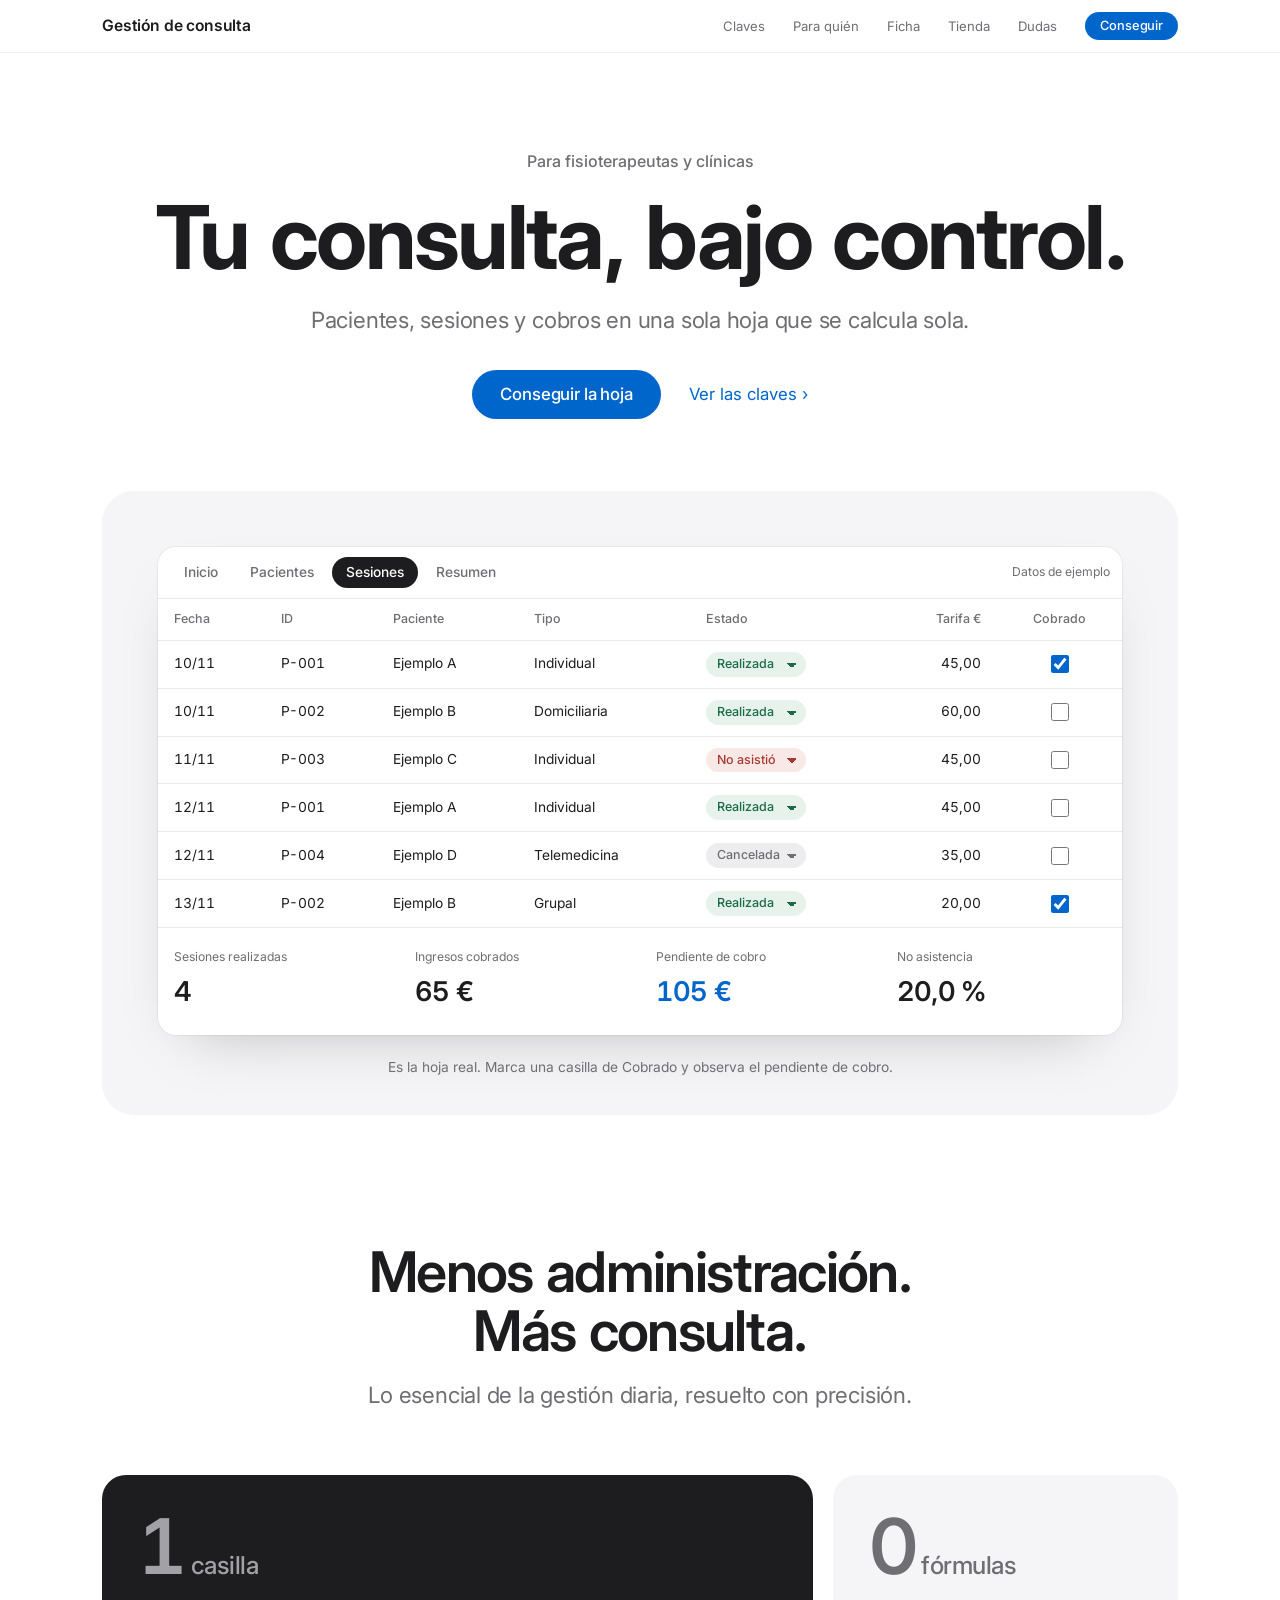
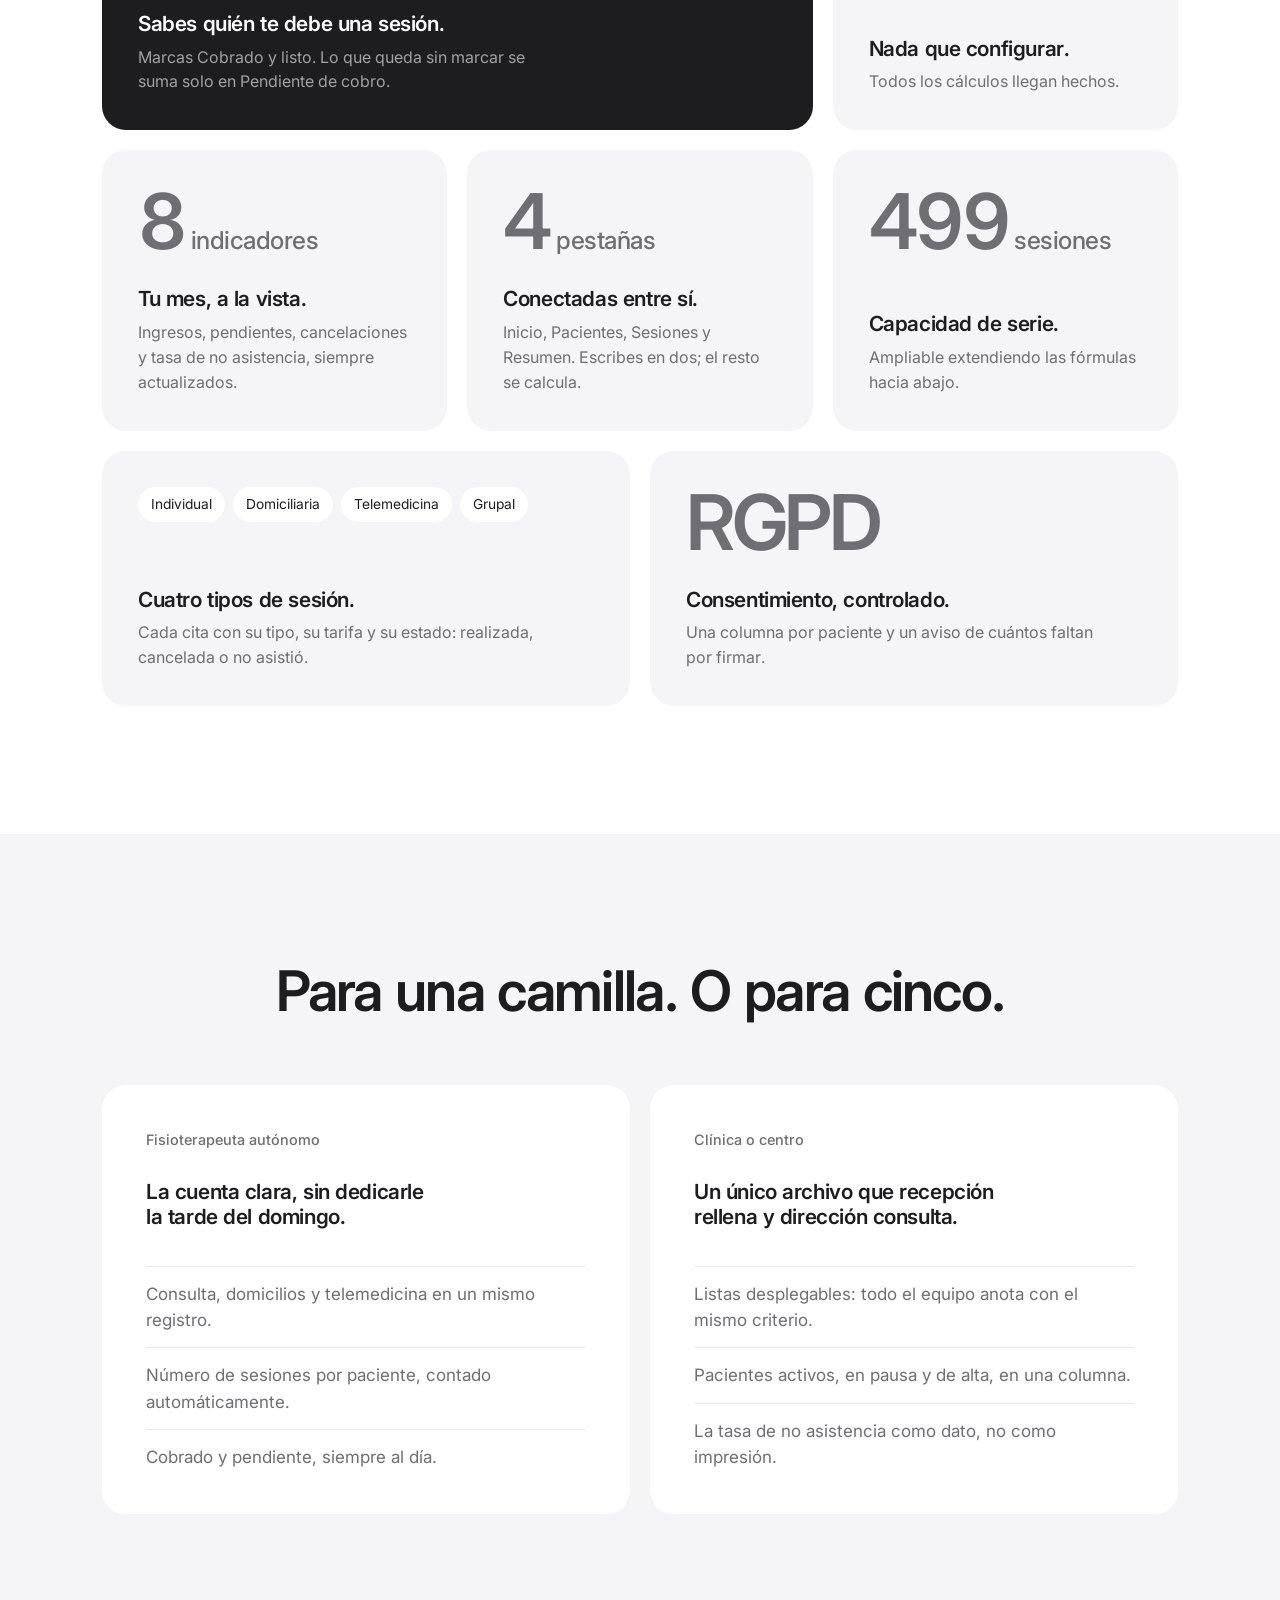
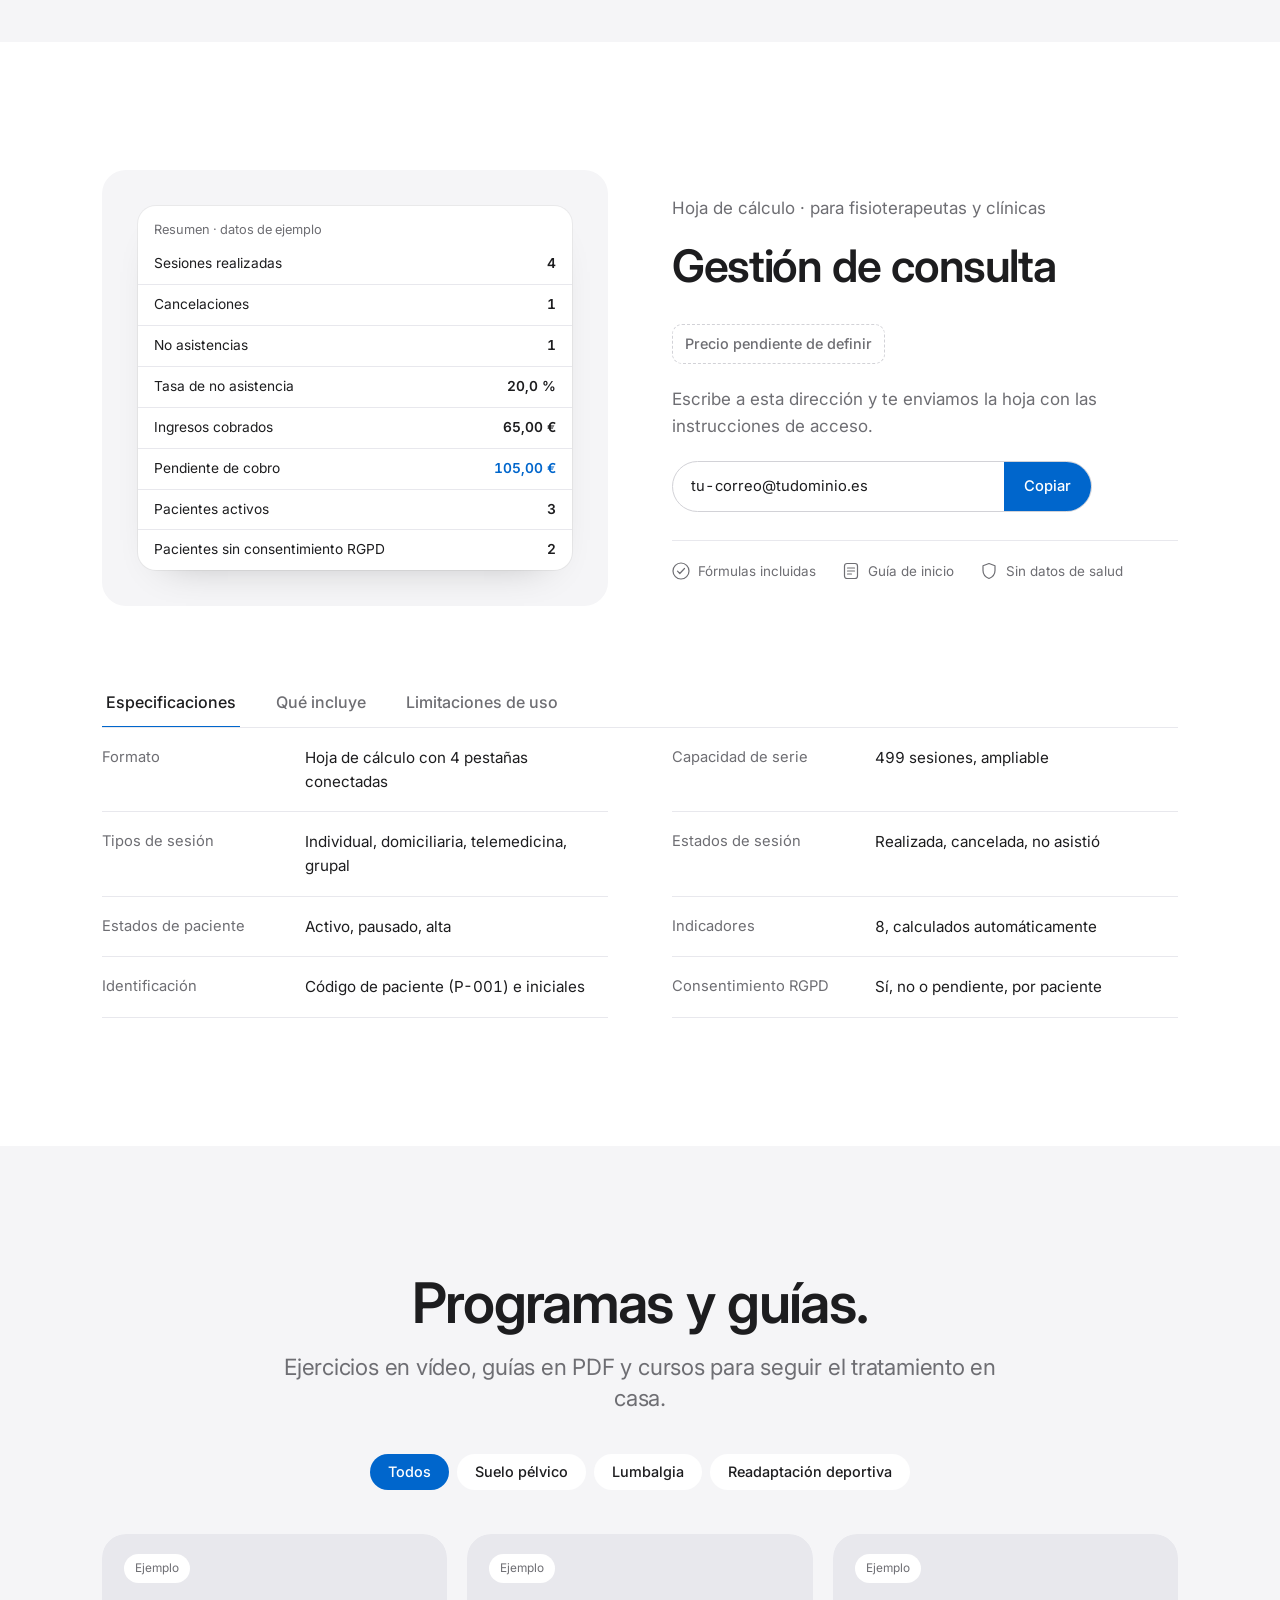
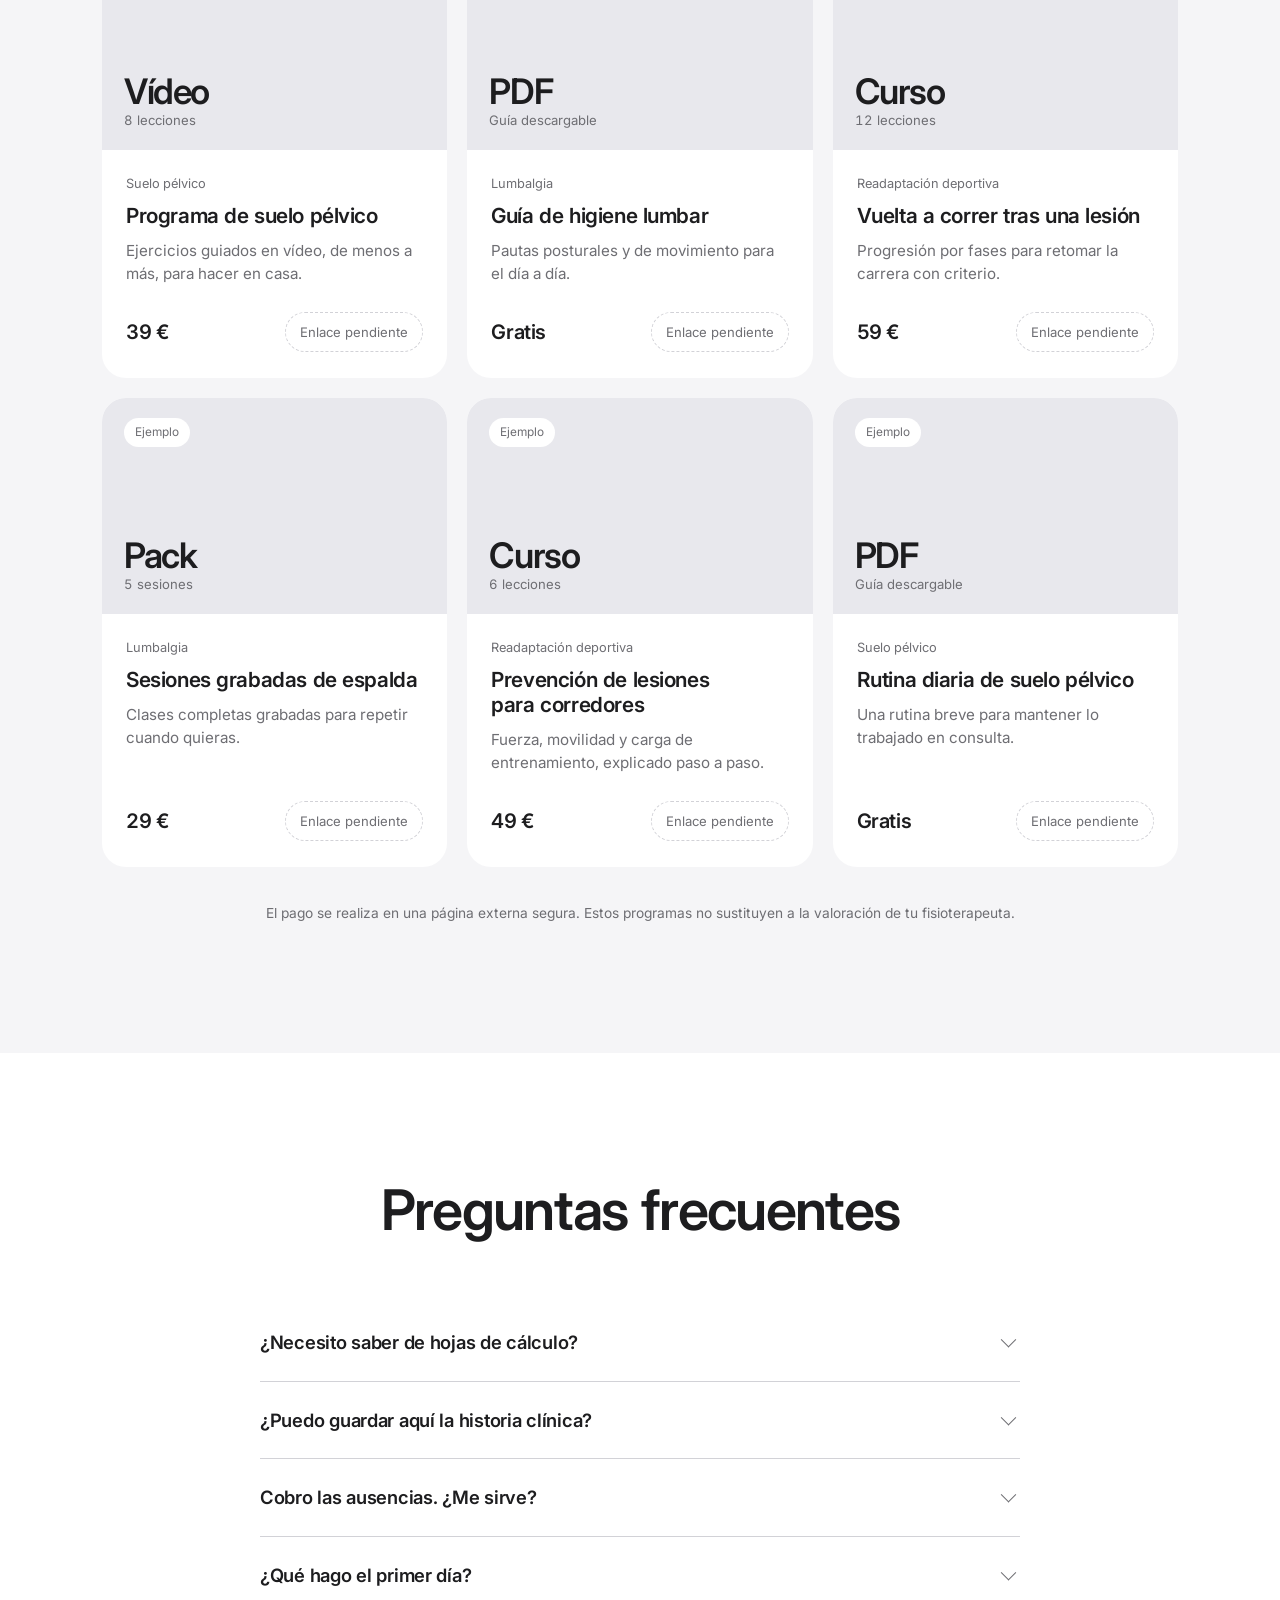
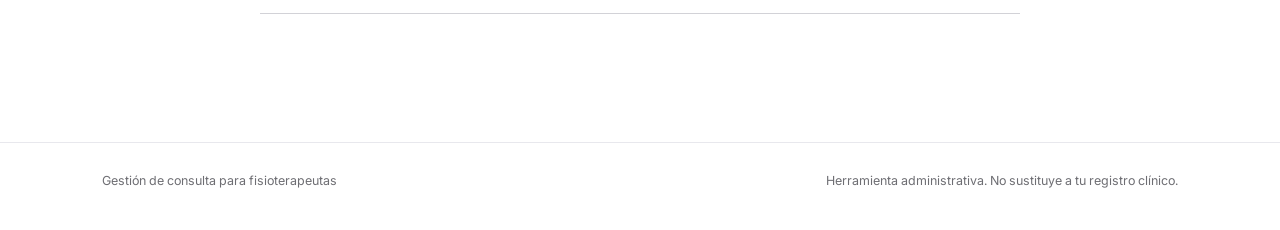
==== commit 20360ec5: "Add infoproduct storefront section to the landing page Co-Authored-By: Claude Fable 5.2 <noreply@ant" ====
--- a/consulta-fisio/index.html
+++ b/consulta-fisio/index.html
@@ -158,6 +158,27 @@
 .spec dd{margin:0;font-size:.95rem}
 @media (max-width:760px){.spec{grid-template-columns:minmax(0,1fr)}.spec div{grid-template-columns:minmax(0,1fr);gap:4px}}
 
+/* tienda */
+.filters{display:flex;flex-wrap:wrap;gap:8px;justify-content:center;margin:-24px 0 44px}
+.filters button{appearance:none;border:0;border-radius:999px;background:var(--white);color:var(--ink);font:500 .9rem/1 var(--font);padding:11px 18px;cursor:pointer;transition:background .4s var(--ease),color .4s var(--ease)}
+.filters button[aria-pressed="true"]{background:var(--accent);color:var(--on-accent)}
+.shop{display:grid;grid-template-columns:repeat(3,minmax(0,1fr));gap:20px}
+@media (max-width:900px){.shop{grid-template-columns:repeat(2,minmax(0,1fr))}}
+@media (max-width:600px){.shop{grid-template-columns:minmax(0,1fr)}}
+.prod{background:var(--white);border-radius:var(--r);overflow:hidden;display:flex;flex-direction:column;min-width:0;transition:transform .6s var(--ease)}
+.prod:hover{transform:scale(1.015)}
+.cover{aspect-ratio:16/10;max-width:100%;background:var(--hair-soft);display:flex;flex-direction:column;justify-content:space-between;padding:20px 22px;color:var(--muted);font-size:.82rem}
+.cover b{font-size:2.2rem;line-height:1;font-weight:600;letter-spacing:-.04em;color:var(--ink)}
+.cover .eg{align-self:flex-start;background:var(--white);border-radius:999px;padding:5px 11px;font-size:.74rem}
+.prod .body{padding:24px 24px 26px;display:flex;flex-direction:column;gap:10px;flex:1}
+.prod .cat{font-size:.8rem;color:var(--muted)}
+.prod p{color:var(--muted);font-size:.95rem}
+.prod .row{display:flex;align-items:center;justify-content:space-between;gap:12px;margin-top:auto;padding-top:16px}
+.prod .amt{font-size:1.25rem;font-weight:600;letter-spacing:-.02em}
+.prod .pill{padding:11px 18px;font-size:.9rem}
+.prod .pending{font-size:.82rem;color:var(--muted);border:1px dashed var(--hair);border-radius:999px;padding:9px 14px}
+.shopnote{text-align:center;font-size:.86rem;color:var(--muted);margin-top:36px}
+
 /* dudas */
 .faq{max-width:760px;margin:0 auto}
 details{border-bottom:1px solid var(--hair)}
@@ -179,6 +200,7 @@
       <a class="l" href="#claves">Claves</a>
       <a class="l" href="#para-quien">Para quién</a>
       <a class="l" href="#ficha">Ficha</a>
+      <a class="l" href="#tienda">Tienda</a>
       <a class="l" href="#dudas">Dudas</a>
       <a class="pill" href="#ficha">Conseguir</a>
     </nav>
@@ -371,7 +393,19 @@
   </div>
 </section>
 
-<section class="grey" id="dudas">
+<section class="grey" id="tienda">
+  <div class="wrap">
+    <div class="head">
+      <h2>Programas y guías.</h2>
+      <p class="sub">Ejercicios en vídeo, guías en PDF y cursos para seguir el tratamiento en casa.</p>
+    </div>
+    <div class="filters" id="filters" role="group" aria-label="Filtrar por categoría"></div>
+    <div class="shop" id="shop"></div>
+    <p class="shopnote">El pago se realiza en una página externa segura. Estos programas no sustituyen a la valoración de tu fisioterapeuta.</p>
+  </div>
+</section>
+
+<section id="dudas">
   <div class="wrap">
     <div class="head"><h2>Preguntas frecuentes</h2></div>
     <div class="faq">
@@ -395,6 +429,18 @@
 /* Sustituye estos dos valores por los reales. */
 var PRECIO = "";            // p. ej. "29 €"
 var EMAIL  = "";            // p. ej. "hola@tudominio.es"
+
+/* Tienda de infoproductos. Son EJEMPLOS: sustituye cada uno por tus productos reales.
+   precio: 0 = gratuito. enlace: URL de pago o descarga externa (Stripe Payment Link, Gumroad, etc.).
+   Pon ejemplo:false cuando el producto sea real, y desaparece la etiqueta "Ejemplo". */
+var PRODUCTOS = [
+  {titulo:"Programa de suelo pélvico", categoria:"Suelo pélvico", tipo:"Vídeo", detalle:"8 lecciones", precio:39, descripcion:"Ejercicios guiados en vídeo, de menos a más, para hacer en casa.", enlace:"", ejemplo:true},
+  {titulo:"Guía de higiene lumbar", categoria:"Lumbalgia", tipo:"PDF", detalle:"Guía descargable", precio:0, descripcion:"Pautas posturales y de movimiento para el día a día.", enlace:"", ejemplo:true},
+  {titulo:"Vuelta a correr tras una lesión", categoria:"Readaptación deportiva", tipo:"Curso", detalle:"12 lecciones", precio:59, descripcion:"Progresión por fases para retomar la carrera con criterio.", enlace:"", ejemplo:true},
+  {titulo:"Sesiones grabadas de espalda", categoria:"Lumbalgia", tipo:"Pack", detalle:"5 sesiones", precio:29, descripcion:"Clases completas grabadas para repetir cuando quieras.", enlace:"", ejemplo:true},
+  {titulo:"Prevención de lesiones para corredores", categoria:"Readaptación deportiva", tipo:"Curso", detalle:"6 lecciones", precio:49, descripcion:"Fuerza, movilidad y carga de entrenamiento, explicado paso a paso.", enlace:"", ejemplo:true},
+  {titulo:"Rutina diaria de suelo pélvico", categoria:"Suelo pélvico", tipo:"PDF", detalle:"Guía descargable", precio:0, descripcion:"Una rutina breve para mantener lo trabajado en consulta.", enlace:"", ejemplo:true}
+];
 
 (function(){
   var $=function(id){return document.getElementById(id)};
@@ -460,6 +506,21 @@
     })});
   });
 
+  var esc=function(s){return String(s).replace(/[&<>"]/g,function(c){return {'&':'&amp;','<':'&lt;','>':'&gt;','"':'&quot;'}[c]})};
+  var cats=['Todos'];PRODUCTOS.forEach(function(p){if(cats.indexOf(p.categoria)<0)cats.push(p.categoria)});
+  var actual='Todos';
+  function tienda(){
+    $('filters').innerHTML=cats.map(function(c,i){return '<button type="button" id="filtro-'+i+'" aria-pressed="'+(c===actual)+'">'+esc(c)+'</button>'}).join('');
+    $('shop').innerHTML=PRODUCTOS.filter(function(p){return actual==='Todos'||p.categoria===actual}).map(function(p){
+      var gratis=!p.precio, ok=/^https:\/\//.test(p.enlace||'');
+      var cta=ok?'<a class="pill" href="'+esc(p.enlace)+'" target="_blank" rel="noopener">'+(gratis?'Descargar':'Comprar')+'</a>':'<span class="pending">Enlace pendiente</span>';
+      return '<article class="prod"><div class="cover">'+(p.ejemplo?'<span class="eg">Ejemplo</span>':'<span></span>')+'<div><b>'+esc(p.tipo)+'</b><br>'+esc(p.detalle)+'</div></div>'+
+        '<div class="body"><span class="cat">'+esc(p.categoria)+'</span><h3>'+esc(p.titulo)+'</h3><p>'+esc(p.descripcion)+'</p>'+
+        '<div class="row"><span class="amt">'+(gratis?'Gratis':p.precio+' €')+'</span>'+cta+'</div></div></article>'}).join('');
+  }
+  $('filters').addEventListener('click',function(e){var b=e.target.closest('button');if(!b)return;actual=b.textContent;tienda();});
+  tienda();
+
   $('copy').addEventListener('click',function(){
     var out=$('email'),b=this;
     function sel(){var s=getSelection(),g=document.createRange();g.selectNodeContents(out);s.removeAllRanges();s.addRange(g);}
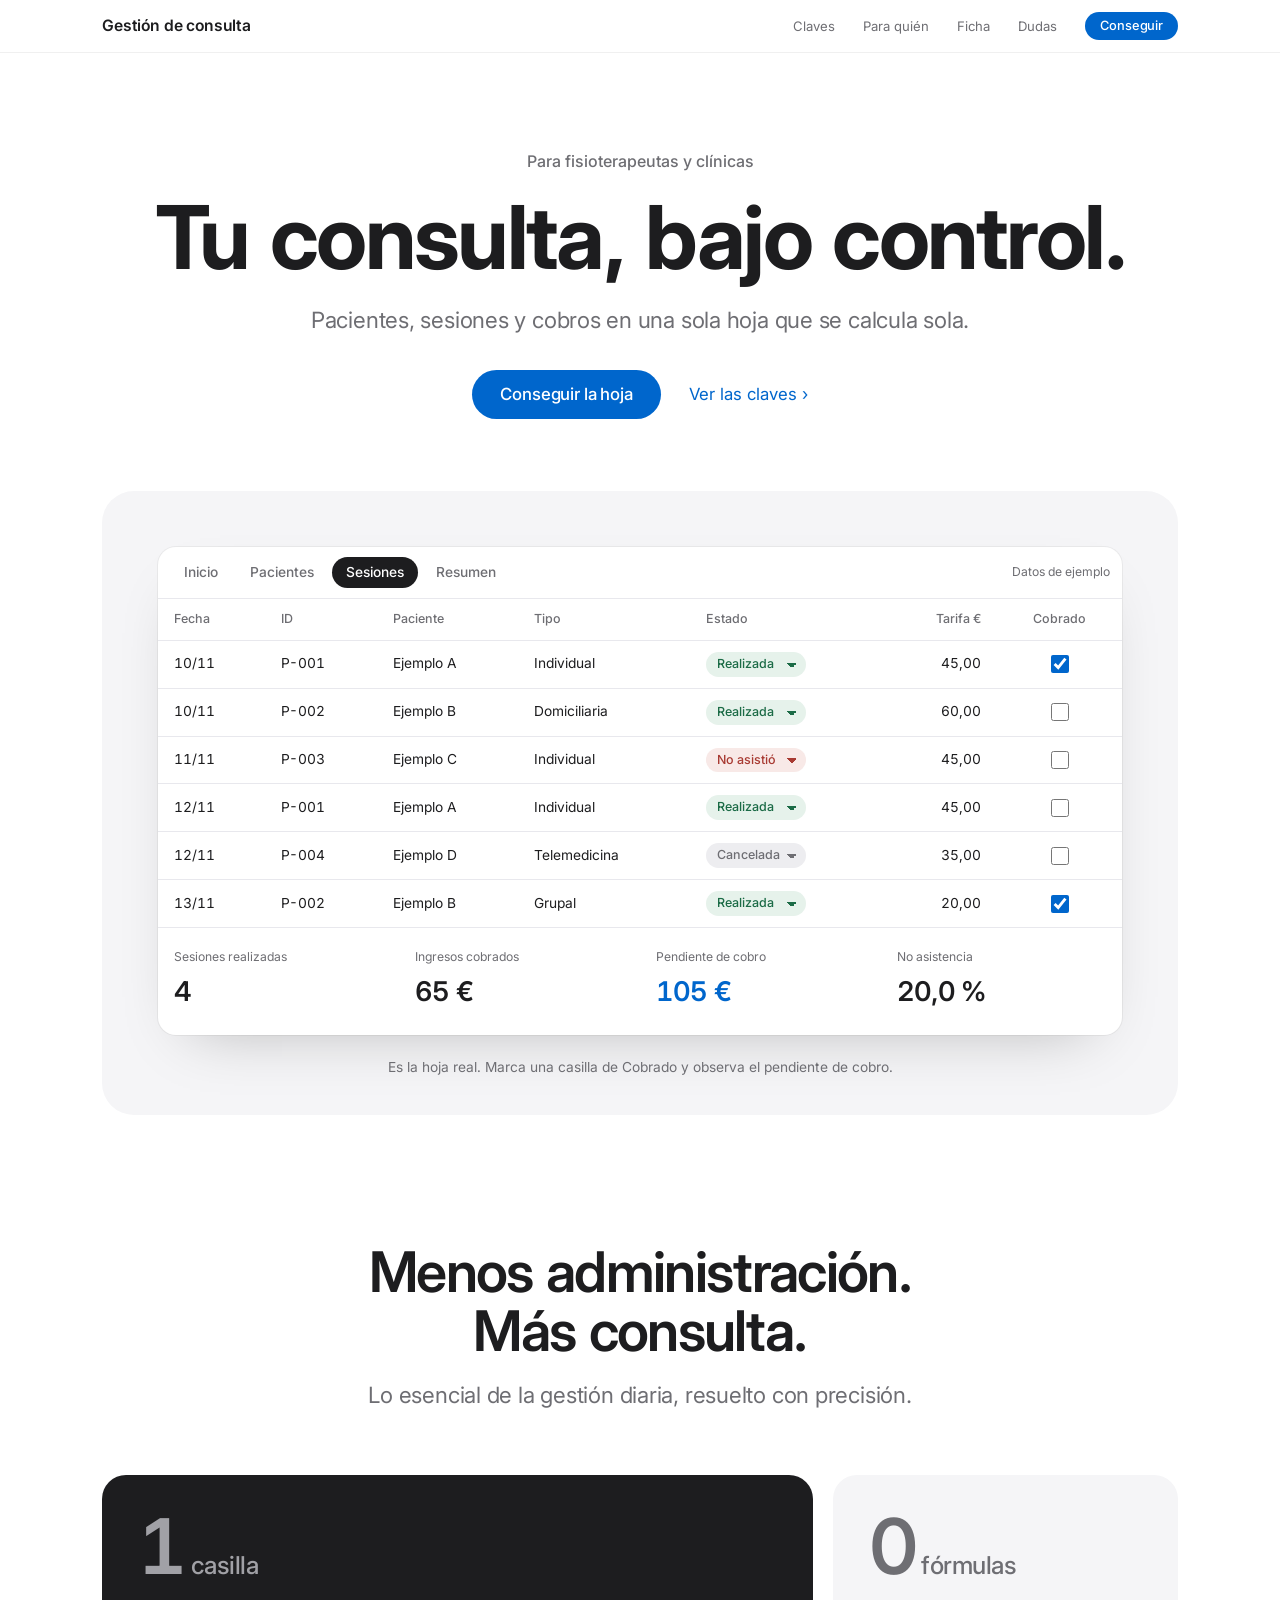
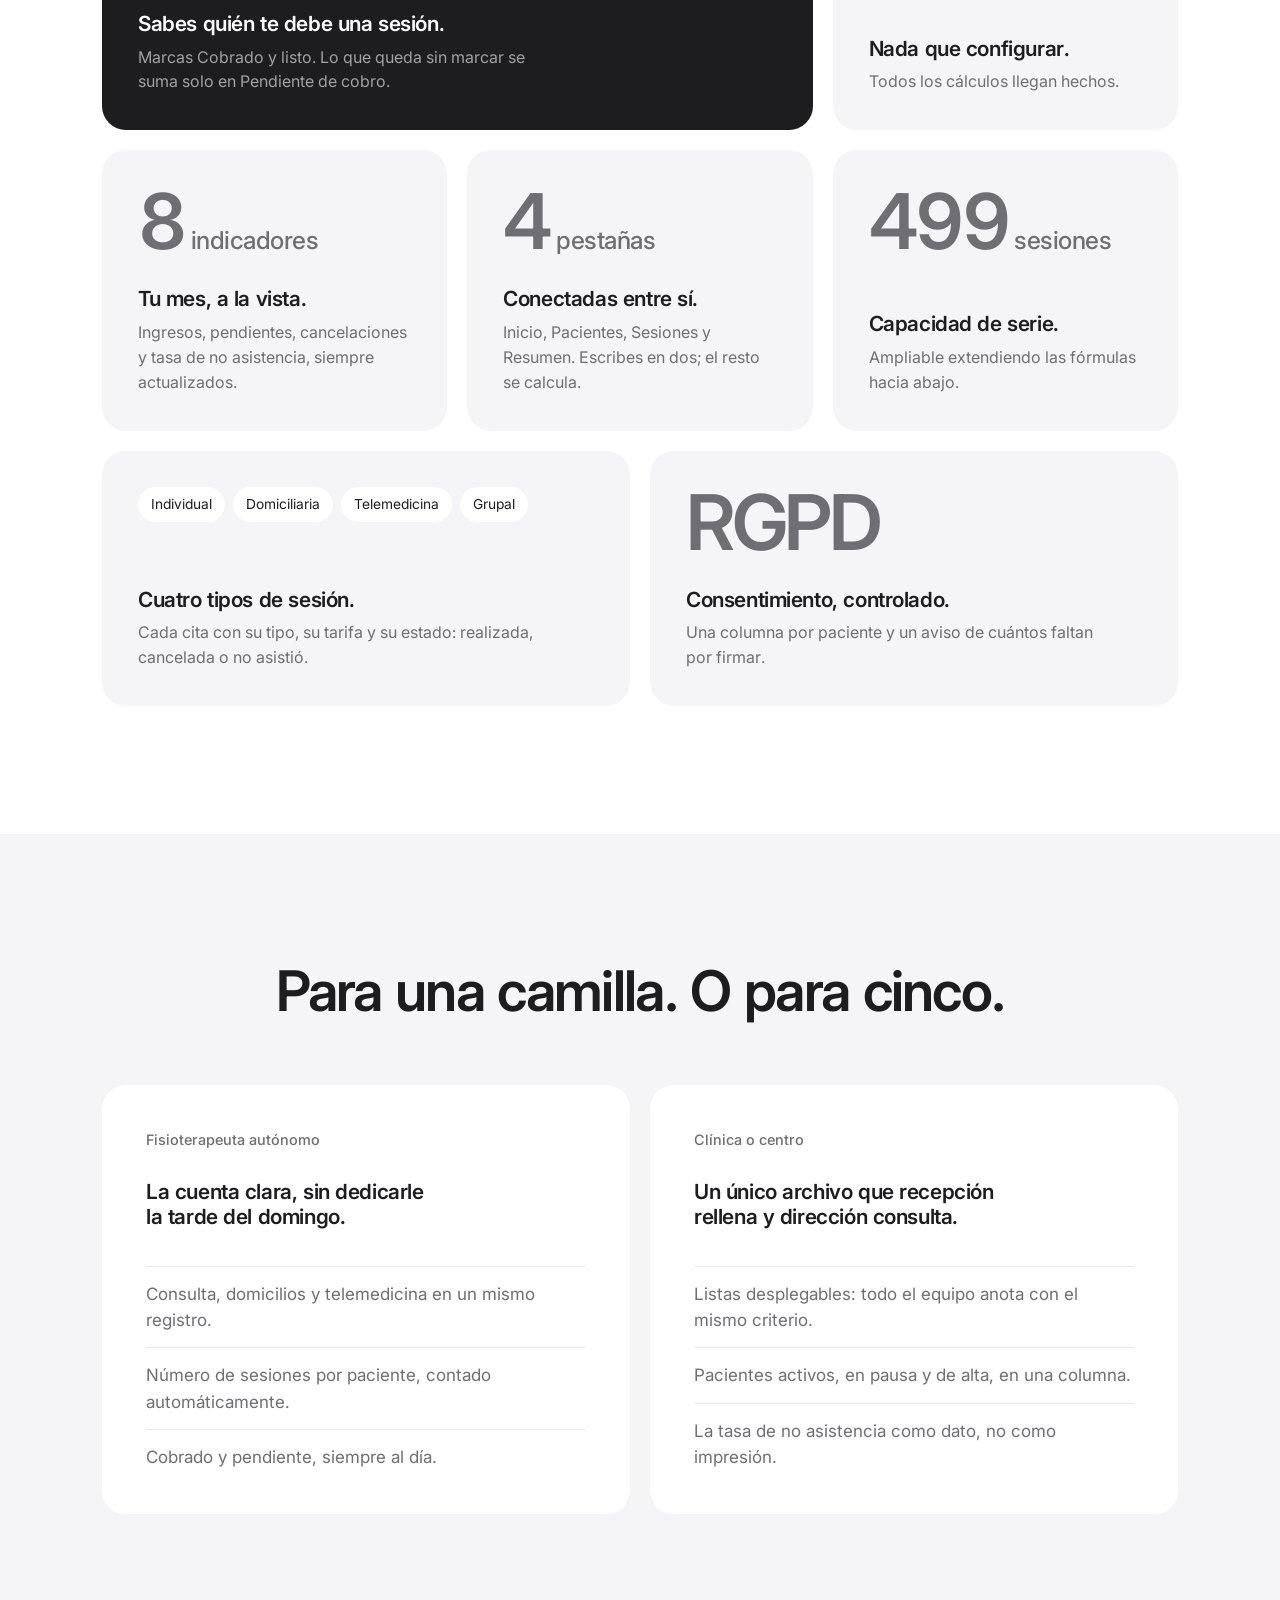
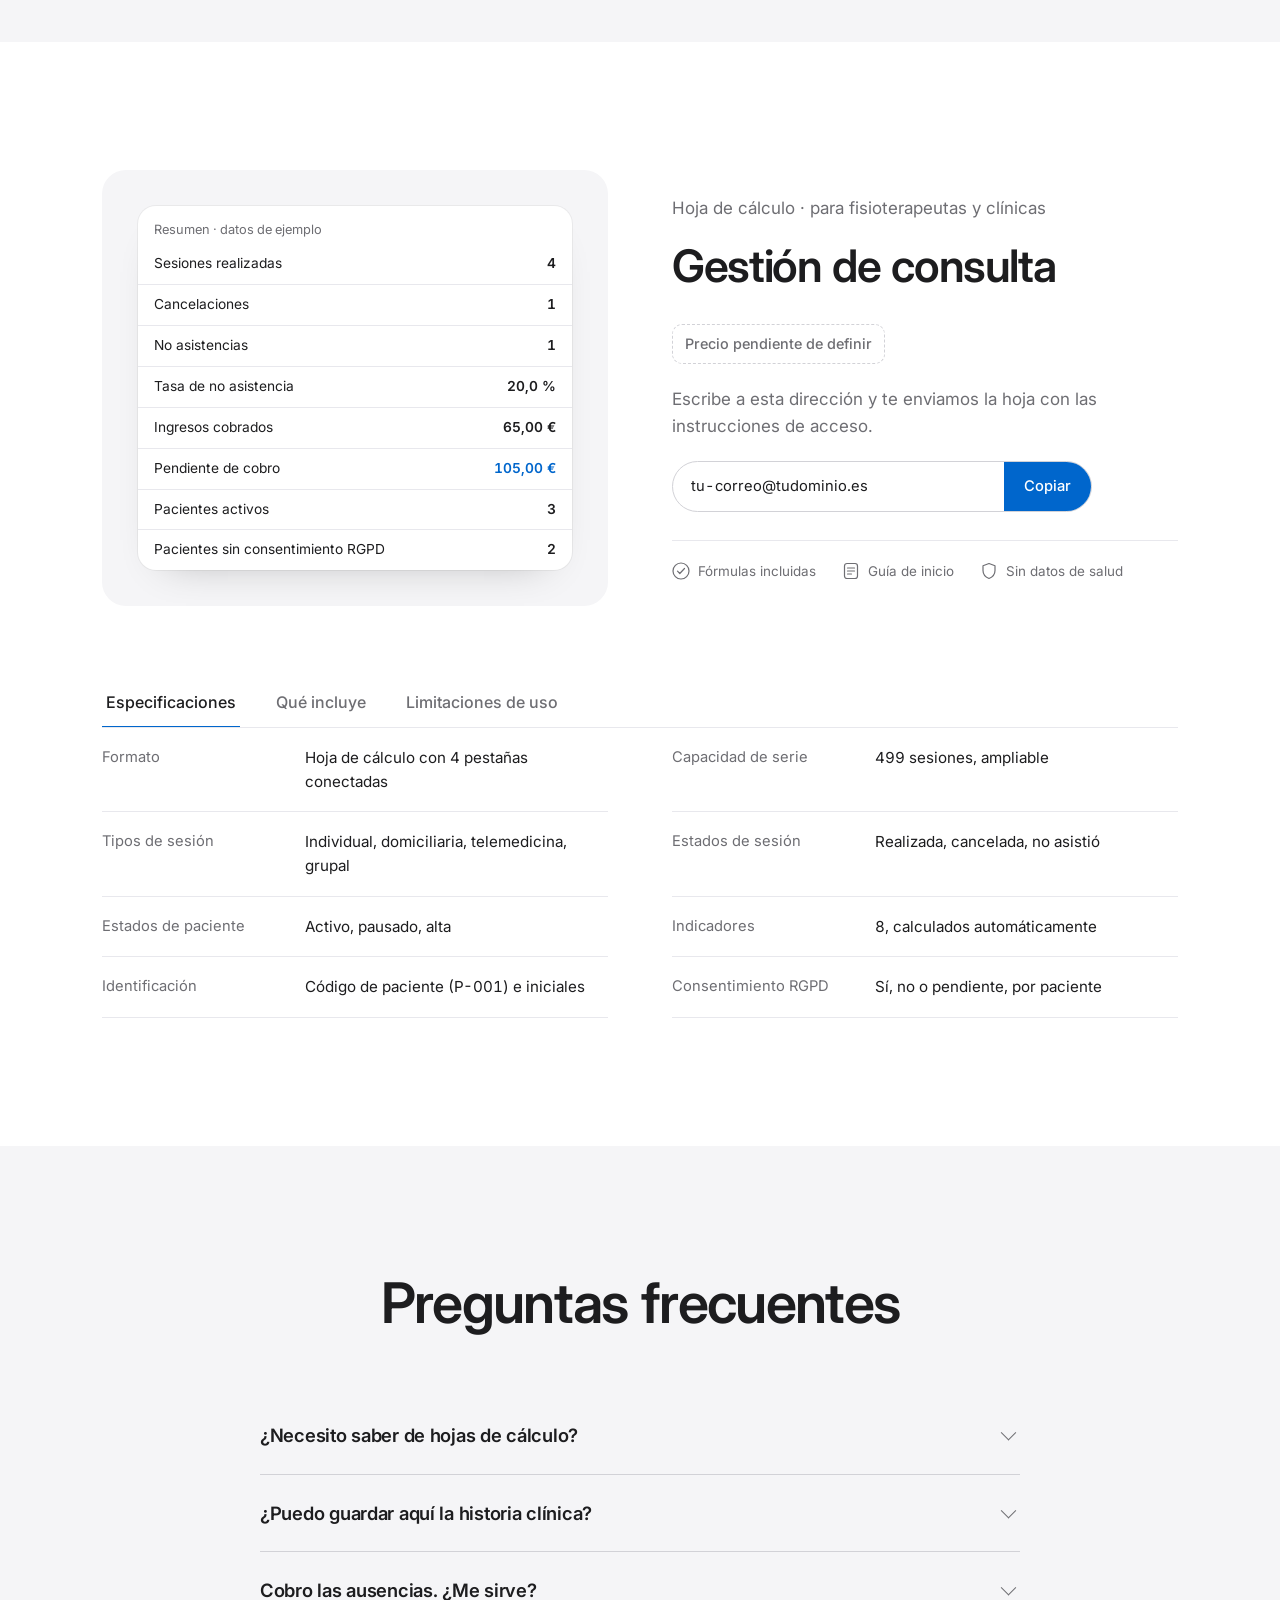
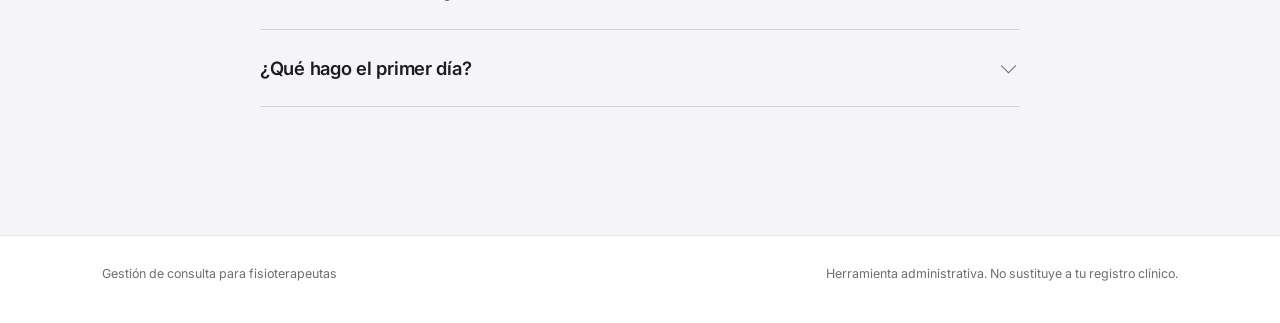
==== commit a641a007: "Remove patient-facing shop from the landing page; add multi-clinic migration (not yet applied) Co-Au" ====
--- a/consulta-fisio/index.html
+++ b/consulta-fisio/index.html
@@ -158,27 +158,6 @@
 .spec dd{margin:0;font-size:.95rem}
 @media (max-width:760px){.spec{grid-template-columns:minmax(0,1fr)}.spec div{grid-template-columns:minmax(0,1fr);gap:4px}}
 
-/* tienda */
-.filters{display:flex;flex-wrap:wrap;gap:8px;justify-content:center;margin:-24px 0 44px}
-.filters button{appearance:none;border:0;border-radius:999px;background:var(--white);color:var(--ink);font:500 .9rem/1 var(--font);padding:11px 18px;cursor:pointer;transition:background .4s var(--ease),color .4s var(--ease)}
-.filters button[aria-pressed="true"]{background:var(--accent);color:var(--on-accent)}
-.shop{display:grid;grid-template-columns:repeat(3,minmax(0,1fr));gap:20px}
-@media (max-width:900px){.shop{grid-template-columns:repeat(2,minmax(0,1fr))}}
-@media (max-width:600px){.shop{grid-template-columns:minmax(0,1fr)}}
-.prod{background:var(--white);border-radius:var(--r);overflow:hidden;display:flex;flex-direction:column;min-width:0;transition:transform .6s var(--ease)}
-.prod:hover{transform:scale(1.015)}
-.cover{aspect-ratio:16/10;max-width:100%;background:var(--hair-soft);display:flex;flex-direction:column;justify-content:space-between;padding:20px 22px;color:var(--muted);font-size:.82rem}
-.cover b{font-size:2.2rem;line-height:1;font-weight:600;letter-spacing:-.04em;color:var(--ink)}
-.cover .eg{align-self:flex-start;background:var(--white);border-radius:999px;padding:5px 11px;font-size:.74rem}
-.prod .body{padding:24px 24px 26px;display:flex;flex-direction:column;gap:10px;flex:1}
-.prod .cat{font-size:.8rem;color:var(--muted)}
-.prod p{color:var(--muted);font-size:.95rem}
-.prod .row{display:flex;align-items:center;justify-content:space-between;gap:12px;margin-top:auto;padding-top:16px}
-.prod .amt{font-size:1.25rem;font-weight:600;letter-spacing:-.02em}
-.prod .pill{padding:11px 18px;font-size:.9rem}
-.prod .pending{font-size:.82rem;color:var(--muted);border:1px dashed var(--hair);border-radius:999px;padding:9px 14px}
-.shopnote{text-align:center;font-size:.86rem;color:var(--muted);margin-top:36px}
-
 /* dudas */
 .faq{max-width:760px;margin:0 auto}
 details{border-bottom:1px solid var(--hair)}
@@ -200,7 +179,6 @@
       <a class="l" href="#claves">Claves</a>
       <a class="l" href="#para-quien">Para quién</a>
       <a class="l" href="#ficha">Ficha</a>
-      <a class="l" href="#tienda">Tienda</a>
       <a class="l" href="#dudas">Dudas</a>
       <a class="pill" href="#ficha">Conseguir</a>
     </nav>
@@ -393,19 +371,7 @@
   </div>
 </section>
 
-<section class="grey" id="tienda">
-  <div class="wrap">
-    <div class="head">
-      <h2>Programas y guías.</h2>
-      <p class="sub">Ejercicios en vídeo, guías en PDF y cursos para seguir el tratamiento en casa.</p>
-    </div>
-    <div class="filters" id="filters" role="group" aria-label="Filtrar por categoría"></div>
-    <div class="shop" id="shop"></div>
-    <p class="shopnote">El pago se realiza en una página externa segura. Estos programas no sustituyen a la valoración de tu fisioterapeuta.</p>
-  </div>
-</section>
-
-<section id="dudas">
+<section class="grey" id="dudas">
   <div class="wrap">
     <div class="head"><h2>Preguntas frecuentes</h2></div>
     <div class="faq">
@@ -430,17 +396,6 @@
 var PRECIO = "";            // p. ej. "29 €"
 var EMAIL  = "";            // p. ej. "hola@tudominio.es"
 
-/* Tienda de infoproductos. Son EJEMPLOS: sustituye cada uno por tus productos reales.
-   precio: 0 = gratuito. enlace: URL de pago o descarga externa (Stripe Payment Link, Gumroad, etc.).
-   Pon ejemplo:false cuando el producto sea real, y desaparece la etiqueta "Ejemplo". */
-var PRODUCTOS = [
-  {titulo:"Programa de suelo pélvico", categoria:"Suelo pélvico", tipo:"Vídeo", detalle:"8 lecciones", precio:39, descripcion:"Ejercicios guiados en vídeo, de menos a más, para hacer en casa.", enlace:"", ejemplo:true},
-  {titulo:"Guía de higiene lumbar", categoria:"Lumbalgia", tipo:"PDF", detalle:"Guía descargable", precio:0, descripcion:"Pautas posturales y de movimiento para el día a día.", enlace:"", ejemplo:true},
-  {titulo:"Vuelta a correr tras una lesión", categoria:"Readaptación deportiva", tipo:"Curso", detalle:"12 lecciones", precio:59, descripcion:"Progresión por fases para retomar la carrera con criterio.", enlace:"", ejemplo:true},
-  {titulo:"Sesiones grabadas de espalda", categoria:"Lumbalgia", tipo:"Pack", detalle:"5 sesiones", precio:29, descripcion:"Clases completas grabadas para repetir cuando quieras.", enlace:"", ejemplo:true},
-  {titulo:"Prevención de lesiones para corredores", categoria:"Readaptación deportiva", tipo:"Curso", detalle:"6 lecciones", precio:49, descripcion:"Fuerza, movilidad y carga de entrenamiento, explicado paso a paso.", enlace:"", ejemplo:true},
-  {titulo:"Rutina diaria de suelo pélvico", categoria:"Suelo pélvico", tipo:"PDF", detalle:"Guía descargable", precio:0, descripcion:"Una rutina breve para mantener lo trabajado en consulta.", enlace:"", ejemplo:true}
-];
 
 (function(){
   var $=function(id){return document.getElementById(id)};
@@ -506,21 +461,6 @@
     })});
   });
 
-  var esc=function(s){return String(s).replace(/[&<>"]/g,function(c){return {'&':'&amp;','<':'&lt;','>':'&gt;','"':'&quot;'}[c]})};
-  var cats=['Todos'];PRODUCTOS.forEach(function(p){if(cats.indexOf(p.categoria)<0)cats.push(p.categoria)});
-  var actual='Todos';
-  function tienda(){
-    $('filters').innerHTML=cats.map(function(c,i){return '<button type="button" id="filtro-'+i+'" aria-pressed="'+(c===actual)+'">'+esc(c)+'</button>'}).join('');
-    $('shop').innerHTML=PRODUCTOS.filter(function(p){return actual==='Todos'||p.categoria===actual}).map(function(p){
-      var gratis=!p.precio, ok=/^https:\/\//.test(p.enlace||'');
-      var cta=ok?'<a class="pill" href="'+esc(p.enlace)+'" target="_blank" rel="noopener">'+(gratis?'Descargar':'Comprar')+'</a>':'<span class="pending">Enlace pendiente</span>';
-      return '<article class="prod"><div class="cover">'+(p.ejemplo?'<span class="eg">Ejemplo</span>':'<span></span>')+'<div><b>'+esc(p.tipo)+'</b><br>'+esc(p.detalle)+'</div></div>'+
-        '<div class="body"><span class="cat">'+esc(p.categoria)+'</span><h3>'+esc(p.titulo)+'</h3><p>'+esc(p.descripcion)+'</p>'+
-        '<div class="row"><span class="amt">'+(gratis?'Gratis':p.precio+' €')+'</span>'+cta+'</div></div></article>'}).join('');
-  }
-  $('filters').addEventListener('click',function(e){var b=e.target.closest('button');if(!b)return;actual=b.textContent;tienda();});
-  tienda();
-
   $('copy').addEventListener('click',function(){
     var out=$('email'),b=this;
     function sel(){var s=getSelection(),g=document.createRange();g.selectNodeContents(out);s.removeAllRanges();s.addRange(g);}
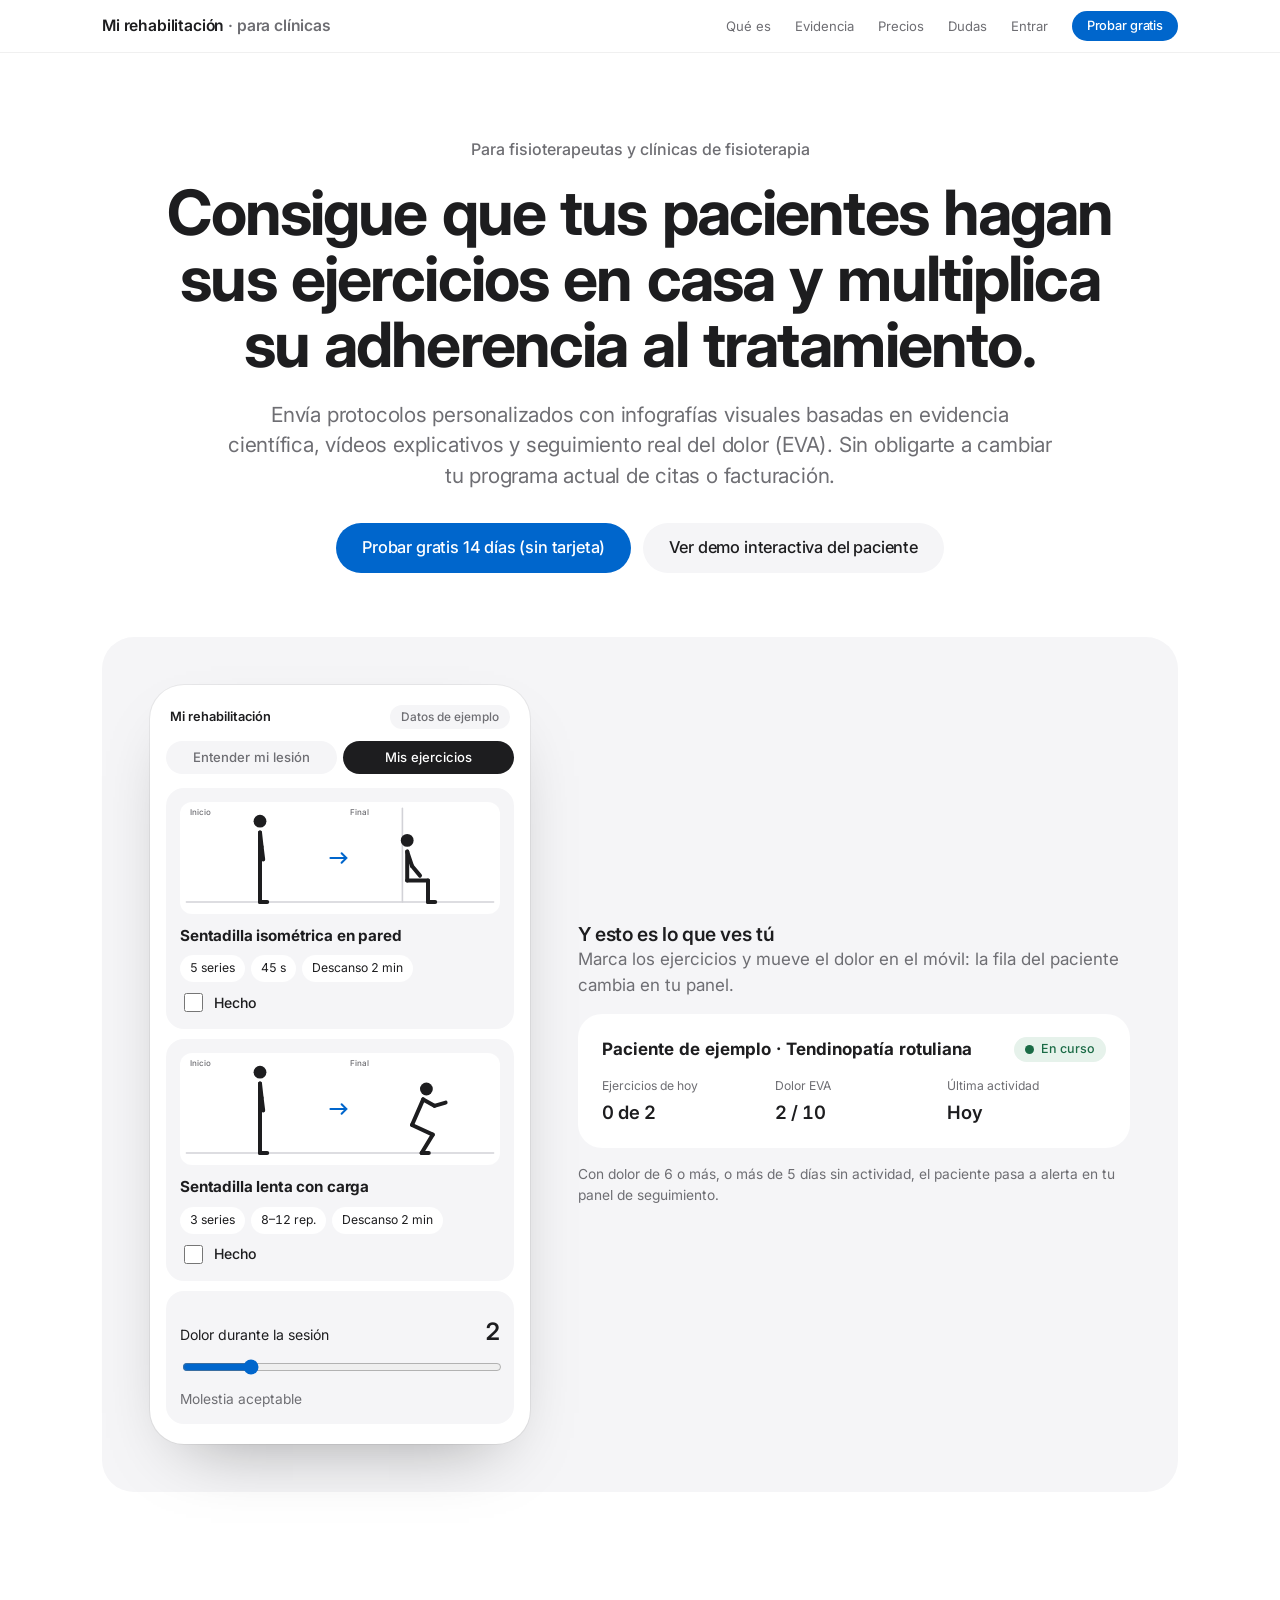
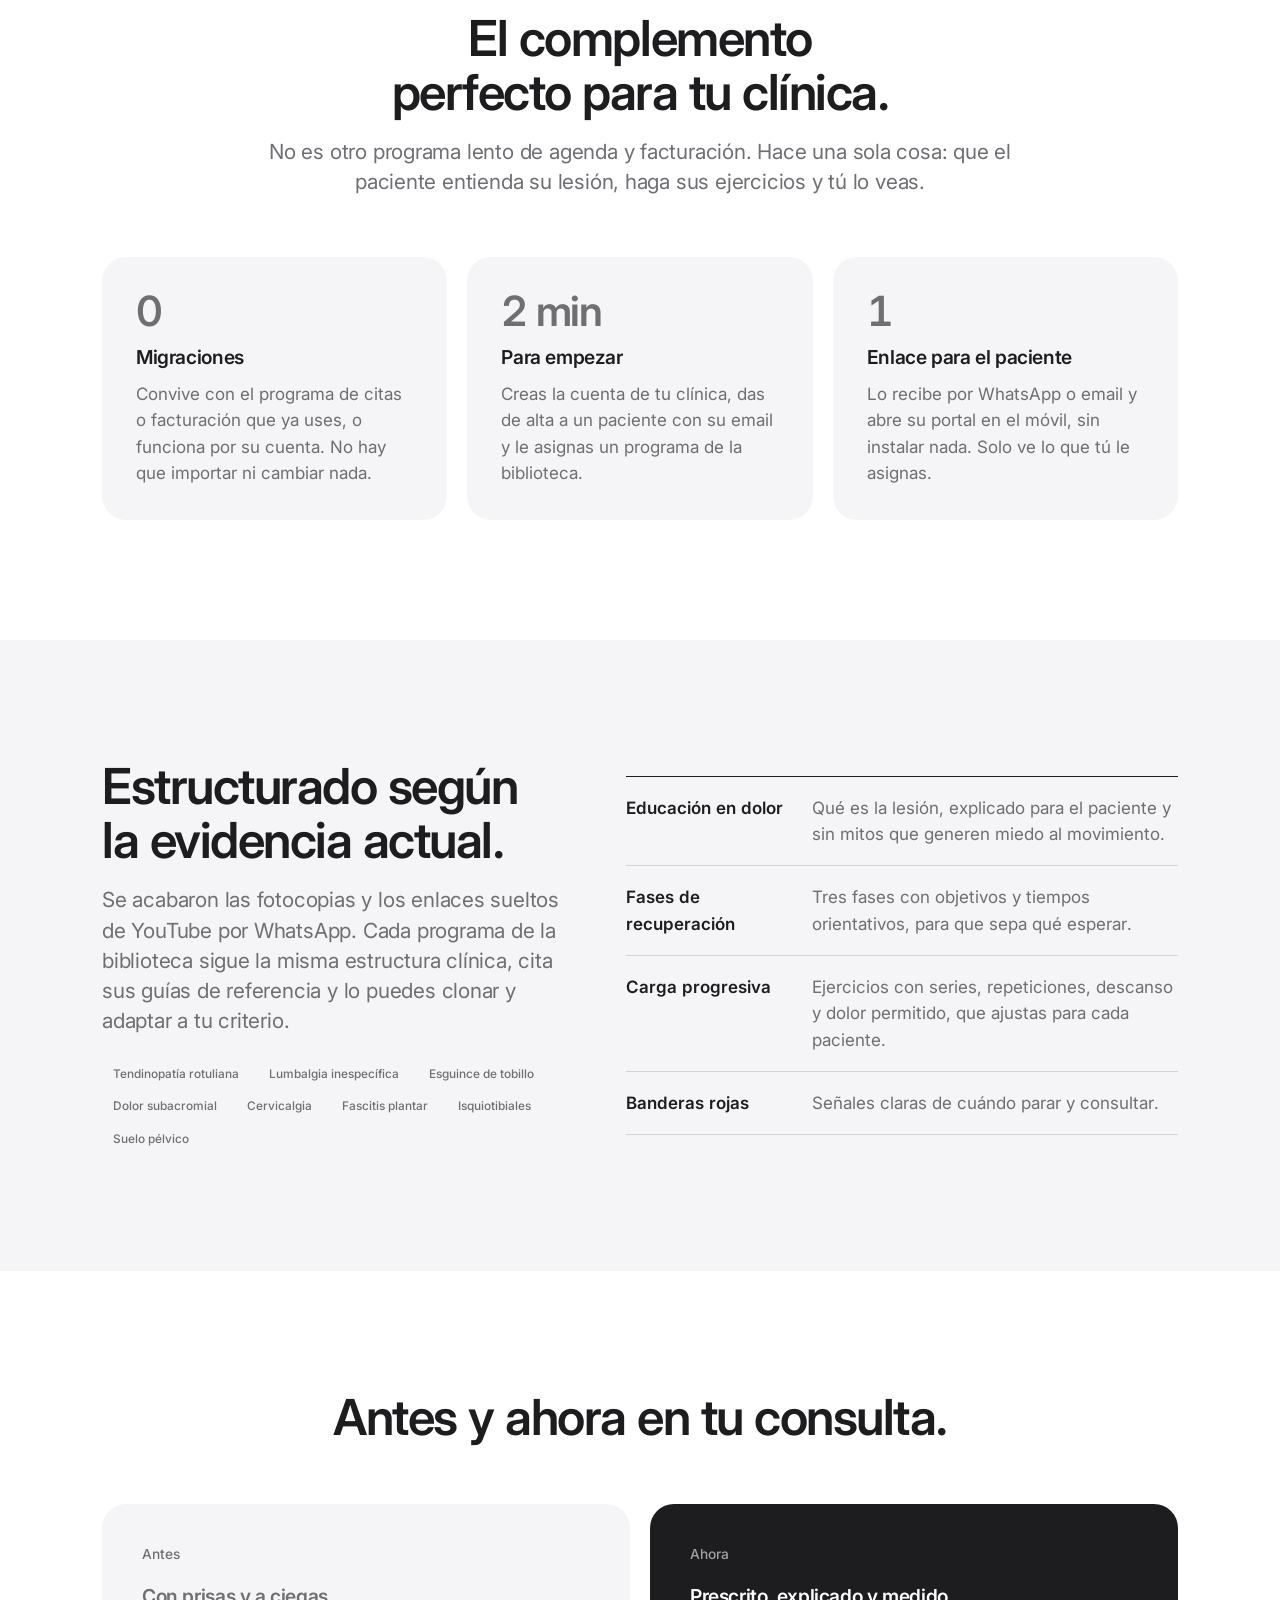
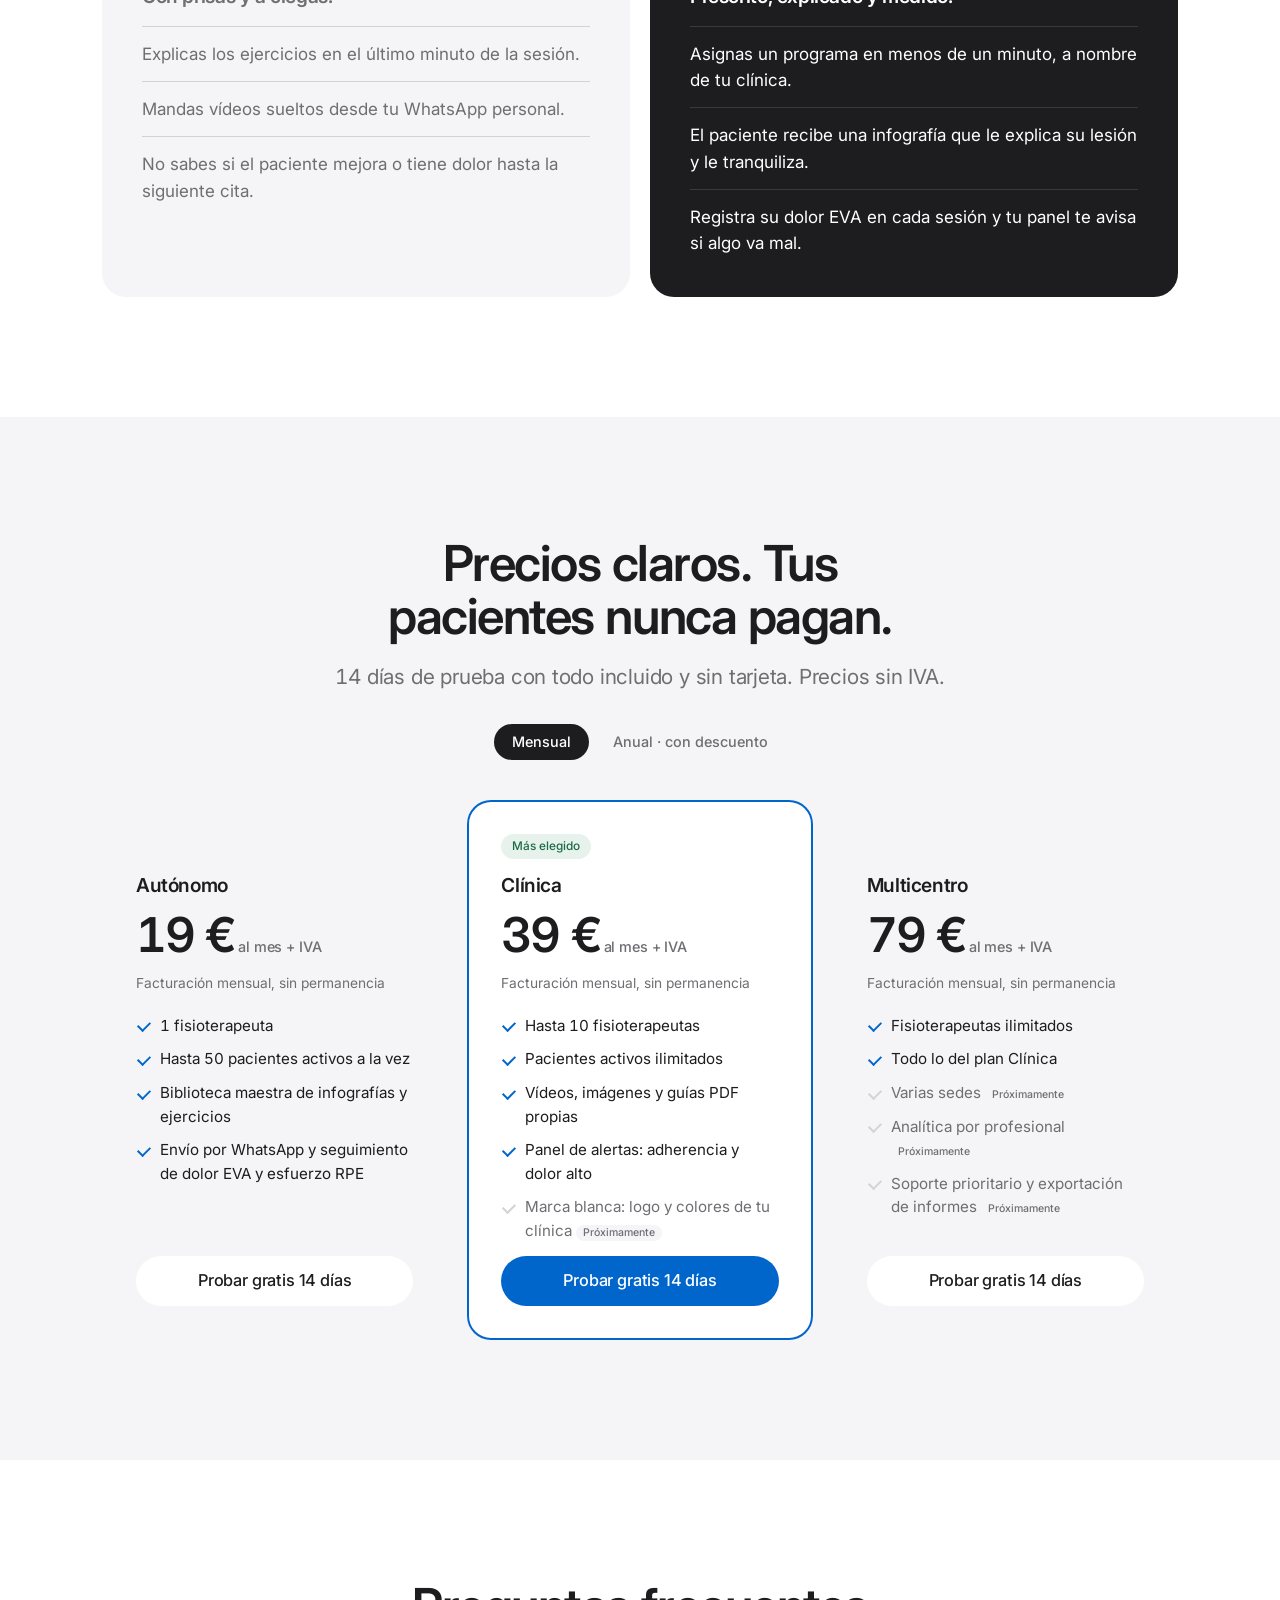
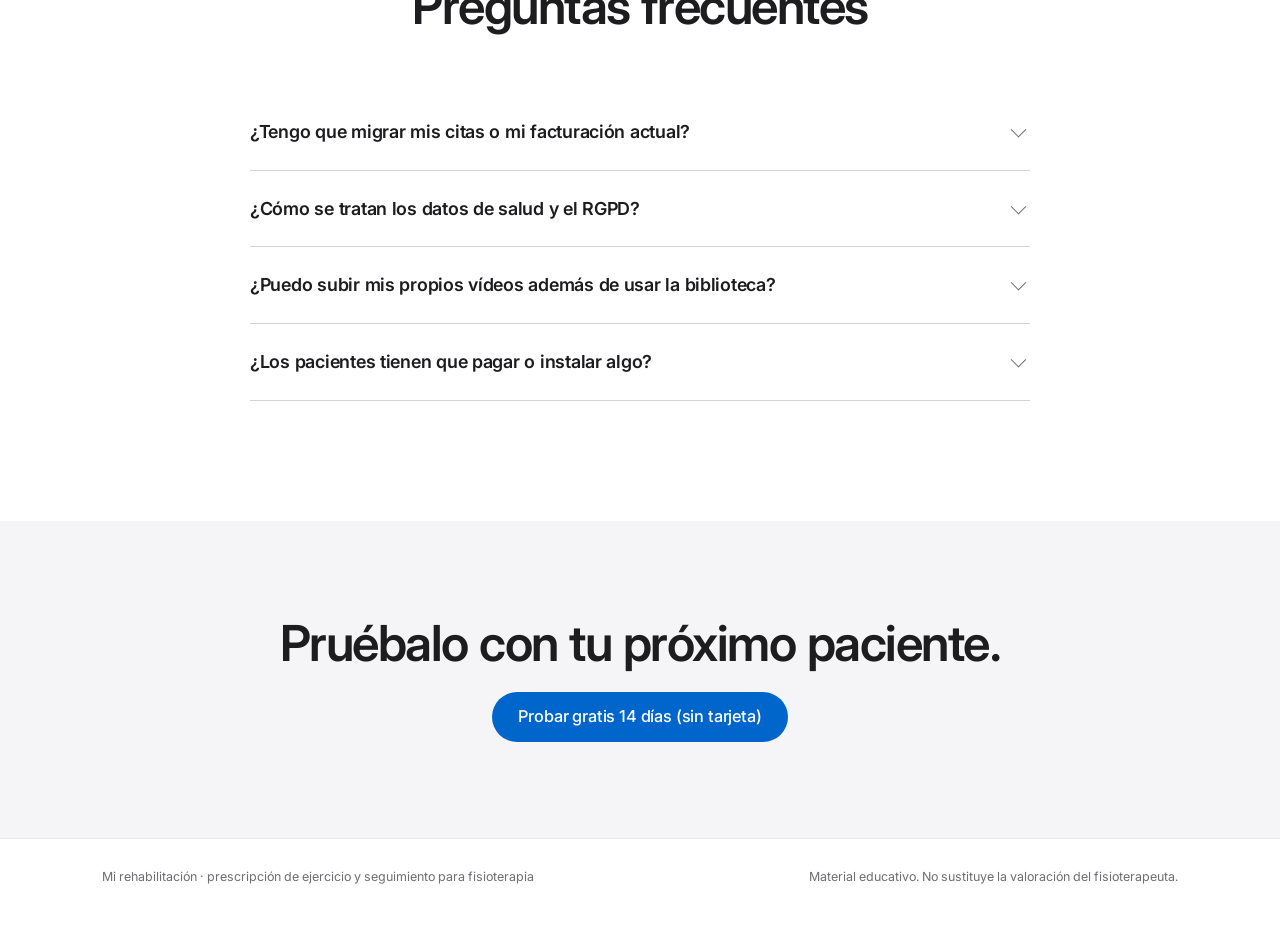
==== commit 799249ab: "New B2B landing page, updated plan prices and patient consent on first access Co-Authored-By: Claude" ====
--- a/consulta-fisio/index.html
+++ b/consulta-fisio/index.html
@@ -3,18 +3,18 @@
 <head>
 <meta charset="utf-8">
 <meta name="viewport" content="width=device-width,initial-scale=1,viewport-fit=cover">
-<title>Gestión de consulta fisio</title>
+<title>Mi rehabilitación para clínicas</title>
 <meta name="claude:viewport-fit-sides" content="cover">
-<meta name="description" content="Hoja de gestión para fisioterapeutas y clínicas: pacientes, sesiones, cobros y resumen de la consulta, calculado solo.">
+<meta name="description" content="Prescripción de ejercicio, infografías educativas y seguimiento del dolor para clínicas de fisioterapia. Convive con tu programa de citas.">
 <link rel="stylesheet" href="https://fonts.googleapis.com/css2?family=Inter:wght@400;500;600;700&display=swap">
 <style>
-/* Layout: lujo clínico limpio. Hero centrado con la hoja como "foto de producto"; bandas blanco / gris #F5F5F7 sin bordes duros;
-   bento de datos clave; ficha de producto con pestañas. Aspecto único en claro, por decisión de diseño. */
+/* Layout: lujo clínico limpio, el mismo sistema que la aplicación. Hero centrado; la demo (móvil del paciente + panel del fisio)
+   es la "foto de producto"; bandas blanco / gris sin bordes duros. Aspecto único en claro, por decisión de diseño. */
 :root{
   color-scheme:light;
   --white:#FFFFFF; --grey:#F5F5F7; --ink:#1D1D1F; --muted:#6E6E73; --hair:#D2D2D7; --hair-soft:#E8E8ED;
-  --accent:#0066CC; --accent-press:#0055AD; --on-accent:#FFFFFF;
-  --ok:#1B6B46; --ok-bg:#E6F2EB; --off:#6E6E73; --off-bg:#EDEDF0; --bad:#A83A32; --bad-bg:#F8E9E7; --warn:#7A5B12; --warn-bg:#F6EFD9;
+  --accent:#0066CC; --accent-press:#0055AD; --on-accent:#FFFFFF; --tint:#E3EEFA;
+  --ok:#1B6B46; --ok-bg:#E6F2EB; --bad:#A83A32; --bad-bg:#F8E9E7; --warn:#7A5B12; --warn-bg:#F6EFD9;
   --font:"Inter",-apple-system,BlinkMacSystemFont,"Helvetica Neue","Segoe UI",Arial,sans-serif;
   --ease:cubic-bezier(0.16,1,0.3,1);
   --r:24px;
@@ -26,147 +26,127 @@
 .wrap{max-width:1120px;margin:0 auto;padding-left:max(22px,env(safe-area-inset-left,0px));padding-right:max(22px,env(safe-area-inset-right,0px))}
 h1,h2,h3,p{margin:0}
 h1,h2,h3{text-wrap:balance}
-h1{font-size:clamp(2.7rem,7.2vw,5.5rem);line-height:1.03;letter-spacing:-.03em;font-weight:700}
-h2{font-size:clamp(2rem,4.6vw,3.5rem);line-height:1.06;letter-spacing:-.03em;font-weight:600}
-h3{font-size:1.3rem;line-height:1.2;letter-spacing:-.02em;font-weight:600}
+h1{font-size:clamp(2.1rem,5vw,3.9rem);line-height:1.06;letter-spacing:-.03em;font-weight:700}
+h2{font-size:clamp(1.9rem,4.2vw,3.1rem);line-height:1.08;letter-spacing:-.03em;font-weight:600}
+h3{font-size:1.2rem;line-height:1.25;letter-spacing:-.02em;font-weight:600}
 a{color:inherit}
 .muted{color:var(--muted)}
-.sub{font-size:clamp(1.1rem,2vw,1.4rem);line-height:1.4;color:var(--muted);letter-spacing:-.01em}
+.small{font-size:.86rem}
+.sub{font-size:clamp(1.05rem,1.8vw,1.3rem);line-height:1.45;color:var(--muted);letter-spacing:-.01em}
 :focus-visible{outline:2px solid var(--accent);outline-offset:3px;border-radius:6px}
 
-/* nav */
 .nav{position:sticky;top:env(safe-area-inset-top,0px);z-index:9;background:rgba(255,255,255,.72);-webkit-backdrop-filter:saturate(180%) blur(20px);backdrop-filter:saturate(180%) blur(20px);border-bottom:1px solid rgba(0,0,0,.06)}
-.nav .wrap{display:flex;align-items:center;justify-content:space-between;gap:16px;height:52px}
+.nav .wrap{display:flex;align-items:center;justify-content:space-between;gap:16px;min-height:52px}
 .brand{font-weight:600;font-size:.98rem;letter-spacing:-.01em;text-decoration:none;white-space:nowrap}
-.nav nav{display:flex;align-items:center;gap:28px;font-size:.82rem}
+.nav nav{display:flex;align-items:center;gap:24px;font-size:.82rem}
 .nav nav a{text-decoration:none;color:var(--muted);transition:color .3s var(--ease)}
 .nav nav a:hover{color:var(--ink)}
-@media (max-width:760px){.nav nav a.l{display:none}}
-
-.pill{display:inline-flex;align-items:center;justify-content:center;border-radius:999px;background:var(--accent);color:var(--on-accent);font:500 1.05rem/1 var(--font);letter-spacing:-.01em;text-decoration:none;padding:16px 28px;border:0;cursor:pointer;transition:background .4s var(--ease),transform .4s var(--ease)}
+@media (max-width:860px){.nav nav a.l{display:none}}
+
+.pill,.ghost{display:inline-flex;align-items:center;justify-content:center;border-radius:999px;font:500 1.02rem/1.1 var(--font);letter-spacing:-.01em;text-decoration:none;padding:16px 26px;border:0;cursor:pointer;transition:background .4s var(--ease),transform .4s var(--ease);text-align:center}
+.pill{background:var(--accent);color:var(--on-accent)}
 .nav nav a.pill{color:var(--on-accent);padding:8px 15px;font-size:.8rem}
 .pill:hover{background:var(--accent-press)}
-.pill:active{transform:scale(.98)}
-.more{color:var(--accent);text-decoration:none;font-size:1.05rem}
-.more:hover{text-decoration:underline}
-
-/* hero */
-.hero{text-align:center;padding-block:96px 0}
+.ghost{background:var(--grey);color:var(--ink)}
+.ghost:hover{background:var(--hair-soft)}
+.chip{display:inline-block;border-radius:999px;font:500 .74rem/1.2 var(--font);padding:5px 11px;background:var(--grey);color:var(--muted)}
+.chip.ok{background:var(--ok-bg);color:var(--ok)}
+.sem{display:inline-flex;align-items:center;gap:7px;border-radius:999px;padding:5px 11px;font:500 .78rem/1.2 var(--font);white-space:nowrap}
+.sem i{width:9px;height:9px;border-radius:50%;background:currentColor}
+.sem.green{background:var(--ok-bg);color:var(--ok)}.sem.amber{background:var(--warn-bg);color:var(--warn)}.sem.red{background:var(--bad-bg);color:var(--bad)}
+
+.hero{text-align:center;padding-block:84px 0}
 .hero .kicker{font-size:1rem;font-weight:500;color:var(--muted);margin-bottom:18px}
-.hero h1{max-width:12em;margin:0 auto 22px}
-.hero .sub{max-width:34em;margin:0 auto 34px}
-.hero .cta{display:flex;flex-wrap:wrap;gap:14px 28px;justify-content:center;align-items:center}
-@media (max-width:760px){.hero{padding-top:64px}}
-
-/* producto: la hoja */
-.stage{margin-top:72px;background:var(--grey);border-radius:32px;padding:56px 56px 36px;text-align:left}
-@media (max-width:760px){.stage{padding:18px 14px 20px;border-radius:24px;margin-top:48px}}
-.sheet{background:var(--white);border-radius:18px;overflow:hidden;box-shadow:0 24px 60px -32px rgba(0,0,0,.28),0 0 0 1px rgba(0,0,0,.05)}
-.tabs{display:flex;gap:4px;padding:10px 12px;border-bottom:1px solid var(--hair-soft);overflow-x:auto;align-items:center}
-.tabs button,.ptabs button{flex:none;appearance:none;border:0;background:transparent;color:var(--muted);font:500 .86rem/1 var(--font);padding:9px 14px;border-radius:999px;cursor:pointer;transition:background .4s var(--ease),color .4s var(--ease)}
-.tabs button[aria-selected="true"]{background:var(--ink);color:var(--white)}
-.tabs .ex{margin-left:auto;padding-left:14px;font-size:.76rem;color:var(--muted);white-space:nowrap}
-.scroll{overflow-x:auto}
-table{border-collapse:collapse;width:100%;font-size:.86rem;line-height:1.3}
-#p-sesiones table{min-width:600px}
-#p-pacientes table{min-width:560px}
-th{font-weight:500;text-align:left;color:var(--muted);padding:12px 16px;border-bottom:1px solid var(--hair-soft);white-space:nowrap;font-size:.78rem}
-td{padding:11px 16px;border-bottom:1px solid var(--hair-soft);white-space:nowrap}
-.num{text-align:right}
-.c{text-align:center}
-.chip,.state{border-radius:999px;font:500 .78rem/1.2 var(--font);padding:5px 11px;display:inline-block}
-.state{appearance:none;-webkit-appearance:none;border:0;padding-right:26px;cursor:pointer;background-image:linear-gradient(45deg,transparent 50%,currentColor 50%),linear-gradient(135deg,currentColor 50%,transparent 50%);background-position:calc(100% - 14px) 55%,calc(100% - 9px) 55%;background-size:5px 5px;background-repeat:no-repeat}
-.state option{background:var(--white);color:var(--ink)}
-[data-v="Realizada"],[data-v="Activo"],[data-v="Sí"]{background-color:var(--ok-bg);color:var(--ok)}
-[data-v="Cancelada"],[data-v="Alta"]{background-color:var(--off-bg);color:var(--off)}
-[data-v="No asistió"],[data-v="No"]{background-color:var(--bad-bg);color:var(--bad)}
-[data-v="Pendiente"],[data-v="Pausado"]{background-color:var(--warn-bg);color:var(--warn)}
-input[type=checkbox]{width:18px;height:18px;accent-color:var(--accent);cursor:pointer;vertical-align:middle}
-.strip{display:grid;grid-template-columns:repeat(4,minmax(0,1fr));margin:0}
-.strip div{padding:20px 16px 22px;min-width:0}
-.strip dt{font-size:.76rem;color:var(--muted)}
-.strip dd{margin:4px 0 0;font-size:1.7rem;font-weight:600;letter-spacing:-.03em;white-space:nowrap}
-.strip .owe dd{color:var(--accent)}
-@media (max-width:560px){.strip{grid-template-columns:repeat(2,minmax(0,1fr))}.strip div:nth-child(n+3){padding-top:0}}
-.pasos{margin:0;padding:26px 28px;list-style:none;display:flex;flex-direction:column;gap:16px;font-size:.95rem;color:var(--muted)}
-.pasos b{color:var(--ink);font-weight:600}
-.kv td:first-child{white-space:normal}
-.kv td:last-child{text-align:right;font-weight:600}
-.kv tr.owe td:last-child{color:var(--accent)}
-.kv tr:last-child td{border-bottom:0}
-.hint{margin-top:22px;text-align:center;font-size:.86rem;color:var(--muted)}
-@keyframes bump{from{transform:translateY(6px);opacity:.2}to{transform:none;opacity:1}}
+.hero h1{max-width:19em;margin:0 auto 22px}
+.hero .sub{max-width:40em;margin:0 auto 32px}
+.cta{display:flex;flex-wrap:wrap;gap:12px;justify-content:center;align-items:center}
+@media (max-width:760px){.hero{padding-top:52px}}
+
+/* demo: móvil del paciente + lo que ve el fisio */
+.stage{margin-top:64px;background:var(--grey);border-radius:32px;padding:48px;text-align:left;display:grid;grid-template-columns:minmax(0,380px) minmax(0,1fr);gap:48px;align-items:center}
+@media (max-width:900px){.stage{grid-template-columns:minmax(0,1fr);padding:18px 14px 26px;border-radius:24px;gap:26px;margin-top:44px}}
+.phone{background:var(--white);border-radius:34px;box-shadow:0 30px 70px -36px rgba(0,0,0,.4),0 0 0 1px rgba(0,0,0,.06);padding:18px 16px 20px;min-width:0;max-width:380px;width:100%;margin:0 auto}
+.phone .bar{display:flex;justify-content:space-between;align-items:center;font-size:.8rem;font-weight:600;padding:2px 4px 12px}
+.ptabs{display:flex;gap:6px;margin-bottom:14px}
+.ptabs button{flex:1;appearance:none;border:0;border-radius:999px;background:var(--grey);color:var(--muted);font:500 .82rem/1 var(--font);padding:10px 8px;cursor:pointer;transition:background .4s var(--ease),color .4s var(--ease)}
+.ptabs button[aria-selected="true"]{background:var(--ink);color:var(--white)}
+.pcard{background:var(--grey);border-radius:18px;padding:14px;margin-top:10px;font-size:.88rem}
+.pcard h4{margin:0 0 4px;font-size:.95rem;letter-spacing:-.01em}
+.pcard.flag{background:var(--bad-bg)}.pcard.flag h4{color:var(--bad)}
+.phases{display:grid;grid-template-columns:repeat(3,minmax(0,1fr));gap:6px;margin-top:10px}
+.phases div{background:var(--white);border-radius:12px;padding:9px 8px;font-size:.72rem;border-top:3px solid var(--accent);min-width:0}
+.phases b{display:block;font-size:.76rem}
+.fig{background:var(--white);border-radius:12px;margin-bottom:10px}
+.fig svg{display:block;width:100%;height:auto}
+.fig .limb{stroke:var(--ink);stroke-width:5;stroke-linecap:round}.fig .head{fill:var(--ink)}
+.fig .floor{stroke:var(--hair);stroke-width:2;stroke-linecap:round}.fig .arr{stroke:var(--accent);stroke-width:2.5;stroke-linecap:round;fill:none}.fig .cap{font:500 10px var(--font);fill:var(--muted)}
+.dose{display:flex;flex-wrap:wrap;gap:6px;margin:8px 0}
+.dose span{background:var(--white);border-radius:999px;padding:4px 10px;font-size:.76rem}
+.done{display:flex;align-items:center;gap:8px;font-weight:500;cursor:pointer}
+input[type=checkbox]{width:19px;height:19px;accent-color:var(--accent)}
+.slide{display:flex;flex-direction:column;gap:2px;margin-top:8px}
+.slide .top{display:flex;justify-content:space-between;align-items:baseline}
+.slide output{font-size:1.5rem;font-weight:600;letter-spacing:-.03em}
+input[type=range]{width:100%;height:30px;accent-color:var(--accent)}
+.fisio{min-width:0;display:flex;flex-direction:column;gap:16px}
+.row{background:var(--white);border-radius:var(--r);padding:22px 24px;display:grid;grid-template-columns:repeat(3,minmax(0,1fr));gap:14px;align-items:center}
+.row .who{grid-column:1/-1;display:flex;justify-content:space-between;align-items:center;gap:10px;flex-wrap:wrap}
+.row dt{font-size:.76rem;color:var(--muted)}.row dd{margin:2px 0 0;font-weight:600;font-size:1.15rem;letter-spacing:-.02em}
+dl{margin:0}
+@keyframes bump{from{transform:translateY(5px);opacity:.2}to{transform:none;opacity:1}}
 .bump{animation:bump .6s var(--ease)}
 
-/* secciones */
-section{padding-block:128px}
+section{padding-block:120px}
 .grey{background:var(--grey)}
-.head{text-align:center;max-width:44em;margin:0 auto 64px;display:flex;flex-direction:column;gap:18px}
-@media (max-width:760px){section{padding-block:84px}.head{margin-bottom:44px}}
-
-/* bento */
-.bento{display:grid;grid-template-columns:repeat(6,minmax(0,1fr));gap:20px}
-.card{background:var(--grey);border-radius:var(--r);padding:36px;min-width:0;display:flex;flex-direction:column;justify-content:space-between;gap:28px;min-height:250px;transition:transform .6s var(--ease)}
+.head{text-align:center;max-width:44em;margin:0 auto 60px;display:flex;flex-direction:column;gap:18px}
+@media (max-width:760px){section{padding-block:80px}.head{margin-bottom:40px}}
+.three{display:grid;grid-template-columns:repeat(3,minmax(0,1fr));gap:20px}
+@media (max-width:860px){.three{grid-template-columns:minmax(0,1fr)}}
+.card{background:var(--grey);border-radius:var(--r);padding:34px;min-width:0;display:flex;flex-direction:column;gap:12px;transition:transform .6s var(--ease)}
 .card:hover{transform:scale(1.015)}
 .grey .card{background:var(--white)}
-.card .fig{font-size:clamp(3.2rem,6vw,5rem);line-height:.95;font-weight:600;letter-spacing:-.045em}
-.card .fig small{font-size:.32em;font-weight:500;letter-spacing:-.02em;color:var(--muted);margin-left:.25em}
-.card p{color:var(--muted);font-size:1rem;max-width:26em}
-.card h3{margin-bottom:8px}
-.s2{grid-column:span 2}.s3{grid-column:span 3}.s4{grid-column:span 4}
-.card.ink{background:var(--ink);color:var(--white)}
-.card.ink p,.card.ink .fig small{color:#A1A1A6}
-.types{display:flex;flex-wrap:wrap;gap:8px;list-style:none;margin:0;padding:0;font-size:.86rem}
-.types li{padding:7px 13px;border-radius:999px;background:var(--white);color:var(--ink)}
-@media (max-width:900px){.s2,.s3,.s4{grid-column:span 3}.s4{grid-column:span 6}}
-@media (max-width:600px){.s2,.s3,.s4{grid-column:span 6}.card{min-height:0;padding:28px}}
-
-/* para quién */
-.duo{display:grid;grid-template-columns:repeat(2,minmax(0,1fr));gap:20px}
-.duo .card{min-height:0;justify-content:flex-start;padding:44px}
-.duo ul{margin:0;padding:0;list-style:none;display:flex;flex-direction:column;gap:14px;color:var(--muted)}
-.duo li{padding-top:14px;border-top:1px solid var(--hair-soft)}
-.duo .who{font-size:.9rem;font-weight:500;color:var(--muted)}
-@media (max-width:760px){.duo{grid-template-columns:minmax(0,1fr)}.duo .card{padding:30px}}
-
-/* ficha de producto */
-.product{display:grid;grid-template-columns:minmax(0,1fr) minmax(0,1fr);gap:64px;align-items:center}
-.shot{background:var(--grey);border-radius:var(--r);padding:36px;min-width:0;transition:transform .6s var(--ease)}
-.shot:hover{transform:scale(1.015)}
-.shot .sheet{box-shadow:0 18px 40px -28px rgba(0,0,0,.3),0 0 0 1px rgba(0,0,0,.05)}
-.shot .cap{font-size:.8rem;color:var(--muted);padding:14px 16px 4px}
-.buy{display:flex;flex-direction:column;gap:22px;min-width:0;align-items:flex-start}
-.buy h2{font-size:clamp(2rem,3.6vw,2.8rem)}
-.price{font-size:2rem;font-weight:600;letter-spacing:-.03em}
-.todo{font-size:.9rem;font-weight:500;letter-spacing:0;color:var(--muted);border:1px dashed var(--hair);border-radius:10px;padding:8px 12px;display:inline-block}
-.mail{display:flex;width:100%;max-width:420px;border:1px solid var(--hair);border-radius:999px;overflow:hidden}
-.mail output{flex:1;min-width:0;padding:13px 18px;font-size:.92rem;overflow-wrap:anywhere;user-select:all}
-.mail button{flex:none;border:0;background:var(--accent);color:var(--on-accent);font:500 .92rem/1 var(--font);padding:0 20px;cursor:pointer;transition:background .4s var(--ease)}
-.mail button:hover{background:var(--accent-press)}
-.seals{display:flex;flex-wrap:wrap;gap:10px 26px;list-style:none;margin:6px 0 0;padding:20px 0 0;border-top:1px solid var(--hair-soft);width:100%;font-size:.84rem;color:var(--muted)}
-.seals li{display:flex;align-items:center;gap:8px}
-.seals svg{flex:none}
-@media (max-width:860px){.product{grid-template-columns:minmax(0,1fr);gap:36px}.shot{padding:16px}}
-
-.specs{margin-top:72px}
-.ptabs{display:flex;gap:6px;border-bottom:1px solid var(--hair-soft);overflow-x:auto}
-.ptabs button{border-radius:0;padding:16px 4px;margin-right:26px;font-size:1rem;border-bottom:2px solid transparent;margin-bottom:-1px}
-.ptabs button[aria-selected="true"]{color:var(--ink);border-bottom-color:var(--accent)}
-.spec{margin:0;display:grid;grid-template-columns:repeat(2,minmax(0,1fr));gap:0 64px}
-.spec div{display:grid;grid-template-columns:minmax(0,11em) minmax(0,1fr);gap:16px;padding:18px 0;border-bottom:1px solid var(--hair-soft)}
-.spec dt{color:var(--muted);font-size:.92rem}
-.spec dd{margin:0;font-size:.95rem}
-@media (max-width:760px){.spec{grid-template-columns:minmax(0,1fr)}.spec div{grid-template-columns:minmax(0,1fr);gap:4px}}
-
-/* dudas */
-.faq{max-width:760px;margin:0 auto}
+.card p{color:var(--muted)}
+.card .fignum{font-size:2.6rem;line-height:1;font-weight:600;letter-spacing:-.04em}
+.split{display:grid;grid-template-columns:minmax(0,5fr) minmax(0,6fr);gap:64px;align-items:center}
+@media (max-width:900px){.split{grid-template-columns:minmax(0,1fr);gap:36px}}
+.split .head{text-align:left;margin:0}
+.kv{list-style:none;margin:0;padding:0;border-top:1px solid var(--ink)}
+.kv li{display:grid;grid-template-columns:minmax(0,10em) minmax(0,1fr);gap:16px;padding:18px 0;border-bottom:1px solid var(--hair)}
+.kv b{font-weight:600}.kv span{color:var(--muted)}
+@media (max-width:560px){.kv li{grid-template-columns:minmax(0,1fr);gap:4px}}
+.tags{display:flex;flex-wrap:wrap;gap:8px;margin-top:8px}
+.vs{display:grid;grid-template-columns:repeat(2,minmax(0,1fr));gap:20px}
+@media (max-width:760px){.vs{grid-template-columns:minmax(0,1fr)}}
+.vs article{border-radius:var(--r);padding:40px;min-width:0;display:flex;flex-direction:column;gap:18px}
+.vs .before{background:var(--grey);color:var(--muted)}
+.vs .now{background:var(--ink);color:var(--white)}
+.vs ul{margin:0;padding:0;list-style:none;display:flex;flex-direction:column;gap:14px}
+.vs li{padding-top:14px;border-top:1px solid var(--hair)}
+.vs .now li{border-top-color:#3A3A3C}
+.vs .now .lab{color:#A1A1A6}
+.lab{font-size:.86rem;font-weight:500}
+
+.toggle{display:flex;gap:6px;justify-content:center;margin:-28px 0 40px}
+.toggle button{appearance:none;border:0;border-radius:999px;background:var(--grey);color:var(--muted);font:500 .9rem/1 var(--font);padding:11px 18px;cursor:pointer;transition:background .4s var(--ease),color .4s var(--ease)}
+.toggle button[aria-pressed="true"]{background:var(--ink);color:var(--white)}
+.plans{display:grid;grid-template-columns:repeat(3,minmax(0,1fr));gap:20px;align-items:stretch}
+@media (max-width:900px){.plans{grid-template-columns:minmax(0,1fr)}}
+.plan{background:var(--grey);border-radius:var(--r);padding:34px;display:flex;flex-direction:column;gap:14px;min-width:0}
+.plan.best{background:var(--white);box-shadow:inset 0 0 0 2px var(--accent)}
+.plan .price{font-size:3rem;line-height:1;font-weight:600;letter-spacing:-.04em}
+.plan .price small{font-size:.3em;font-weight:500;letter-spacing:-.01em;color:var(--muted)}
+.plan ul{margin:6px 0 0;padding:0;list-style:none;display:flex;flex-direction:column;gap:10px;flex:1;font-size:.95rem}
+.plan li{padding-left:24px;position:relative}
+.plan li::before{content:"";position:absolute;left:2px;top:.5em;width:10px;height:6px;border-left:2px solid var(--accent);border-bottom:2px solid var(--accent);transform:rotate(-45deg)}
+.plan li.soon{color:var(--muted)}.plan li.soon::before{border-color:var(--hair)}
+.faq{max-width:780px;margin:0 auto}
 details{border-bottom:1px solid var(--hair)}
-summary{cursor:pointer;list-style:none;padding:24px 40px 24px 0;font-size:1.15rem;font-weight:600;letter-spacing:-.015em;position:relative}
+summary{cursor:pointer;list-style:none;padding:24px 40px 24px 0;font-size:1.12rem;font-weight:600;letter-spacing:-.015em;position:relative}
 summary::-webkit-details-marker{display:none}
 summary::after{content:"";position:absolute;right:6px;top:50%;width:10px;height:10px;border-right:1.5px solid var(--muted);border-bottom:1.5px solid var(--muted);transform:translateY(-70%) rotate(45deg);transition:transform .5s var(--ease)}
 details[open] summary::after{transform:translateY(-30%) rotate(-135deg)}
-details p{padding:0 0 26px;color:var(--muted);max-width:58ch}
-
+details p{padding:0 0 26px;color:var(--muted);max-width:60ch}
+.final{text-align:center;display:flex;flex-direction:column;gap:22px;align-items:center}
 footer{padding-block:28px 40px;font-size:.78rem;color:var(--muted);border-top:1px solid var(--hair-soft)}
 footer .wrap{display:flex;flex-wrap:wrap;gap:8px 28px;justify-content:space-between}
 @media (prefers-reduced-motion:reduce){*{transition:none!important;animation:none!important}html{scroll-behavior:auto}}
@@ -174,297 +154,207 @@
 
 <header class="nav">
   <div class="wrap">
-    <a class="brand" href="#inicio">Gestión de consulta</a>
+    <a class="brand" href="#inicio">Mi rehabilitación <span class="muted">· para clínicas</span></a>
     <nav>
-      <a class="l" href="#claves">Claves</a>
-      <a class="l" href="#para-quien">Para quién</a>
-      <a class="l" href="#ficha">Ficha</a>
+      <a class="l" href="#complemento">Qué es</a>
+      <a class="l" href="#evidencia">Evidencia</a>
+      <a class="l" href="#precios">Precios</a>
       <a class="l" href="#dudas">Dudas</a>
-      <a class="pill" href="#ficha">Conseguir</a>
+      <a class="l" data-app="admin.html" href="#">Entrar</a>
+      <a class="pill" data-app="admin.html" href="#">Probar gratis</a>
     </nav>
   </div>
 </header>
 
 <main id="inicio">
 <div class="wrap hero">
-  <p class="kicker">Para fisioterapeutas y clínicas</p>
-  <h1>Tu consulta, bajo control.</h1>
-  <p class="sub">Pacientes, sesiones y cobros en una sola hoja que se calcula sola.</p>
+  <p class="kicker">Para fisioterapeutas y clínicas de fisioterapia</p>
+  <h1>Consigue que tus pacientes hagan sus ejercicios en casa y multiplica su adherencia al tratamiento.</h1>
+  <p class="sub">Envía protocolos personalizados con infografías visuales basadas en evidencia científica, vídeos explicativos y seguimiento real del dolor (EVA). Sin obligarte a cambiar tu programa actual de citas o facturación.</p>
   <div class="cta">
-    <a class="pill" href="#ficha">Conseguir la hoja</a>
-    <a class="more" href="#claves">Ver las claves ›</a>
-  </div>
-
-  <div class="stage">
-    <div class="sheet">
-      <div class="tabs" role="tablist" aria-label="Pestañas de la hoja">
-        <button type="button" role="tab" id="t-inicio" aria-controls="p-inicio" aria-selected="false">Inicio</button>
-        <button type="button" role="tab" id="t-pacientes" aria-controls="p-pacientes" aria-selected="false">Pacientes</button>
-        <button type="button" role="tab" id="t-sesiones" aria-controls="p-sesiones" aria-selected="true">Sesiones</button>
-        <button type="button" role="tab" id="t-resumen" aria-controls="p-resumen" aria-selected="false">Resumen</button>
-        <span class="ex">Datos de ejemplo</span>
+    <a class="pill" data-app="admin.html" href="#">Probar gratis 14 días (sin tarjeta)</a>
+    <a class="ghost" href="#demo">Ver demo interactiva del paciente</a>
+  </div>
+
+  <div class="stage" id="demo">
+    <div class="phone" aria-label="Demostración del portal del paciente">
+      <div class="bar"><span>Mi rehabilitación</span><span class="chip">Datos de ejemplo</span></div>
+      <div class="ptabs" role="tablist" aria-label="Pestañas del programa">
+        <button type="button" role="tab" id="pt-lesion" aria-controls="pp-lesion" aria-selected="false">Entender mi lesión</button>
+        <button type="button" role="tab" id="pt-ej" aria-controls="pp-ej" aria-selected="true">Mis ejercicios</button>
       </div>
-      <div id="p-inicio" role="tabpanel" aria-labelledby="t-inicio" hidden>
-        <ol class="pasos">
-          <li><b>Paso 1. Pacientes.</b> Anota cada paciente nuevo con un código (P-003, P-004...) y sus iniciales.</li>
-          <li><b>Paso 2. Sesiones.</b> Cada cita va en una fila. Escribe el código del paciente y el nombre aparece solo.</li>
-          <li><b>Paso 3. Cobro.</b> Marca la casilla Cobrado cuando te paguen. Lo que quede sin marcar aparece en Pendiente de cobro.</li>
-          <li><b>Paso 4. Resumen.</b> Revisa aquí tus cifras. No escribas en esta pestaña, se calcula sola.</li>
-        </ol>
+      <div id="pp-lesion" role="tabpanel" aria-labelledby="pt-lesion" hidden>
+        <div class="pcard"><h4>Tendinopatía rotuliana</h4>Dolor justo debajo de la rótula cuando el tendón recibe más carga de la que tolera. No se cura con reposo: necesita carga bien dosificada.
+          <div class="phases"><div><b>Fase 1</b>Control de síntomas</div><div><b>Fase 2</b>Fuerza base</div><div><b>Fase 3</b>Vuelta al salto</div></div></div>
+        <div class="pcard flag"><h4>Cuándo parar y consultar</h4>Rodilla hinchada o caliente, dolor nocturno que no cede o un chasquido brusco.</div>
       </div>
-      <div id="p-pacientes" role="tabpanel" aria-labelledby="t-pacientes" hidden>
-        <div class="scroll"><table>
-          <thead><tr><th>ID</th><th>Iniciales</th><th>Alta</th><th>Mutua</th><th>Estado</th><th class="num">Nº sesiones</th><th>RGPD</th></tr></thead>
-          <tbody id="pac"></tbody>
-        </table></div>
+      <div id="pp-ej" role="tabpanel" aria-labelledby="pt-ej">
+        <div class="pcard"><div class="fig" id="fig-1"></div><h4>Sentadilla isométrica en pared</h4>
+          <div class="dose"><span>5 series</span><span>45 s</span><span>Descanso 2 min</span></div>
+          <label class="done"><input type="checkbox" id="d-ex1"> Hecho</label></div>
+        <div class="pcard"><div class="fig" id="fig-2"></div><h4>Sentadilla lenta con carga</h4>
+          <div class="dose"><span>3 series</span><span>8–12 rep.</span><span>Descanso 2 min</span></div>
+          <label class="done"><input type="checkbox" id="d-ex2"> Hecho</label></div>
+        <div class="pcard"><label class="slide" for="d-eva"><span class="top"><span>Dolor durante la sesión</span><output id="d-eva-out">2</output></span></label>
+          <input type="range" id="d-eva" min="0" max="10" step="1" value="2" aria-label="Dolor de 0 a 10"><span class="small muted" id="d-eva-word">Molestia aceptable</span></div>
       </div>
-      <div id="p-sesiones" role="tabpanel" aria-labelledby="t-sesiones">
-        <div class="scroll"><table>
-          <thead><tr><th>Fecha</th><th>ID</th><th>Paciente</th><th>Tipo</th><th>Estado</th><th class="num">Tarifa €</th><th class="c">Cobrado</th></tr></thead>
-          <tbody id="rows"></tbody>
-        </table></div>
-        <dl class="strip" aria-live="polite">
-          <div><dt>Sesiones realizadas</dt><dd id="k-real">0</dd></div>
-          <div><dt>Ingresos cobrados</dt><dd id="k-cob">0 €</dd></div>
-          <div class="owe"><dt>Pendiente de cobro</dt><dd id="k-pen">0 €</dd></div>
-          <div><dt>No asistencia</dt><dd id="k-tasa">0 %</dd></div>
-        </dl>
-      </div>
-      <div id="p-resumen" role="tabpanel" aria-labelledby="t-resumen" hidden>
-        <table class="kv"><thead><tr><th>Indicador</th><th class="num">Valor</th></tr></thead><tbody class="res-out"></tbody></table>
-      </div>
-    </div>
-    <p class="hint">Es la hoja real. Marca una casilla de Cobrado y observa el pendiente de cobro.</p>
+    </div>
+
+    <div class="fisio">
+      <div><h3>Y esto es lo que ves tú</h3><p class="muted">Marca los ejercicios y mueve el dolor en el móvil: la fila del paciente cambia en tu panel.</p></div>
+      <dl class="row" aria-live="polite">
+        <div class="who"><b>Paciente de ejemplo · Tendinopatía rotuliana</b><span class="sem green" id="d-state"><i></i><span id="d-state-t">En curso</span></span></div>
+        <div><dt>Ejercicios de hoy</dt><dd id="d-done">0 de 2</dd></div>
+        <div><dt>Dolor EVA</dt><dd id="d-pain">2 / 10</dd></div>
+        <div><dt>Última actividad</dt><dd>Hoy</dd></div>
+      </dl>
+      <p class="small muted">Con dolor de 6 o más, o más de 5 días sin actividad, el paciente pasa a alerta en tu panel de seguimiento.</p>
+    </div>
   </div>
 </div>
 
-<section id="claves">
+<section id="complemento">
   <div class="wrap">
     <div class="head">
-      <h2>Menos administración. Más consulta.</h2>
-      <p class="sub">Lo esencial de la gestión diaria, resuelto con precisión.</p>
-    </div>
-    <div class="bento">
-      <article class="card s4 ink">
-        <p class="fig">1<small>casilla</small></p>
-        <div><h3>Sabes quién te debe una sesión.</h3><p>Marcas Cobrado y listo. Lo que queda sin marcar se suma solo en Pendiente de cobro.</p></div>
-      </article>
-      <article class="card s2">
-        <p class="fig">0<small>fórmulas</small></p>
-        <div><h3>Nada que configurar.</h3><p>Todos los cálculos llegan hechos.</p></div>
-      </article>
-      <article class="card s2">
-        <p class="fig">8<small>indicadores</small></p>
-        <div><h3>Tu mes, a la vista.</h3><p>Ingresos, pendientes, cancelaciones y tasa de no asistencia, siempre actualizados.</p></div>
-      </article>
-      <article class="card s2">
-        <p class="fig">4<small>pestañas</small></p>
-        <div><h3>Conectadas entre sí.</h3><p>Inicio, Pacientes, Sesiones y Resumen. Escribes en dos; el resto se calcula.</p></div>
-      </article>
-      <article class="card s2">
-        <p class="fig">499<small>sesiones</small></p>
-        <div><h3>Capacidad de serie.</h3><p>Ampliable extendiendo las fórmulas hacia abajo.</p></div>
-      </article>
-      <article class="card s3">
-        <ul class="types"><li>Individual</li><li>Domiciliaria</li><li>Telemedicina</li><li>Grupal</li></ul>
-        <div><h3>Cuatro tipos de sesión.</h3><p>Cada cita con su tipo, su tarifa y su estado: realizada, cancelada o no asistió.</p></div>
-      </article>
-      <article class="card s3">
-        <p class="fig">RGPD</p>
-        <div><h3>Consentimiento, controlado.</h3><p>Una columna por paciente y un aviso de cuántos faltan por firmar.</p></div>
-      </article>
-    </div>
-  </div>
-</section>
-
-<section class="grey" id="para-quien">
-  <div class="wrap">
+      <h2>El complemento perfecto para tu clínica.</h2>
+      <p class="sub">No es otro programa lento de agenda y facturación. Hace una sola cosa: que el paciente entienda su lesión, haga sus ejercicios y tú lo veas.</p>
+    </div>
+    <div class="three">
+      <article class="card"><p class="fignum">0</p><h3>Migraciones</h3><p>Convive con el programa de citas o facturación que ya uses, o funciona por su cuenta. No hay que importar ni cambiar nada.</p></article>
+      <article class="card"><p class="fignum">2 min</p><h3>Para empezar</h3><p>Creas la cuenta de tu clínica, das de alta a un paciente con su email y le asignas un programa de la biblioteca.</p></article>
+      <article class="card"><p class="fignum">1</p><h3>Enlace para el paciente</h3><p>Lo recibe por WhatsApp o email y abre su portal en el móvil, sin instalar nada. Solo ve lo que tú le asignas.</p></article>
+    </div>
+  </div>
+</section>
+
+<section class="grey" id="evidencia">
+  <div class="wrap split">
     <div class="head">
-      <h2>Para una camilla. O para cinco.</h2>
-    </div>
-    <div class="duo">
-      <article class="card">
-        <p class="who">Fisioterapeuta autónomo</p>
-        <h3>La cuenta clara, sin dedicarle la tarde del domingo.</h3>
-        <ul>
-          <li>Consulta, domicilios y telemedicina en un mismo registro.</li>
-          <li>Número de sesiones por paciente, contado automáticamente.</li>
-          <li>Cobrado y pendiente, siempre al día.</li>
-        </ul>
-      </article>
-      <article class="card">
-        <p class="who">Clínica o centro</p>
-        <h3>Un único archivo que recepción rellena y dirección consulta.</h3>
-        <ul>
-          <li>Listas desplegables: todo el equipo anota con el mismo criterio.</li>
-          <li>Pacientes activos, en pausa y de alta, en una columna.</li>
-          <li>La tasa de no asistencia como dato, no como impresión.</li>
-        </ul>
-      </article>
-    </div>
-  </div>
-</section>
-
-<section id="ficha">
-  <div class="wrap">
-    <div class="product">
-      <div class="shot">
-        <div class="sheet">
-          <p class="cap">Resumen · datos de ejemplo</p>
-          <table class="kv"><tbody class="res-out"></tbody></table>
-        </div>
-      </div>
-      <div class="buy">
-        <p class="muted">Hoja de cálculo · para fisioterapeutas y clínicas</p>
-        <h2>Gestión de consulta</h2>
-        <p class="price" id="price"><span class="todo">Precio pendiente de definir</span></p>
-        <p class="muted">Escribe a esta dirección y te enviamos la hoja con las instrucciones de acceso.</p>
-        <div class="mail">
-          <output id="email">tu-correo@tudominio.es</output>
-          <button type="button" id="copy">Copiar</button>
-        </div>
-        <ul class="seals">
-          <li><svg width="18" height="18" viewBox="0 0 18 18" aria-hidden="true"><circle cx="9" cy="9" r="8" fill="none" stroke="currentColor" stroke-width="1.2"/><path d="M5.5 9.2l2.3 2.3 4.7-5" fill="none" stroke="currentColor" stroke-width="1.2" stroke-linecap="round" stroke-linejoin="round"/></svg>Fórmulas incluidas</li>
-          <li><svg width="18" height="18" viewBox="0 0 18 18" aria-hidden="true"><rect x="2.5" y="1.5" width="13" height="15" rx="2.5" fill="none" stroke="currentColor" stroke-width="1.2"/><path d="M5.5 6h7M5.5 9h7M5.5 12h4" fill="none" stroke="currentColor" stroke-width="1.2" stroke-linecap="round"/></svg>Guía de inicio</li>
-          <li><svg width="18" height="18" viewBox="0 0 18 18" aria-hidden="true"><path d="M9 1.5l6 2.3v4.6c0 3.7-2.5 6.6-6 8.1-3.5-1.5-6-4.4-6-8.1V3.8z" fill="none" stroke="currentColor" stroke-width="1.2" stroke-linejoin="round"/></svg>Sin datos de salud</li>
-        </ul>
-      </div>
-    </div>
-
-    <div class="specs">
-      <div class="ptabs" role="tablist" aria-label="Ficha del producto">
-        <button type="button" role="tab" id="pt-spec" aria-controls="pp-spec" aria-selected="true">Especificaciones</button>
-        <button type="button" role="tab" id="pt-inc" aria-controls="pp-inc" aria-selected="false">Qué incluye</button>
-        <button type="button" role="tab" id="pt-lim" aria-controls="pp-lim" aria-selected="false">Limitaciones de uso</button>
-      </div>
-      <div id="pp-spec" role="tabpanel" aria-labelledby="pt-spec">
-        <dl class="spec">
-          <div><dt>Formato</dt><dd>Hoja de cálculo con 4 pestañas conectadas</dd></div>
-          <div><dt>Capacidad de serie</dt><dd>499 sesiones, ampliable</dd></div>
-          <div><dt>Tipos de sesión</dt><dd>Individual, domiciliaria, telemedicina, grupal</dd></div>
-          <div><dt>Estados de sesión</dt><dd>Realizada, cancelada, no asistió</dd></div>
-          <div><dt>Estados de paciente</dt><dd>Activo, pausado, alta</dd></div>
-          <div><dt>Indicadores</dt><dd>8, calculados automáticamente</dd></div>
-          <div><dt>Identificación</dt><dd>Código de paciente (P-001) e iniciales</dd></div>
-          <div><dt>Consentimiento RGPD</dt><dd>Sí, no o pendiente, por paciente</dd></div>
-        </dl>
-      </div>
-      <div id="pp-inc" role="tabpanel" aria-labelledby="pt-inc" hidden>
-        <dl class="spec">
-          <div><dt>Inicio</dt><dd>Guía en cuatro pasos y avisos de uso</dd></div>
-          <div><dt>Pacientes</dt><dd>Alta, contacto, mutua, estado, nº de sesiones y consentimiento</dd></div>
-          <div><dt>Sesiones</dt><dd>Fecha, hora, tipo, estado, tarifa, cobro y pendiente</dd></div>
-          <div><dt>Resumen</dt><dd>Ingresos, pendientes, ausencias y pacientes activos</dd></div>
-          <div><dt>Ejemplos</dt><dd>Dos filas de muestra para borrar al empezar</dd></div>
-          <div><dt>Controles</dt><dd>Listas desplegables y casillas de verificación</dd></div>
-        </dl>
-      </div>
-      <div id="pp-lim" role="tabpanel" aria-labelledby="pt-lim" hidden>
-        <dl class="spec">
-          <div><dt>Historia clínica</dt><dd>No es un registro clínico. La información de salud va en tu sistema oficial.</dd></div>
-          <div><dt>Consentimiento</dt><dd>La hoja controla quién ha firmado. Recogerlo y custodiarlo es responsabilidad del profesional.</dd></div>
-          <div><dt>Acceso</dt><dd>Contiene datos de pacientes. Compártela solo con quien deba verla.</dd></div>
-          <div><dt>Ausencias</dt><dd>De serie no suman en pendiente de cobro. Se ajusta cambiando una fórmula.</dd></div>
-        </dl>
-      </div>
-    </div>
-  </div>
-</section>
-
-<section class="grey" id="dudas">
+      <h2>Estructurado según la evidencia actual.</h2>
+      <p class="sub">Se acabaron las fotocopias y los enlaces sueltos de YouTube por WhatsApp. Cada programa de la biblioteca sigue la misma estructura clínica, cita sus guías de referencia y lo puedes clonar y adaptar a tu criterio.</p>
+      <div class="tags"><span class="chip">Tendinopatía rotuliana</span><span class="chip">Lumbalgia inespecífica</span><span class="chip">Esguince de tobillo</span><span class="chip">Dolor subacromial</span><span class="chip">Cervicalgia</span><span class="chip">Fascitis plantar</span><span class="chip">Isquiotibiales</span><span class="chip">Suelo pélvico</span></div>
+    </div>
+    <ul class="kv">
+      <li><b>Educación en dolor</b><span>Qué es la lesión, explicado para el paciente y sin mitos que generen miedo al movimiento.</span></li>
+      <li><b>Fases de recuperación</b><span>Tres fases con objetivos y tiempos orientativos, para que sepa qué esperar.</span></li>
+      <li><b>Carga progresiva</b><span>Ejercicios con series, repeticiones, descanso y dolor permitido, que ajustas para cada paciente.</span></li>
+      <li><b>Banderas rojas</b><span>Señales claras de cuándo parar y consultar.</span></li>
+    </ul>
+  </div>
+</section>
+
+<section id="antes-ahora">
+  <div class="wrap">
+    <div class="head"><h2>Antes y ahora en tu consulta.</h2></div>
+    <div class="vs">
+      <article class="before"><p class="lab">Antes</p><h3>Con prisas y a ciegas.</h3>
+        <ul><li>Explicas los ejercicios en el último minuto de la sesión.</li><li>Mandas vídeos sueltos desde tu WhatsApp personal.</li><li>No sabes si el paciente mejora o tiene dolor hasta la siguiente cita.</li></ul></article>
+      <article class="now"><p class="lab">Ahora</p><h3>Prescrito, explicado y medido.</h3>
+        <ul><li>Asignas un programa en menos de un minuto, a nombre de tu clínica.</li><li>El paciente recibe una infografía que le explica su lesión y le tranquiliza.</li><li>Registra su dolor EVA en cada sesión y tu panel te avisa si algo va mal.</li></ul></article>
+    </div>
+  </div>
+</section>
+
+<section class="grey" id="precios">
+  <div class="wrap">
+    <div class="head"><h2>Precios claros. Tus pacientes nunca pagan.</h2><p class="sub">14 días de prueba con todo incluido y sin tarjeta. Precios sin IVA.</p></div>
+    <div class="toggle" role="group" aria-label="Periodo de facturación">
+      <button type="button" id="per-m" aria-pressed="true">Mensual</button>
+      <button type="button" id="per-y" aria-pressed="false">Anual · con descuento</button>
+    </div>
+    <div class="plans" id="plans"></div>
+  </div>
+</section>
+
+<section id="dudas">
   <div class="wrap">
     <div class="head"><h2>Preguntas frecuentes</h2></div>
     <div class="faq">
-      <details><summary>¿Necesito saber de hojas de cálculo?</summary><p>No. Solo escribes en Pacientes y en Sesiones. Las fórmulas ya están puestas y el resumen se calcula solo.</p></details>
-      <details><summary>¿Puedo guardar aquí la historia clínica?</summary><p>No. Es una herramienta administrativa para citas, cobros y control del consentimiento. La información de salud debe ir en tu registro clínico oficial.</p></details>
-      <details><summary>Cobro las ausencias. ¿Me sirve?</summary><p>Sí. De serie, las sesiones canceladas o no asistidas no suman en pendiente de cobro. Se cambia modificando una sola fórmula, indicada en la guía de inicio.</p></details>
-      <details><summary>¿Qué hago el primer día?</summary><p>Borrar las dos filas de ejemplo, dar de alta a tus pacientes con su código y anotar la primera cita.</p></details>
-    </div>
+      <details><summary>¿Tengo que migrar mis citas o mi facturación actual?</summary><p>No. No gestiona citas ni facturas: es tu portal clínico de pacientes y se pone en marcha en un par de minutos, junto al programa que ya uses.</p></details>
+      <details><summary>¿Cómo se tratan los datos de salud y el RGPD?</summary><p>El paciente da su consentimiento informado en su primer acceso y queda registrado con fecha. Los datos viajan cifrados, se alojan en la Unión Europea y cada clínica solo ve a sus propios pacientes. Tu clínica es la responsable del tratamiento, así que conviene firmar el contrato de encargo antes de trabajar con pacientes reales.</p></details>
+      <details><summary>¿Puedo subir mis propios vídeos además de usar la biblioteca?</summary><p>Sí. Puedes crear programas desde cero, clonar los de la biblioteca y añadir tus vídeos, enlaces de YouTube o Vimeo y guías en PDF. La personalización con logo y colores de la clínica está en desarrollo.</p></details>
+      <details><summary>¿Los pacientes tienen que pagar o instalar algo?</summary><p>No. Entran desde el navegador del móvil con su email y solo ven lo que su fisioterapeuta les ha asignado.</p></details>
+    </div>
+  </div>
+</section>
+
+<section class="grey" style="padding-block:96px">
+  <div class="wrap final">
+    <h2>Pruébalo con tu próximo paciente.</h2>
+    <a class="pill" data-app="admin.html" href="#">Probar gratis 14 días (sin tarjeta)</a>
   </div>
 </section>
 </main>
 
 <footer>
   <div class="wrap">
-    <span>Gestión de consulta para fisioterapeutas</span>
-    <span>Herramienta administrativa. No sustituye a tu registro clínico.</span>
+    <span>Mi rehabilitación · prescripción de ejercicio y seguimiento para fisioterapia</span>
+    <span>Material educativo. No sustituye la valoración del fisioterapeuta.</span>
   </div>
 </footer>
 
 <script>
-/* Sustituye estos dos valores por los reales. */
-var PRECIO = "";            // p. ej. "29 €"
-var EMAIL  = "";            // p. ej. "hola@tudominio.es"
-
-
 (function(){
-  var $=function(id){return document.getElementById(id)};
-  if(PRECIO){$('price').textContent=PRECIO;}
-  if(EMAIL){$('email').textContent=EMAIL;}
-
-  var pacientes=[
-    ["P-001","Ejemplo A","02/11","Mutua ejemplo","Activo","Sí"],
-    ["P-002","Ejemplo B","09/11","","Activo","Pendiente"],
-    ["P-003","Ejemplo C","09/11","","Pausado","Sí"],
-    ["P-004","Ejemplo D","10/11","Mutua ejemplo","Activo","No"]
+  var APP = "https://larom97-sys.github.io/mayoria-privacidad/consulta-fisio/app/";
+  var $ = function(id){ return document.getElementById(id); };
+  [].forEach.call(document.querySelectorAll("[data-app]"), function(a){ a.href = APP + a.getAttribute("data-app"); });
+
+  /* Planes: misma configuración que la aplicación (tabla plans). m = € al mes; y = € al mes con pago anual. */
+  var PLANS = [
+    { name: "Autónomo", m: 19, y: 15, feats: ["1 fisioterapeuta", "Hasta 50 pacientes activos a la vez", "Biblioteca maestra de infografías y ejercicios", "Envío por WhatsApp y seguimiento de dolor EVA y esfuerzo RPE"] },
+    { name: "Clínica", m: 39, y: 29, best: true, feats: ["Hasta 10 fisioterapeutas", "Pacientes activos ilimitados", "Vídeos, imágenes y guías PDF propias", "Panel de alertas: adherencia y dolor alto", ["Marca blanca: logo y colores de tu clínica"]] },
+    { name: "Multicentro", m: 79, y: 65, feats: ["Fisioterapeutas ilimitados", "Todo lo del plan Clínica", ["Varias sedes"], ["Analítica por profesional"], ["Soporte prioritario y exportación de informes"]] }
   ];
-  var nombre={};pacientes.forEach(function(p){nombre[p[0]]=p[1]});
-  var ses=[
-    ["10/11","P-001","Individual","Realizada",45,true],
-    ["10/11","P-002","Domiciliaria","Realizada",60,false],
-    ["11/11","P-003","Individual","No asistió",45,false],
-    ["12/11","P-001","Individual","Realizada",45,false],
-    ["12/11","P-004","Telemedicina","Cancelada",35,false],
-    ["13/11","P-002","Grupal","Realizada",20,true]
-  ];
-  var estados=["Realizada","Cancelada","No asistió"];
-  var eur=function(n){return n.toFixed(2).replace('.',',')};
-
-  ses.forEach(function(r,i){
-    var tr=document.createElement('tr');
-    tr.innerHTML='<td>'+r[0]+'</td><td>'+r[1]+'</td><td>'+nombre[r[1]]+'</td><td>'+r[2]+'</td>'+
-      '<td><select class="state" id="estado-'+i+'" aria-label="Estado de la sesión '+(i+1)+'" data-v="'+r[3]+'">'+
-      estados.map(function(e){return '<option'+(e===r[3]?' selected':'')+'>'+e+'</option>'}).join('')+'</select></td>'+
-      '<td class="num">'+eur(r[4])+'</td>'+
-      '<td class="c"><input type="checkbox" id="cobrado-'+i+'" aria-label="Cobrada la sesión '+(i+1)+'"'+(r[5]?' checked':'')+'></td>';
-    $('rows').appendChild(tr);
-    tr.querySelector('select').addEventListener('change',function(){r[3]=this.value;this.dataset.v=this.value;calc(true)});
-    tr.querySelector('input').addEventListener('change',function(){r[5]=this.checked;calc(true)});
-  });
-
-  function set(id,v,anim){var el=$(id);if(el.textContent===v)return;el.textContent=v;
-    if(anim){el.classList.remove('bump');void el.offsetWidth;el.classList.add('bump');}}
-  function calc(anim){
-    var real=0,na=0,can=0,cob=0,pen=0,por={};
-    ses.forEach(function(r){
-      if(r[3]==="Realizada"){real++;por[r[1]]=(por[r[1]]||0)+1; if(r[5])cob+=r[4]; else pen+=r[4];}
-      else if(r[3]==="No asistió")na++; else can++;
-    });
-    var tasa=(real+na===0?0:na/(real+na)*100).toFixed(1).replace('.',',')+' %';
-    set('k-real',String(real),anim); set('k-cob',cob+' €',anim); set('k-pen',pen+' €',anim); set('k-tasa',tasa,anim);
-    $('pac').innerHTML=pacientes.map(function(p){
-      return '<tr><td>'+p[0]+'</td><td>'+p[1]+'</td><td>'+p[2]+'</td><td>'+(p[3]||'')+'</td><td><span class="chip" data-v="'+p[4]+'">'+p[4]+
-        '</span></td><td class="num">'+(por[p[0]]||0)+'</td><td><span class="chip" data-v="'+p[5]+'">'+p[5]+'</span></td></tr>'}).join('');
-    var act=pacientes.filter(function(p){return p[4]==="Activo"}).length;
-    var sin=pacientes.filter(function(p){return p[5]!=="Sí"}).length;
-    var html=[["Sesiones realizadas",real],["Cancelaciones",can],["No asistencias",na],["Tasa de no asistencia",tasa],
-      ["Ingresos cobrados",eur(cob)+' €'],["Pendiente de cobro",eur(pen)+' €',1],["Pacientes activos",act],["Pacientes sin consentimiento RGPD",sin]]
-      .map(function(k){return '<tr'+(k[2]?' class="owe"':'')+'><td>'+k[0]+'</td><td>'+k[1]+'</td></tr>'}).join('');
-    [].forEach.call(document.querySelectorAll('.res-out'),function(t){t.innerHTML=html});
+  var yearly = false;
+  function drawPlans(){
+    $("plans").innerHTML = PLANS.map(function(p){
+      return '<article class="plan' + (p.best ? " best" : "") + '">' + (p.best ? '<span class="chip ok" style="align-self:flex-start">Más elegido</span>' : '<span class="chip" style="align-self:flex-start;visibility:hidden">·</span>') +
+        "<h3>" + p.name + '</h3><p class="price">' + (yearly ? p.y : p.m) + ' €<small> al mes + IVA</small></p>' +
+        '<p class="small muted">' + (yearly ? "Un pago de " + (p.y * 12) + " € + IVA al año" : "Facturación mensual, sin permanencia") + "</p><ul>" +
+        p.feats.map(function(f){ return typeof f === "string" ? "<li>" + f + "</li>" : '<li class="soon">' + f[0] + ' <span class="chip" style="font-size:.66rem;padding:2px 7px">Próximamente</span></li>'; }).join("") +
+        '</ul><a class="' + (p.best ? "pill" : "ghost") + '" style="' + (p.best ? "" : "background:var(--white)") + '" href="' + APP + 'admin.html">Probar gratis 14 días</a></article>';
+    }).join("");
+    $("per-m").setAttribute("aria-pressed", !yearly); $("per-y").setAttribute("aria-pressed", yearly);
   }
-  calc(false);
-
-  [].forEach.call(document.querySelectorAll('[role=tablist]'),function(list){
-    var tabs=[].slice.call(list.querySelectorAll('[role=tab]'));
-    tabs.forEach(function(t){t.addEventListener('click',function(){
-      tabs.forEach(function(o){var on=o===t;o.setAttribute('aria-selected',on);$(o.getAttribute('aria-controls')).hidden=!on;});
-    })});
-  });
-
-  $('copy').addEventListener('click',function(){
-    var out=$('email'),b=this;
-    function sel(){var s=getSelection(),g=document.createRange();g.selectNodeContents(out);s.removeAllRanges();s.addRange(g);}
-    try{navigator.clipboard.writeText(out.textContent).then(function(){b.textContent='Copiado'},sel)}catch(e){sel()}
-  });
+  $("per-m").onclick = function(){ yearly = false; drawPlans(); };
+  $("per-y").onclick = function(){ yearly = true; drawPlans(); };
+  drawPlans();
+
+  /* Demo: diagramas de ejercicio (mismas posturas esquemáticas que la aplicación). */
+  var POSES = {
+    stand: { head: [100, 24], sh: [100, 38], hip: [100, 72], knee: [100, 98], foot: [100, 125], elbow: [102, 56], hand: [104, 72] },
+    wallsit: { head: [84, 48], sh: [84, 62], hip: [84, 98], knee: [110, 98], foot: [110, 125], elbow: [90, 80], hand: [100, 92], wall: 78 },
+    squat: { head: [108, 45], sh: [104, 58], hip: [90, 90], knee: [116, 102], foot: [102, 125], elbow: [118, 66], hand: [132, 62] }
+  };
+  function fig(k, dx){
+    var p = POSES[k], l = function(a, b){ return '<line x1="' + (a[0] + dx) + '" y1="' + a[1] + '" x2="' + (b[0] + dx) + '" y2="' + b[1] + '" class="limb"/>'; };
+    return (p.wall ? '<line x1="' + (p.wall + dx) + '" y1="8" x2="' + (p.wall + dx) + '" y2="125" class="floor"/>' : "") +
+      l(p.sh, p.hip) + l(p.hip, p.knee) + l(p.knee, p.foot) + l(p.foot, [p.foot[0] + 9, p.foot[1]]) + l(p.sh, p.elbow) + l(p.elbow, p.hand) +
+      '<circle cx="' + (p.head[0] + dx) + '" cy="' + p.head[1] + '" r="8" class="head"/>';
+  }
+  function pose(a, b, title){
+    return '<svg viewBox="0 0 400 140" role="img" aria-label="' + title + '"><line x1="8" y1="125" x2="392" y2="125" class="floor"/>' + fig(a, 0) + fig(b, 200) +
+      '<text x="12" y="16" class="cap">Inicio</text><text x="212" y="16" class="cap">Final</text><path d="M188 70H208M202 64l6 6-6 6" class="arr"/></svg>';
+  }
+  $("fig-1").innerHTML = pose("stand", "wallsit", "Sentadilla isométrica en pared");
+  $("fig-2").innerHTML = pose("stand", "squat", "Sentadilla lenta con carga");
+
+  var tabs = [].slice.call(document.querySelectorAll(".ptabs [role=tab]"));
+  tabs.forEach(function(t){ t.addEventListener("click", function(){
+    tabs.forEach(function(o){ var on = o === t; o.setAttribute("aria-selected", on); $(o.getAttribute("aria-controls")).hidden = !on; });
+  }); });
+
+  function set(id, v){ var el = $(id); if (el.textContent === v) return; el.textContent = v; el.classList.remove("bump"); void el.offsetWidth; el.classList.add("bump"); }
+  function update(){
+    var eva = Number($("d-eva").value), done = ($("d-ex1").checked ? 1 : 0) + ($("d-ex2").checked ? 1 : 0);
+    $("d-eva-out").textContent = eva;
+    $("d-eva-word").textContent = eva <= 3 ? "Molestia aceptable" : eva <= 5 ? "Moderado: baja carga o recorrido" : "Alto: para ese ejercicio hoy";
+    set("d-done", done + " de 2"); set("d-pain", eva + " / 10");
+    var high = eva >= 6;
+    $("d-state").className = "sem " + (high ? "red" : "green");
+    set("d-state-t", high ? "Dolor alto" : "En curso");
+  }
+  ["d-eva", "d-ex1", "d-ex2"].forEach(function(id){ $(id).addEventListener("input", update); $(id).addEventListener("change", update); });
+  update();
 })();
 </script>
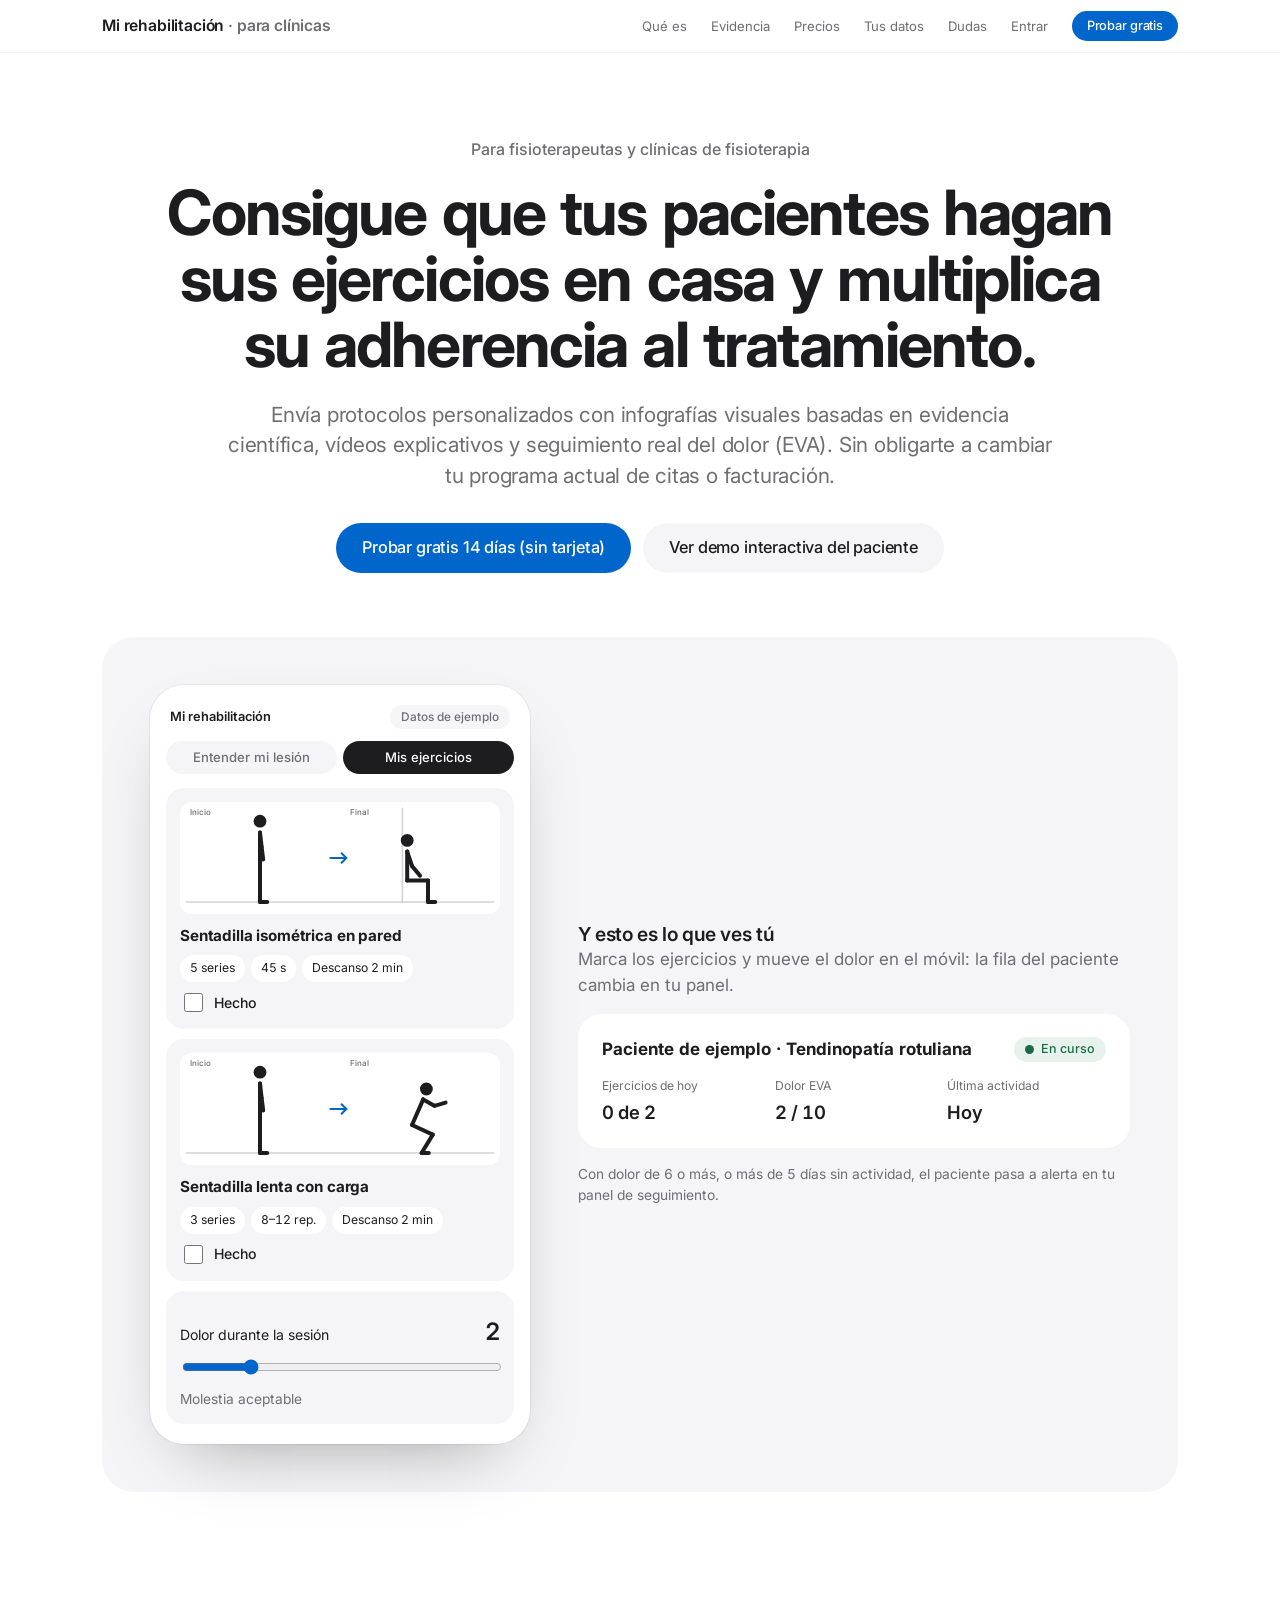
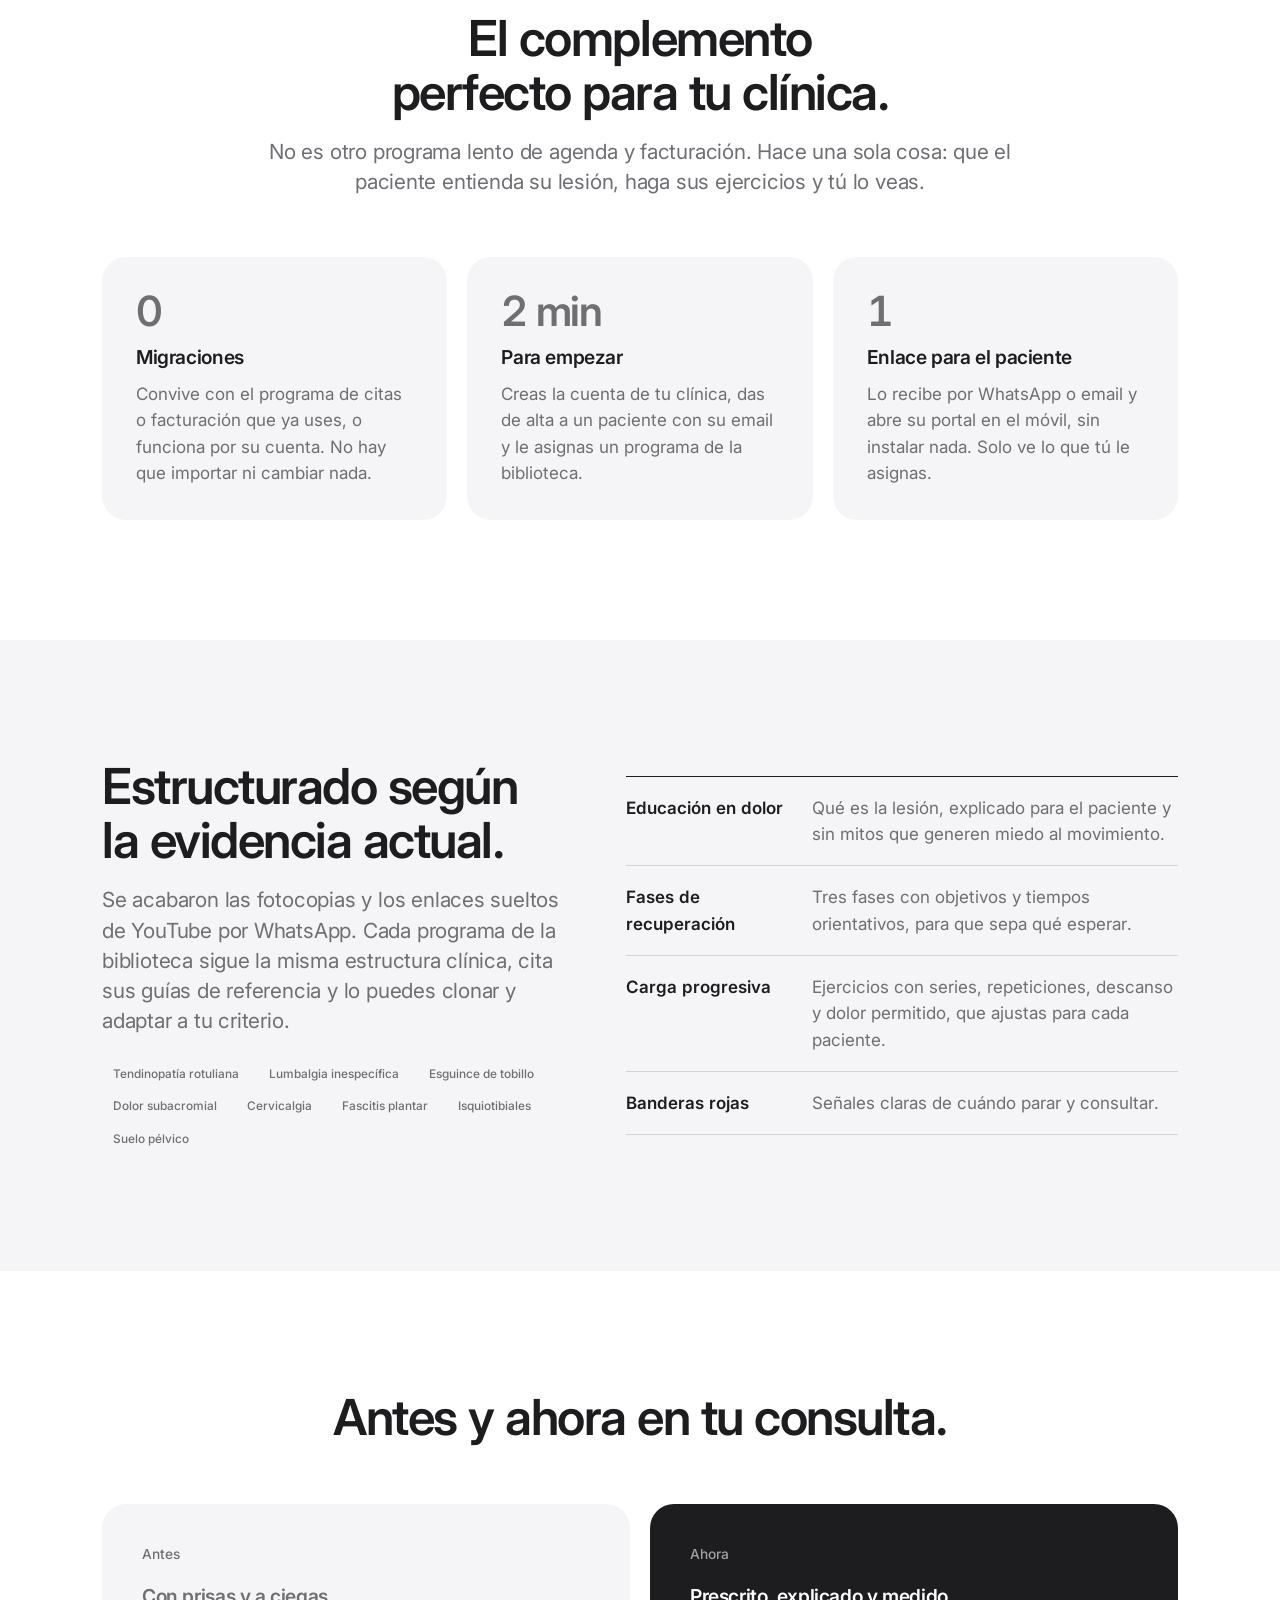
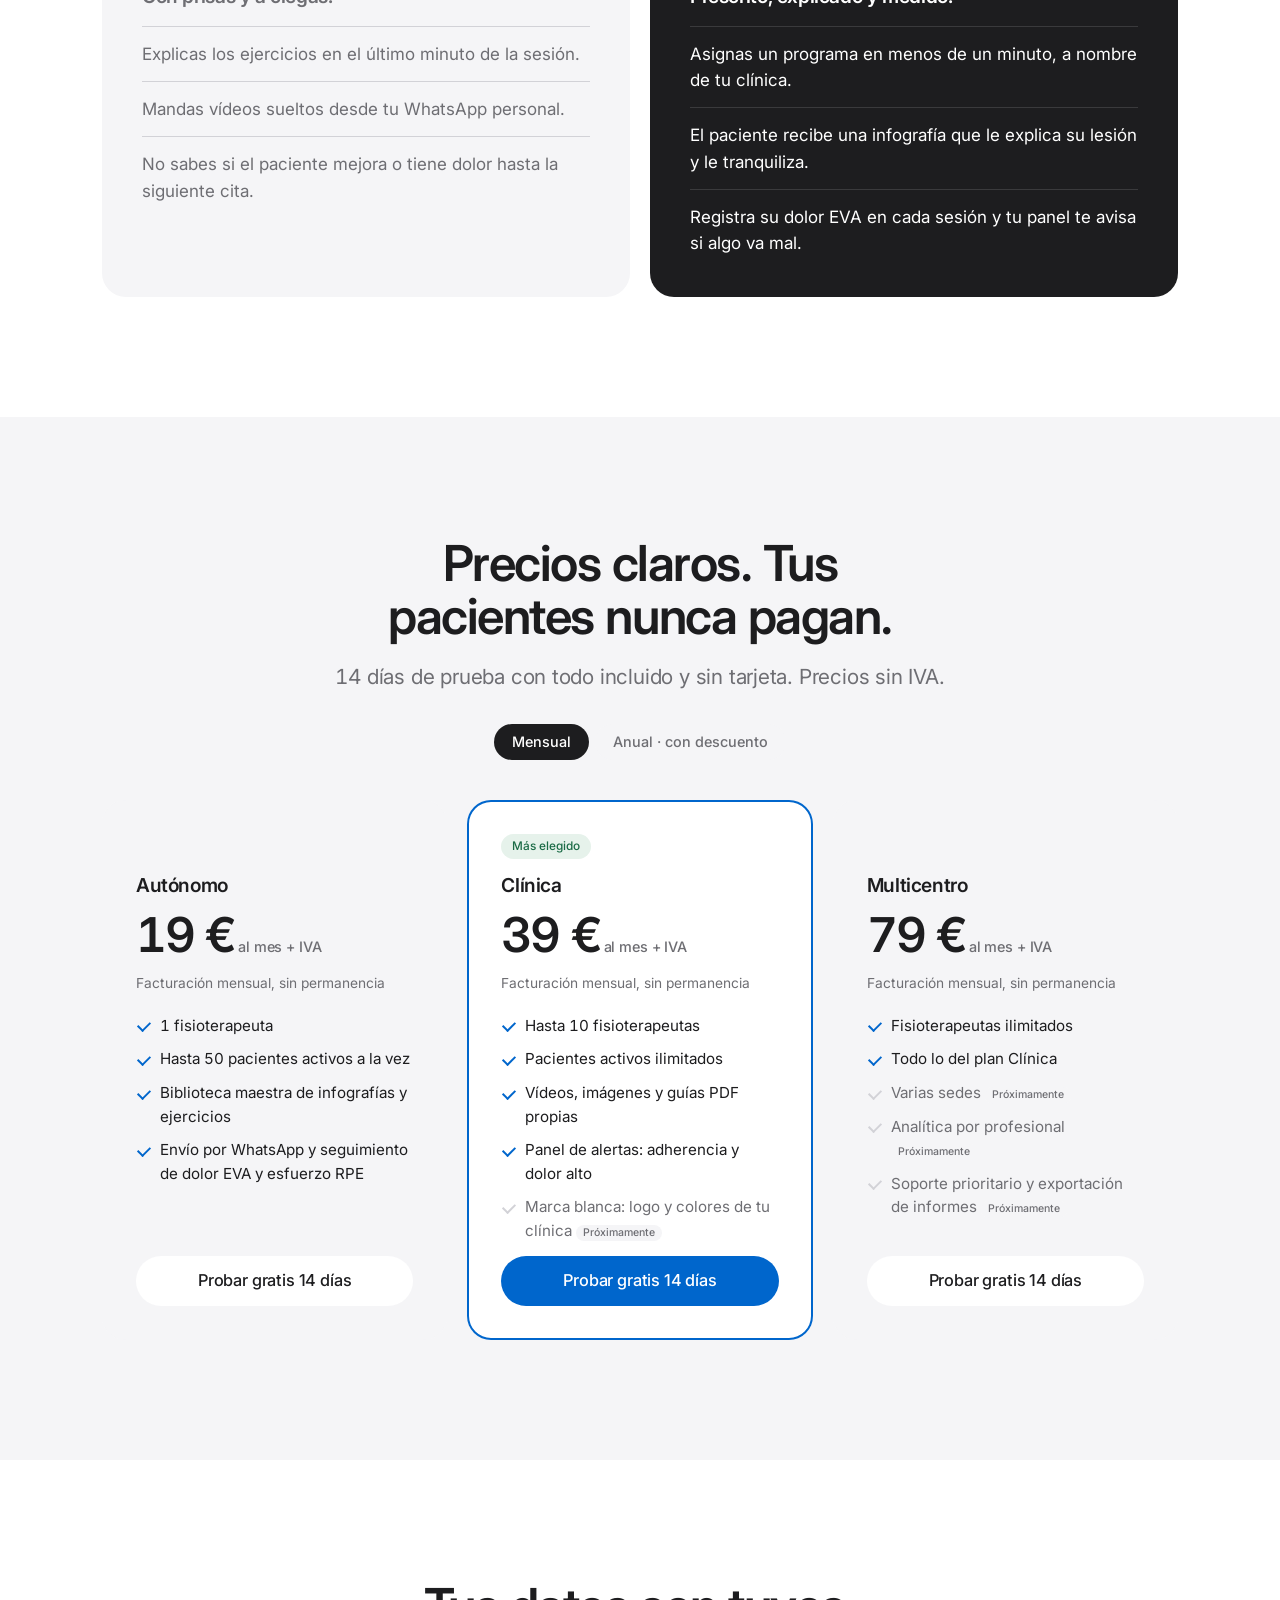
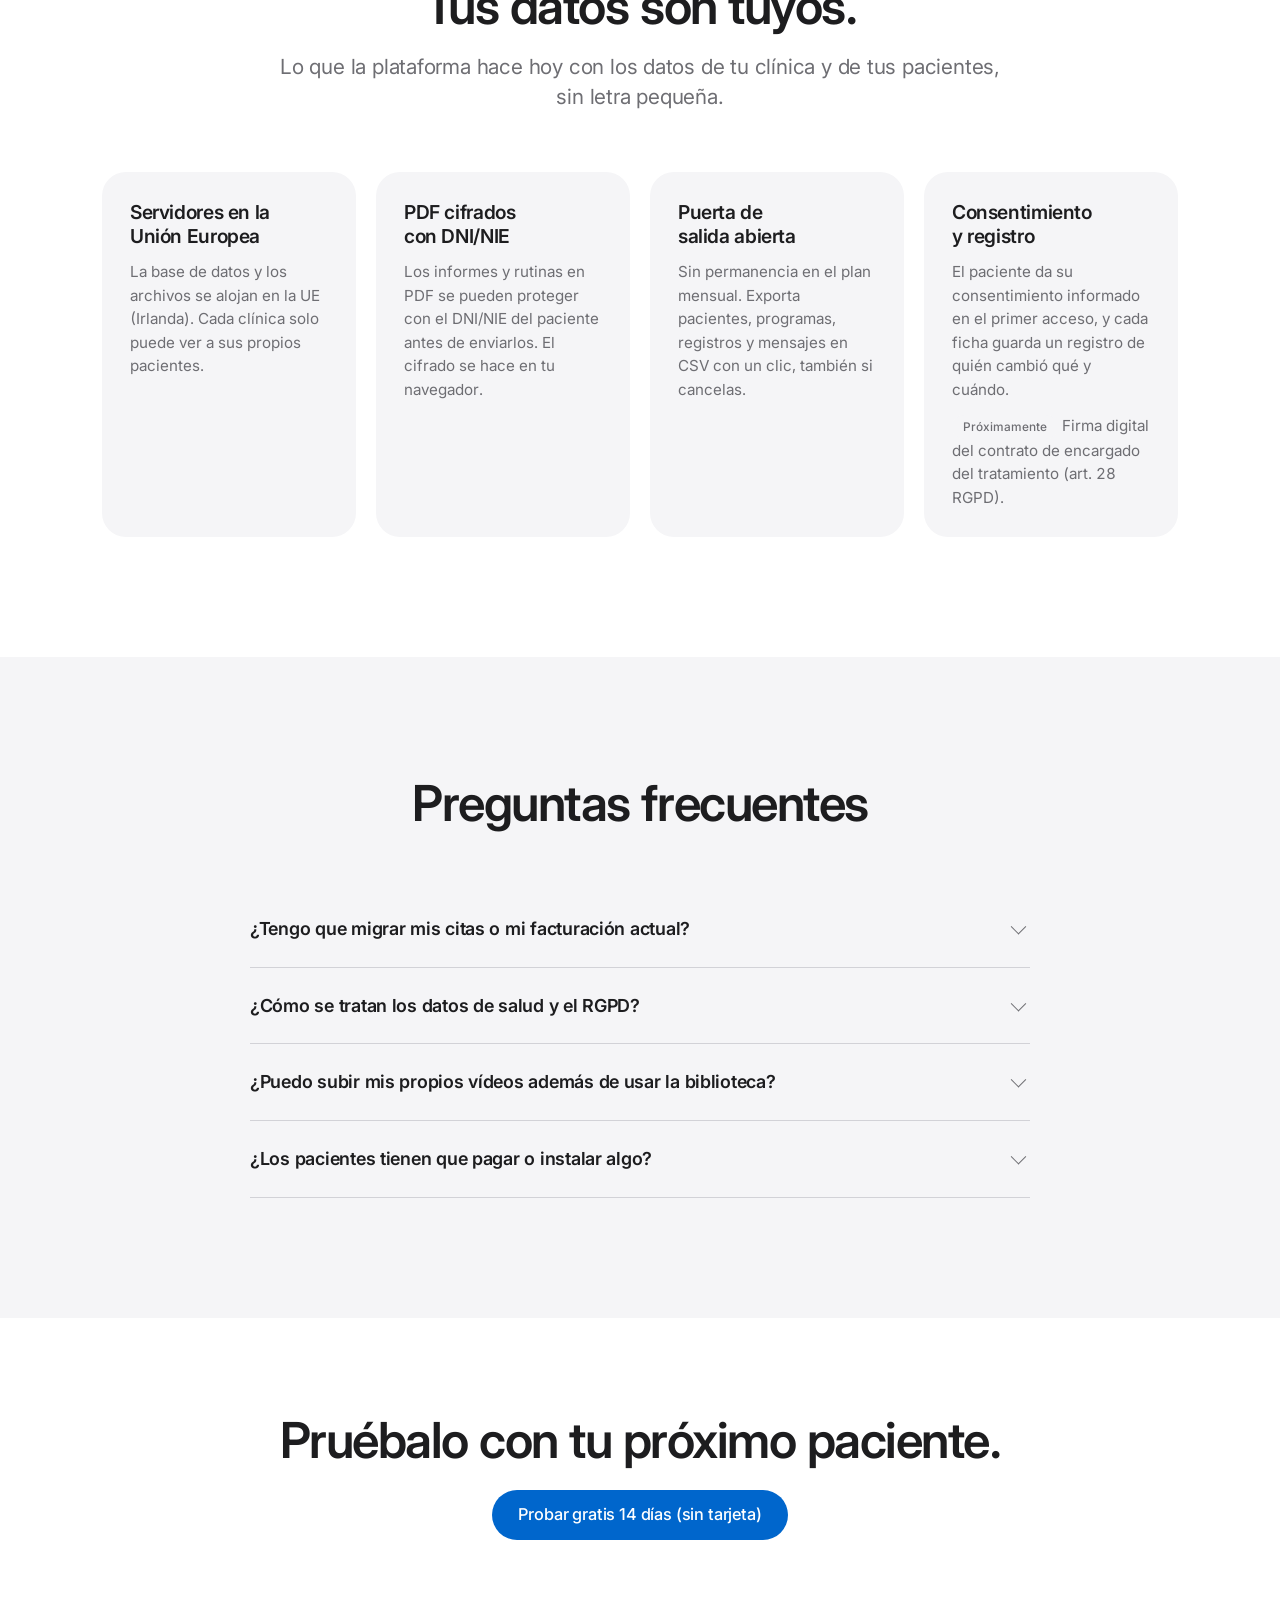
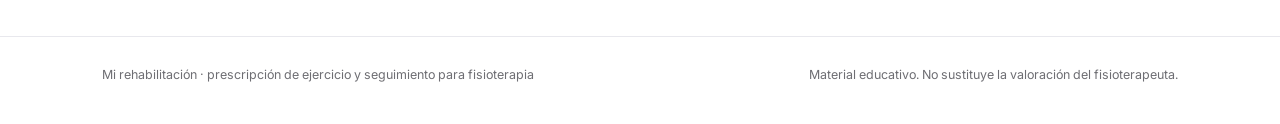
==== commit 7e5ebfaf: "Add DNI-protected PDF export, data export, activity log and data guarantees section Co-Authored-By: " ====
--- a/consulta-fisio/index.html
+++ b/consulta-fisio/index.html
@@ -102,6 +102,11 @@
 @media (max-width:760px){section{padding-block:80px}.head{margin-bottom:40px}}
 .three{display:grid;grid-template-columns:repeat(3,minmax(0,1fr));gap:20px}
 @media (max-width:860px){.three{grid-template-columns:minmax(0,1fr)}}
+.four{display:grid;grid-template-columns:repeat(4,minmax(0,1fr));gap:20px}
+@media (max-width:1000px){.four{grid-template-columns:repeat(2,minmax(0,1fr))}}
+@media (max-width:560px){.four{grid-template-columns:minmax(0,1fr)}}
+.four .card{padding:28px}
+.four .card p{font-size:.95rem}
 .card{background:var(--grey);border-radius:var(--r);padding:34px;min-width:0;display:flex;flex-direction:column;gap:12px;transition:transform .6s var(--ease)}
 .card:hover{transform:scale(1.015)}
 .grey .card{background:var(--white)}
@@ -159,6 +164,7 @@
       <a class="l" href="#complemento">Qué es</a>
       <a class="l" href="#evidencia">Evidencia</a>
       <a class="l" href="#precios">Precios</a>
+      <a class="l" href="#datos">Tus datos</a>
       <a class="l" href="#dudas">Dudas</a>
       <a class="l" data-app="admin.html" href="#">Entrar</a>
       <a class="pill" data-app="admin.html" href="#">Probar gratis</a>
@@ -266,7 +272,22 @@
   </div>
 </section>
 
-<section id="dudas">
+<section id="datos">
+  <div class="wrap">
+    <div class="head">
+      <h2>Tus datos son tuyos.</h2>
+      <p class="sub">Lo que la plataforma hace hoy con los datos de tu clínica y de tus pacientes, sin letra pequeña.</p>
+    </div>
+    <div class="four">
+      <article class="card"><h3>Servidores en la Unión Europea</h3><p>La base de datos y los archivos se alojan en la UE (Irlanda). Cada clínica solo puede ver a sus propios pacientes.</p></article>
+      <article class="card"><h3>PDF cifrados con DNI/NIE</h3><p>Los informes y rutinas en PDF se pueden proteger con el DNI/NIE del paciente antes de enviarlos. El cifrado se hace en tu navegador.</p></article>
+      <article class="card"><h3>Puerta de salida abierta</h3><p>Sin permanencia en el plan mensual. Exporta pacientes, programas, registros y mensajes en CSV con un clic, también si cancelas.</p></article>
+      <article class="card"><h3>Consentimiento y registro</h3><p>El paciente da su consentimiento informado en el primer acceso, y cada ficha guarda un registro de quién cambió qué y cuándo.</p><p><span class="chip">Próximamente</span> Firma digital del contrato de encargado del tratamiento (art. 28 RGPD).</p></article>
+    </div>
+  </div>
+</section>
+
+<section class="grey" id="dudas">
   <div class="wrap">
     <div class="head"><h2>Preguntas frecuentes</h2></div>
     <div class="faq">
@@ -278,7 +299,7 @@
   </div>
 </section>
 
-<section class="grey" style="padding-block:96px">
+<section style="padding-block:96px">
   <div class="wrap final">
     <h2>Pruébalo con tu próximo paciente.</h2>
     <a class="pill" data-app="admin.html" href="#">Probar gratis 14 días (sin tarjeta)</a>
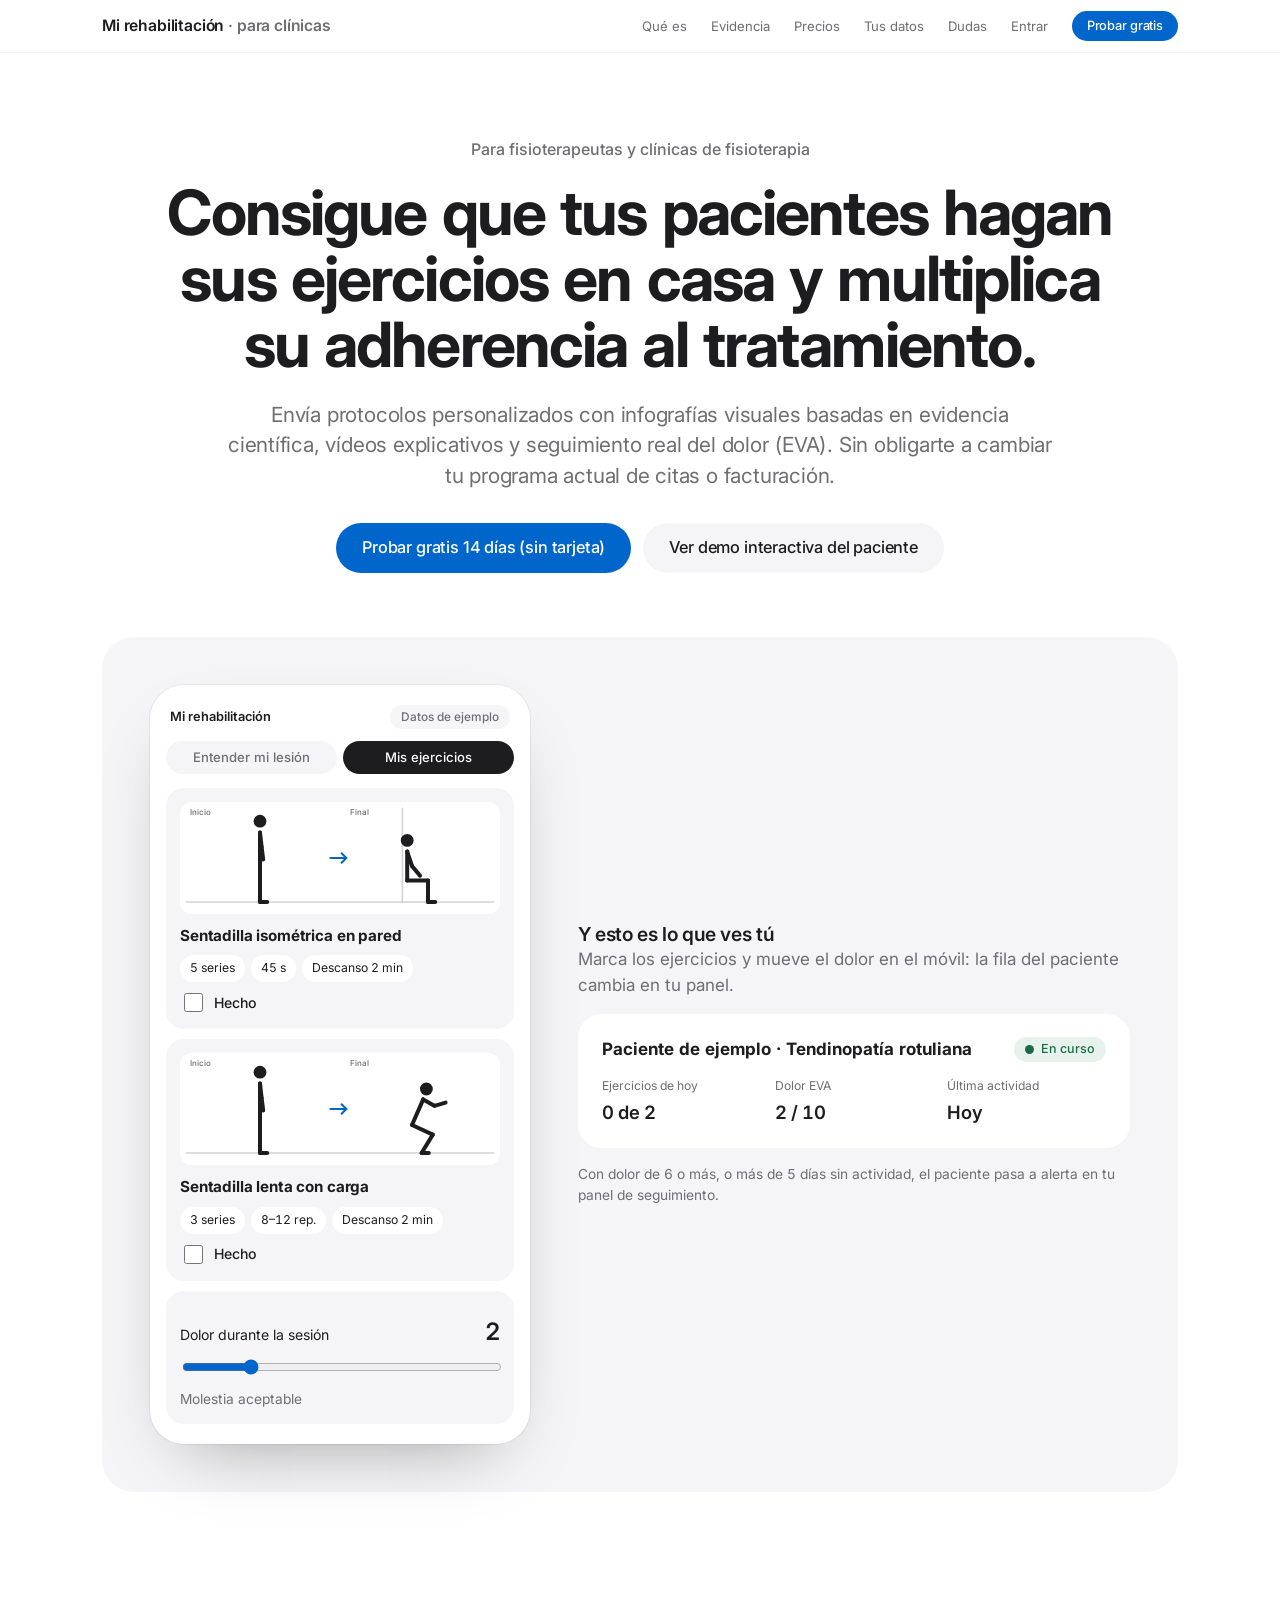
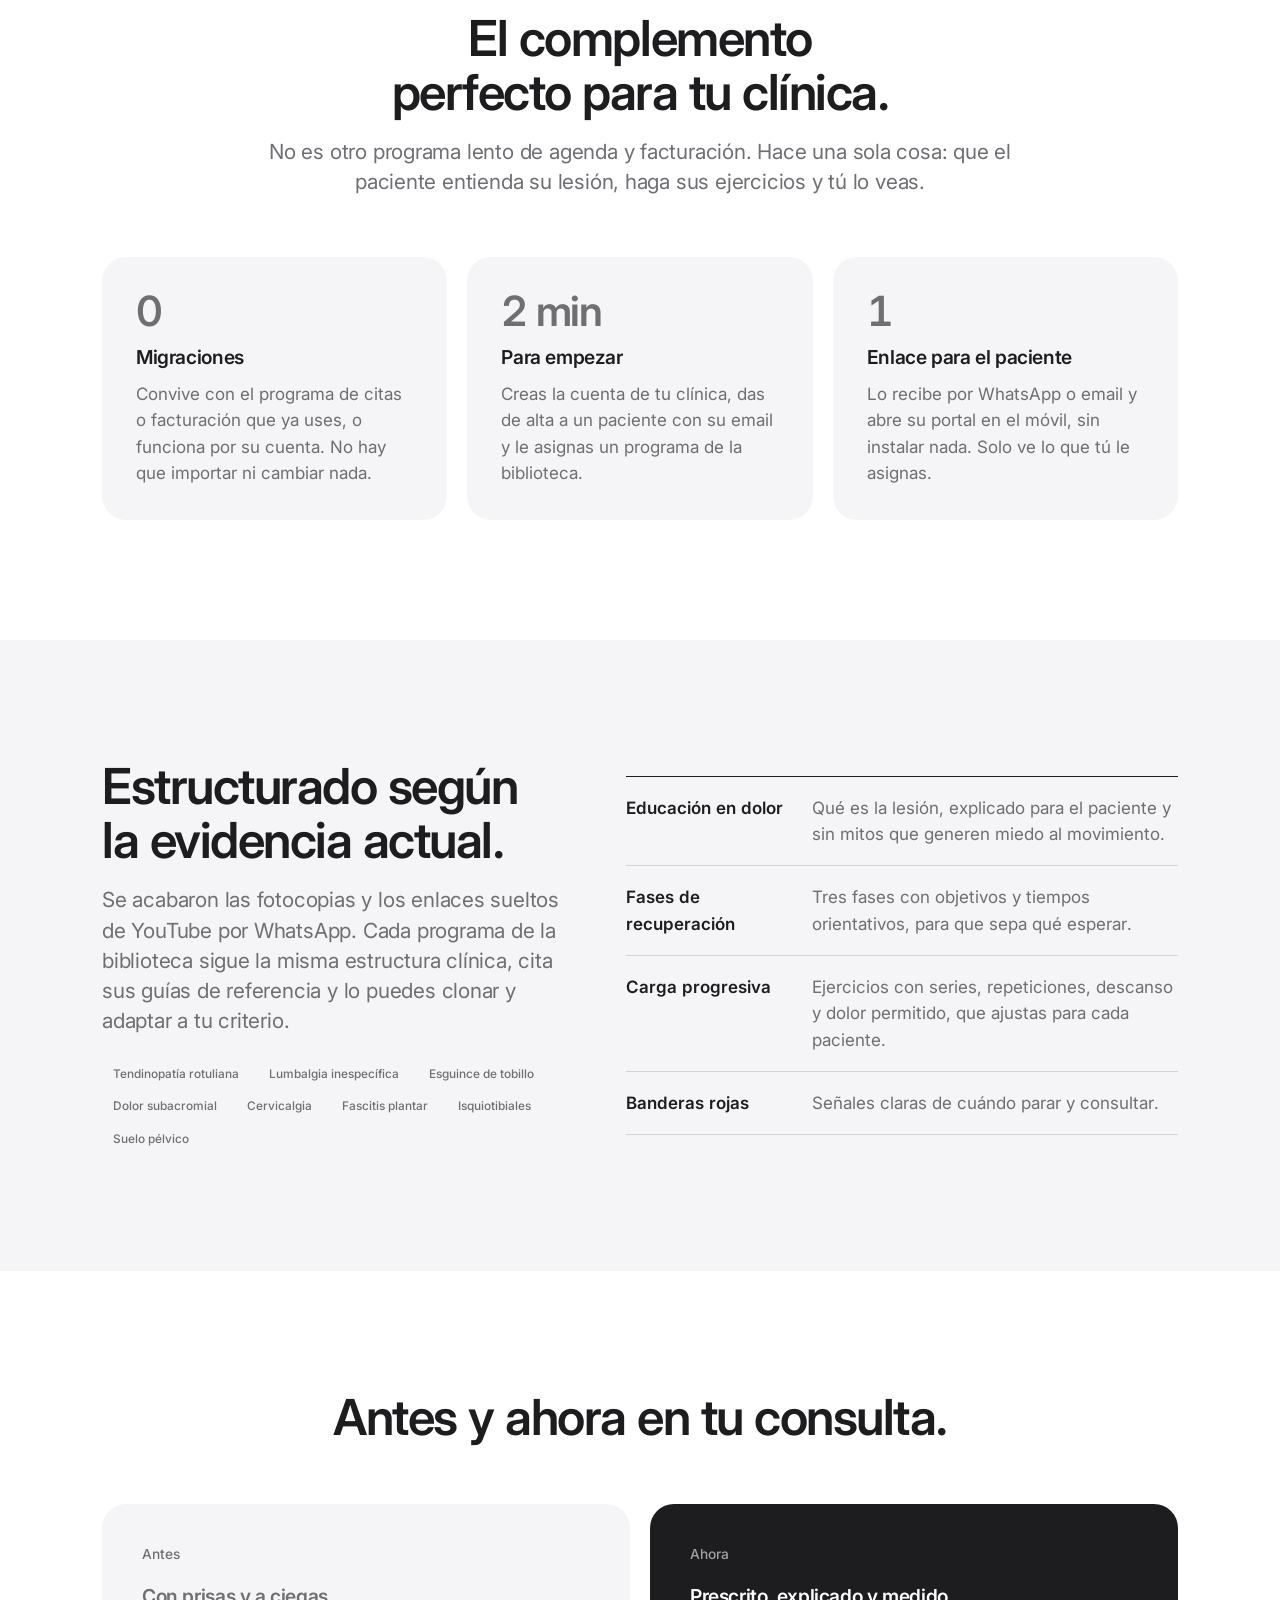
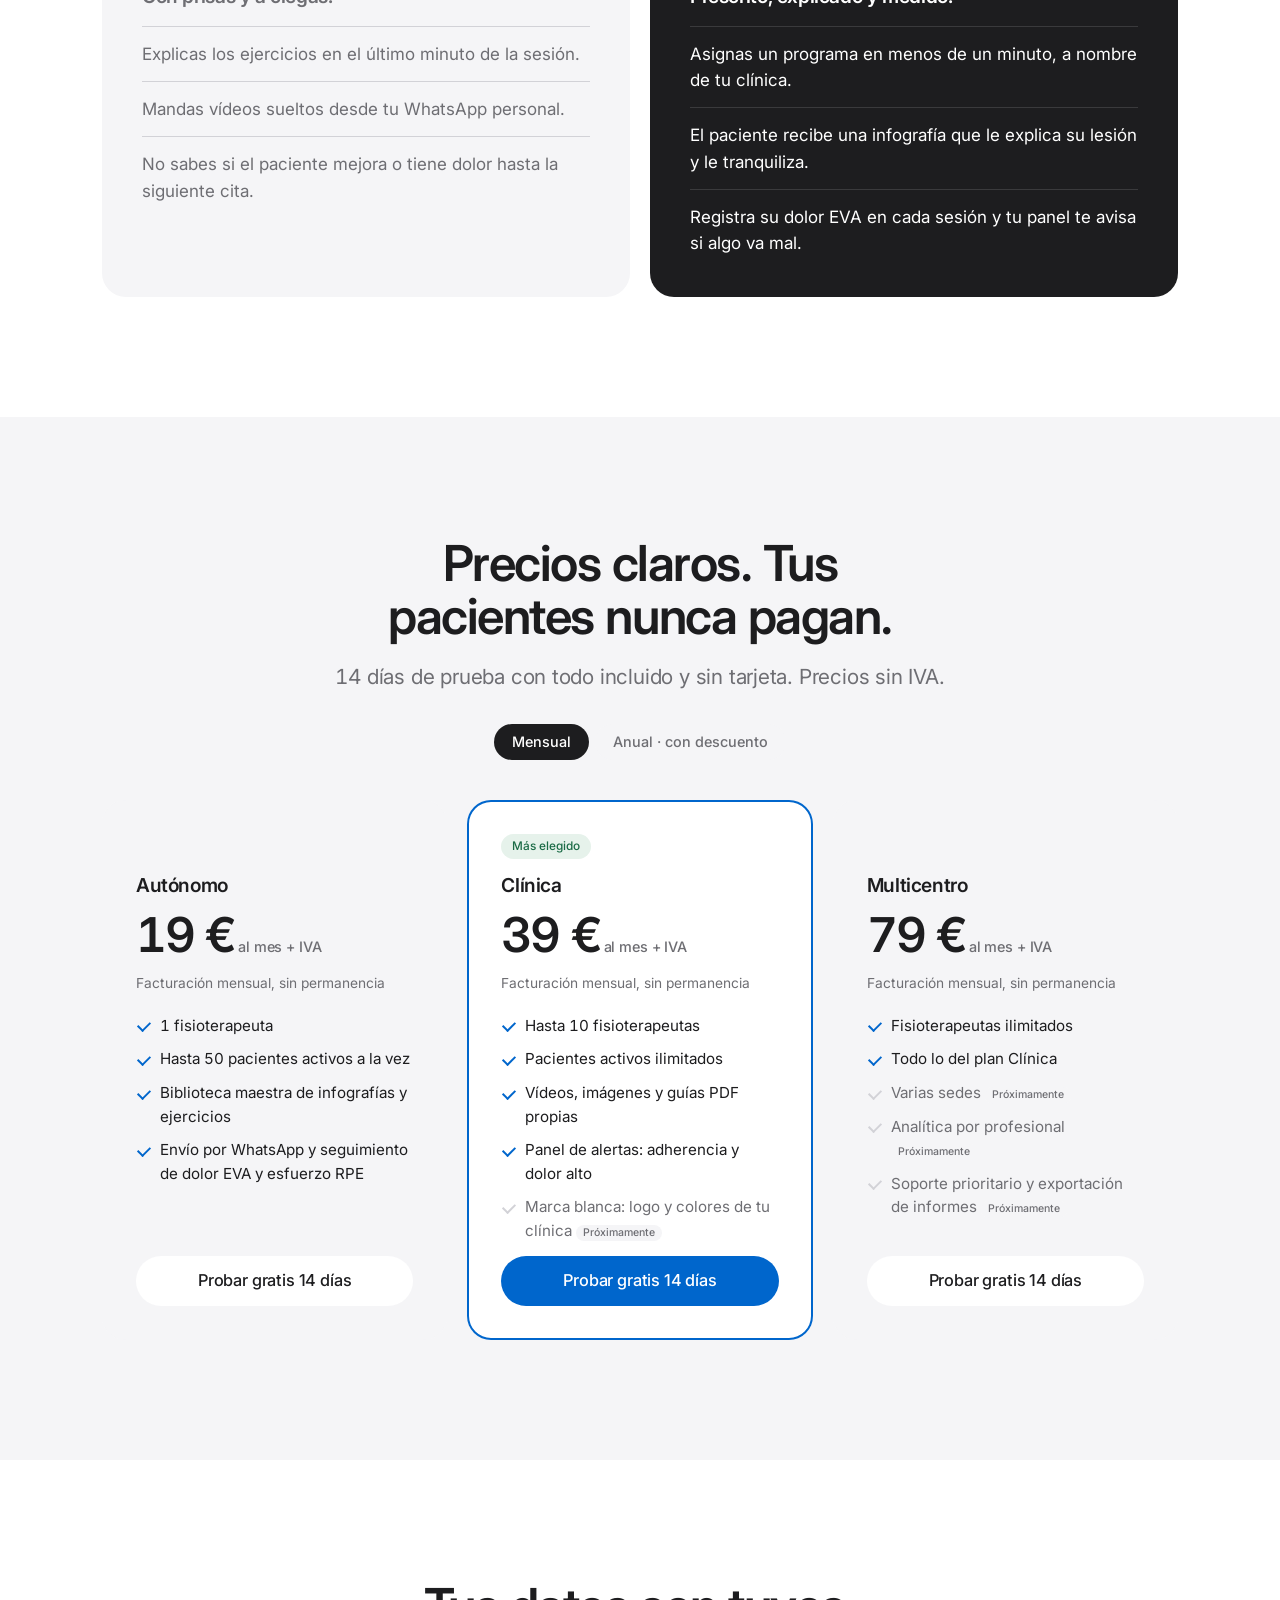
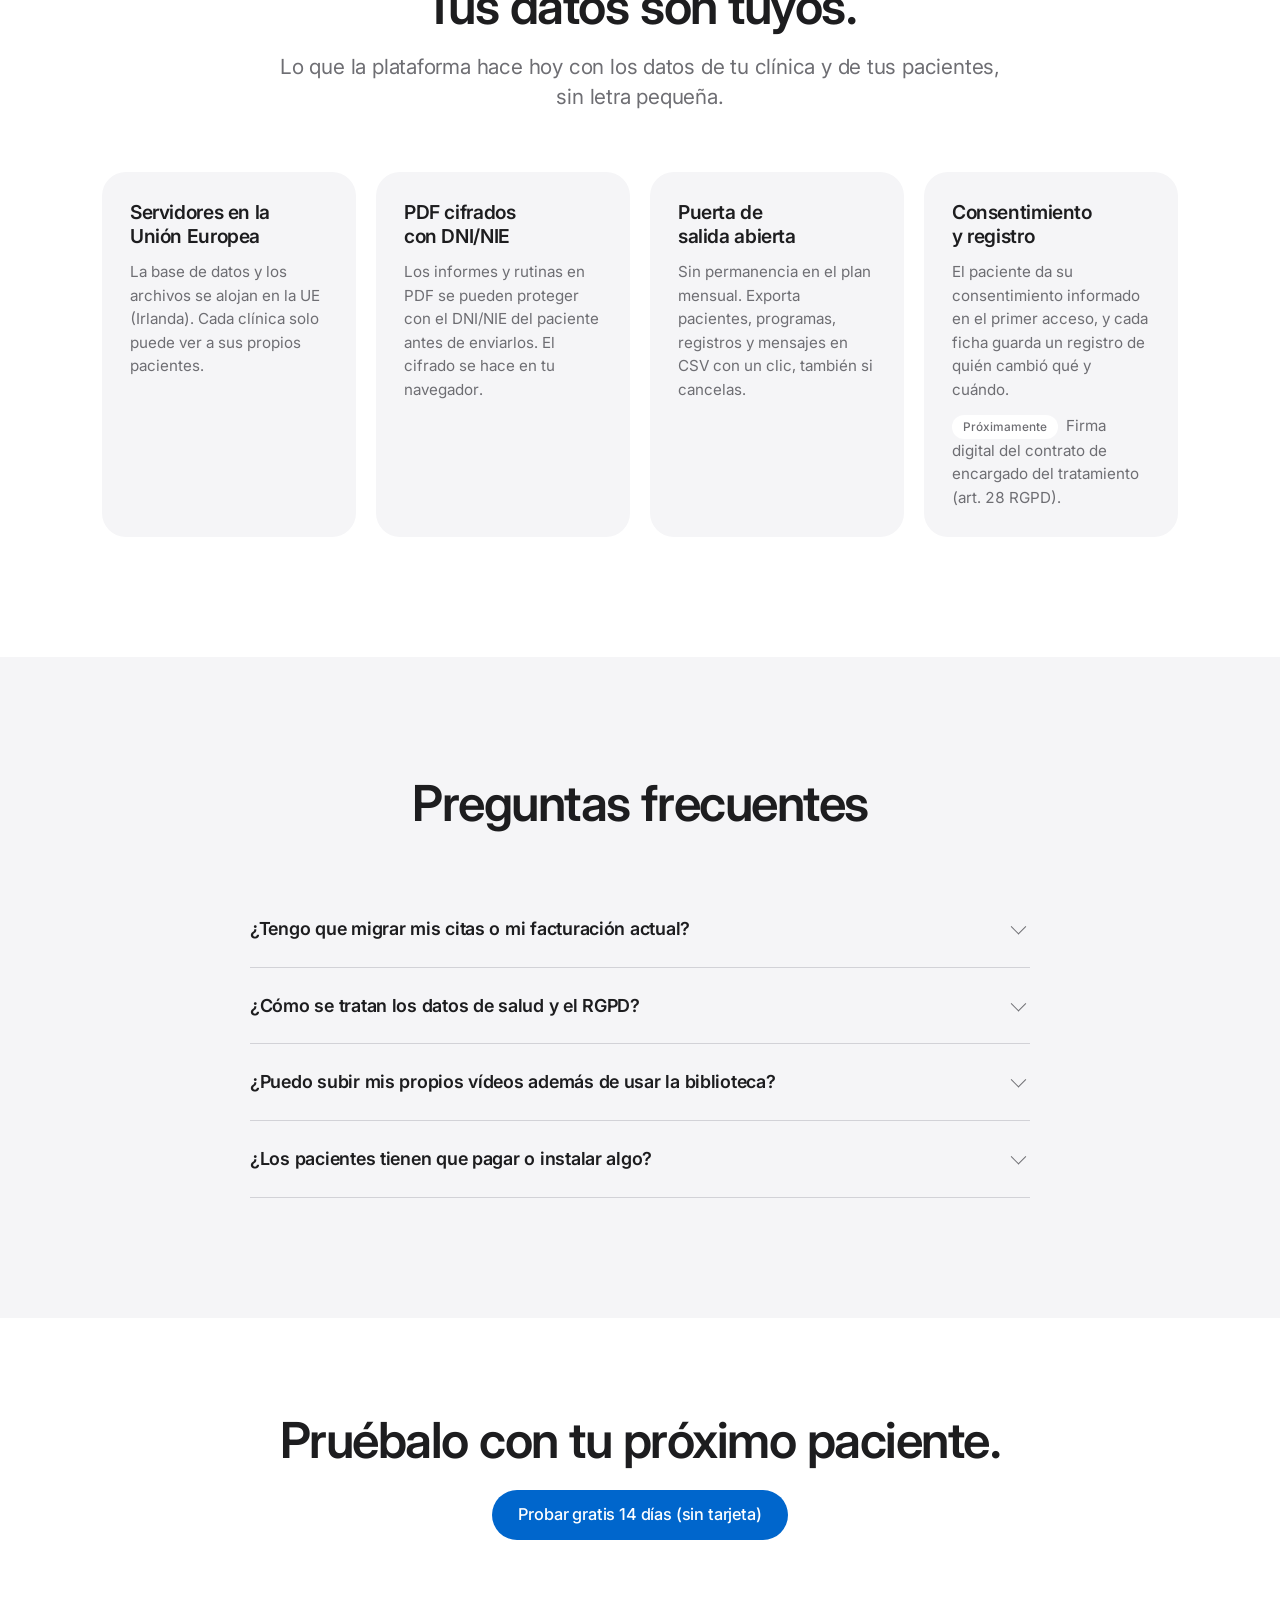
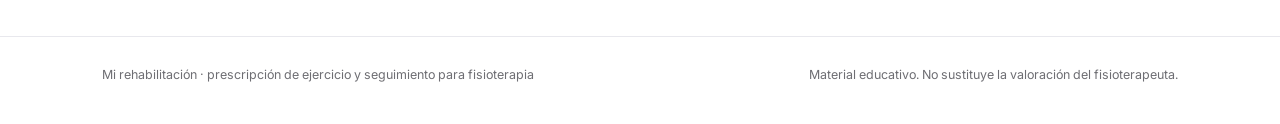
==== commit 3267903a: "Make the 'coming soon' tag readable on the data guarantees cards Co-Authored-By: Claude Fable 5.2 <n" ====
--- a/consulta-fisio/index.html
+++ b/consulta-fisio/index.html
@@ -107,6 +107,7 @@
 @media (max-width:560px){.four{grid-template-columns:minmax(0,1fr)}}
 .four .card{padding:28px}
 .four .card p{font-size:.95rem}
+.four .card .chip{background:var(--white);margin-right:4px}
 .card{background:var(--grey);border-radius:var(--r);padding:34px;min-width:0;display:flex;flex-direction:column;gap:12px;transition:transform .6s var(--ease)}
 .card:hover{transform:scale(1.015)}
 .grey .card{background:var(--white)}
